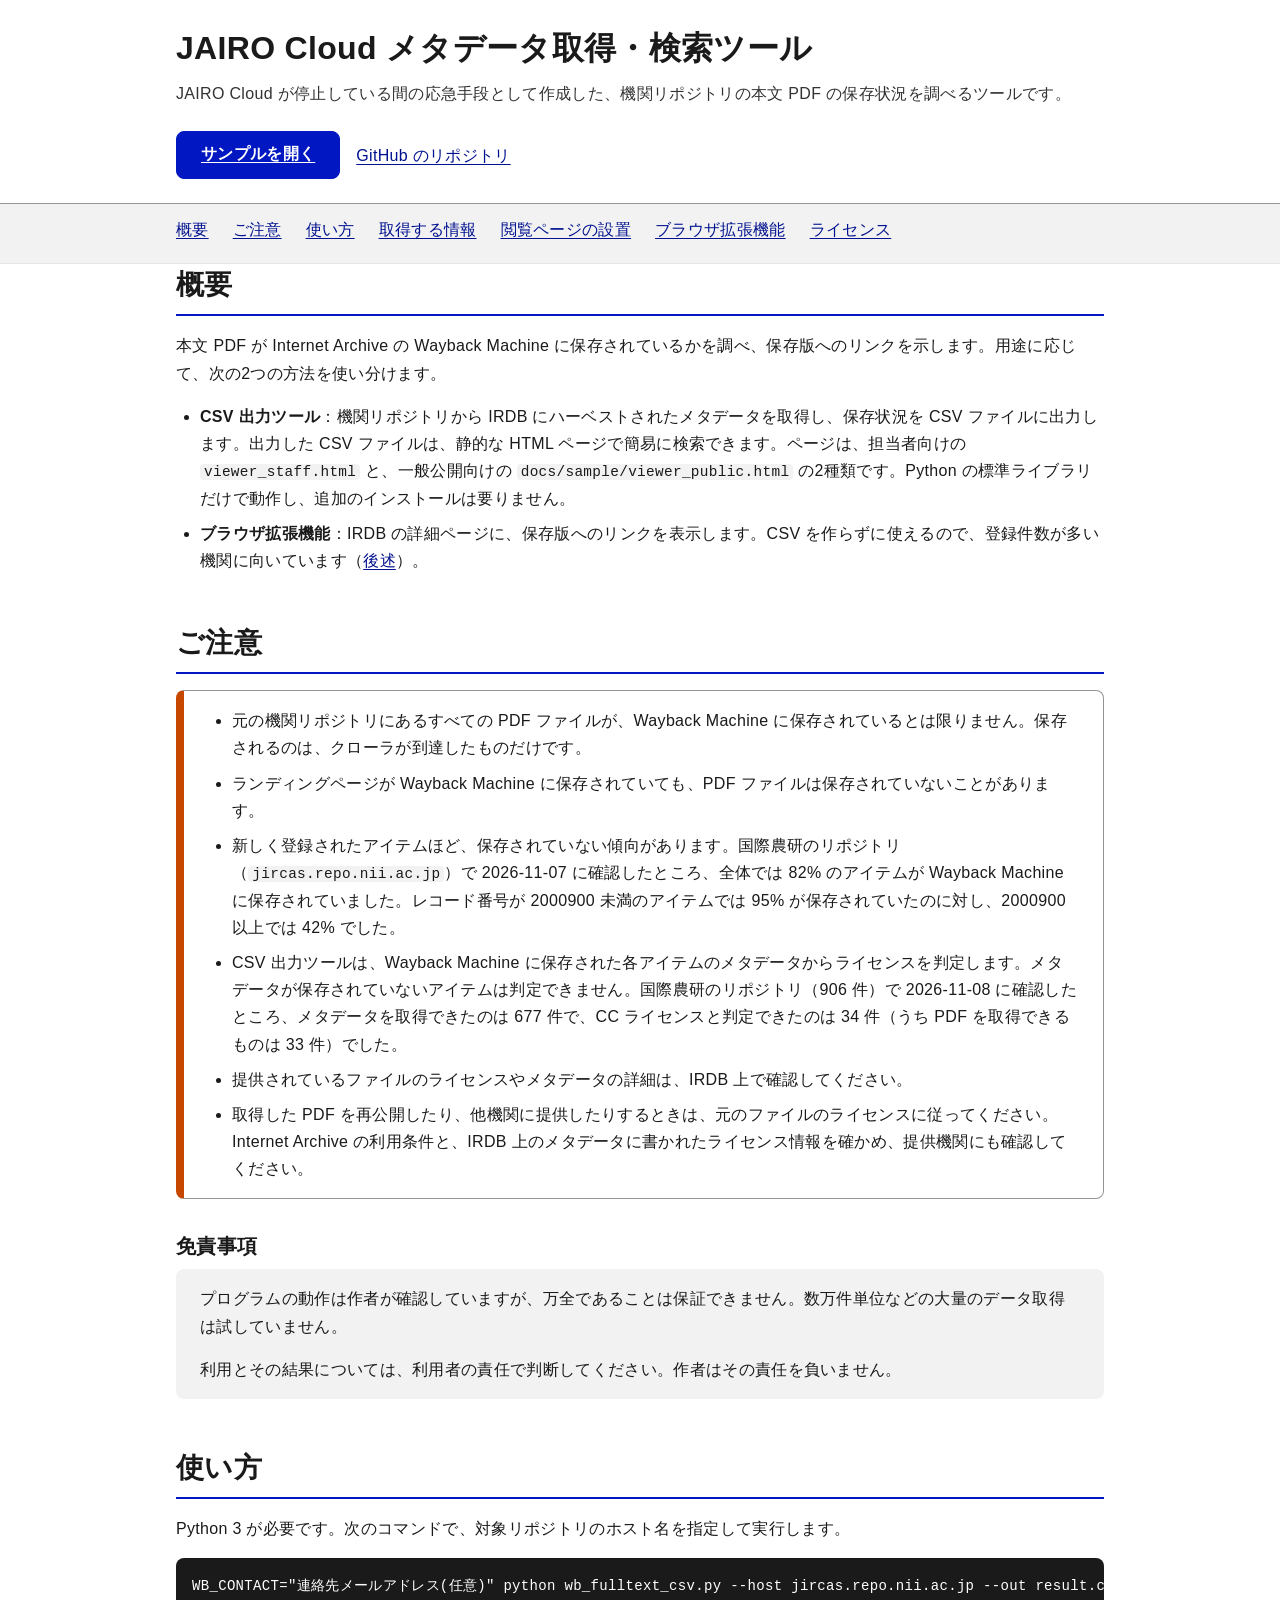
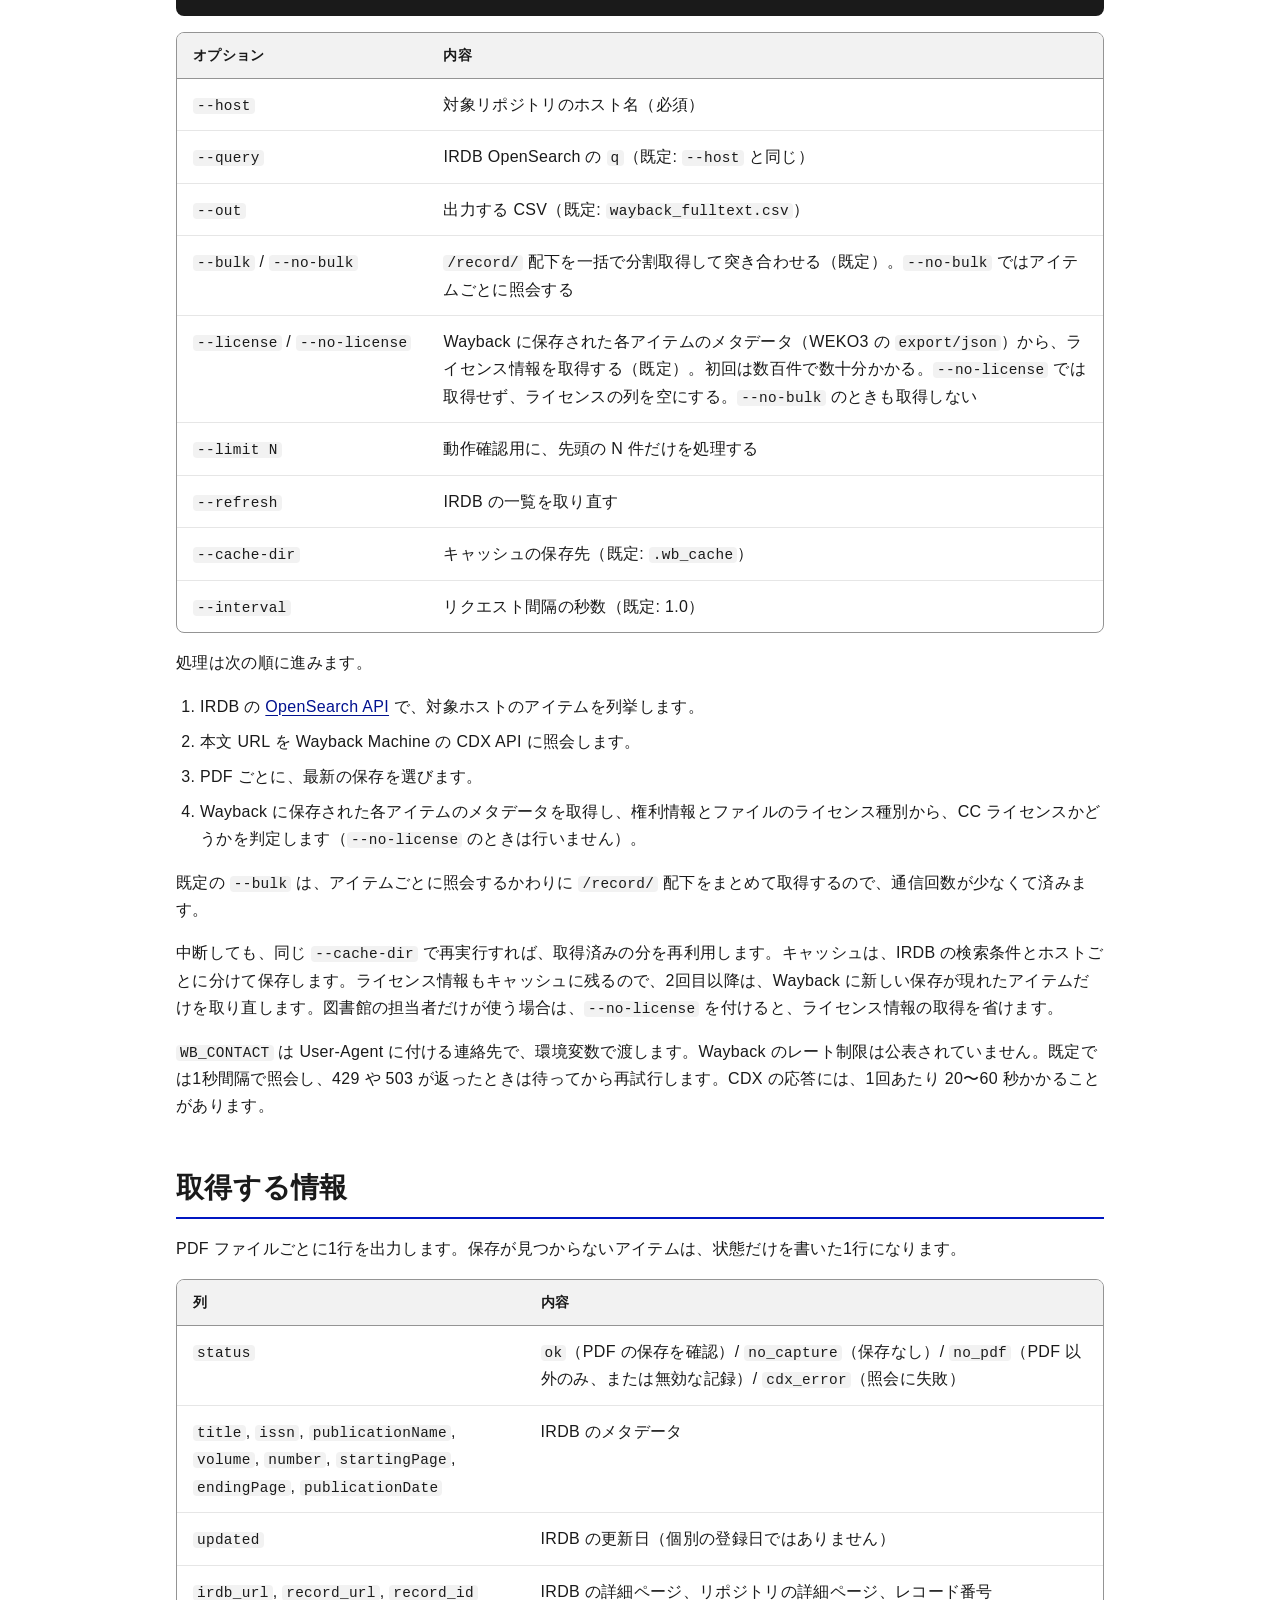
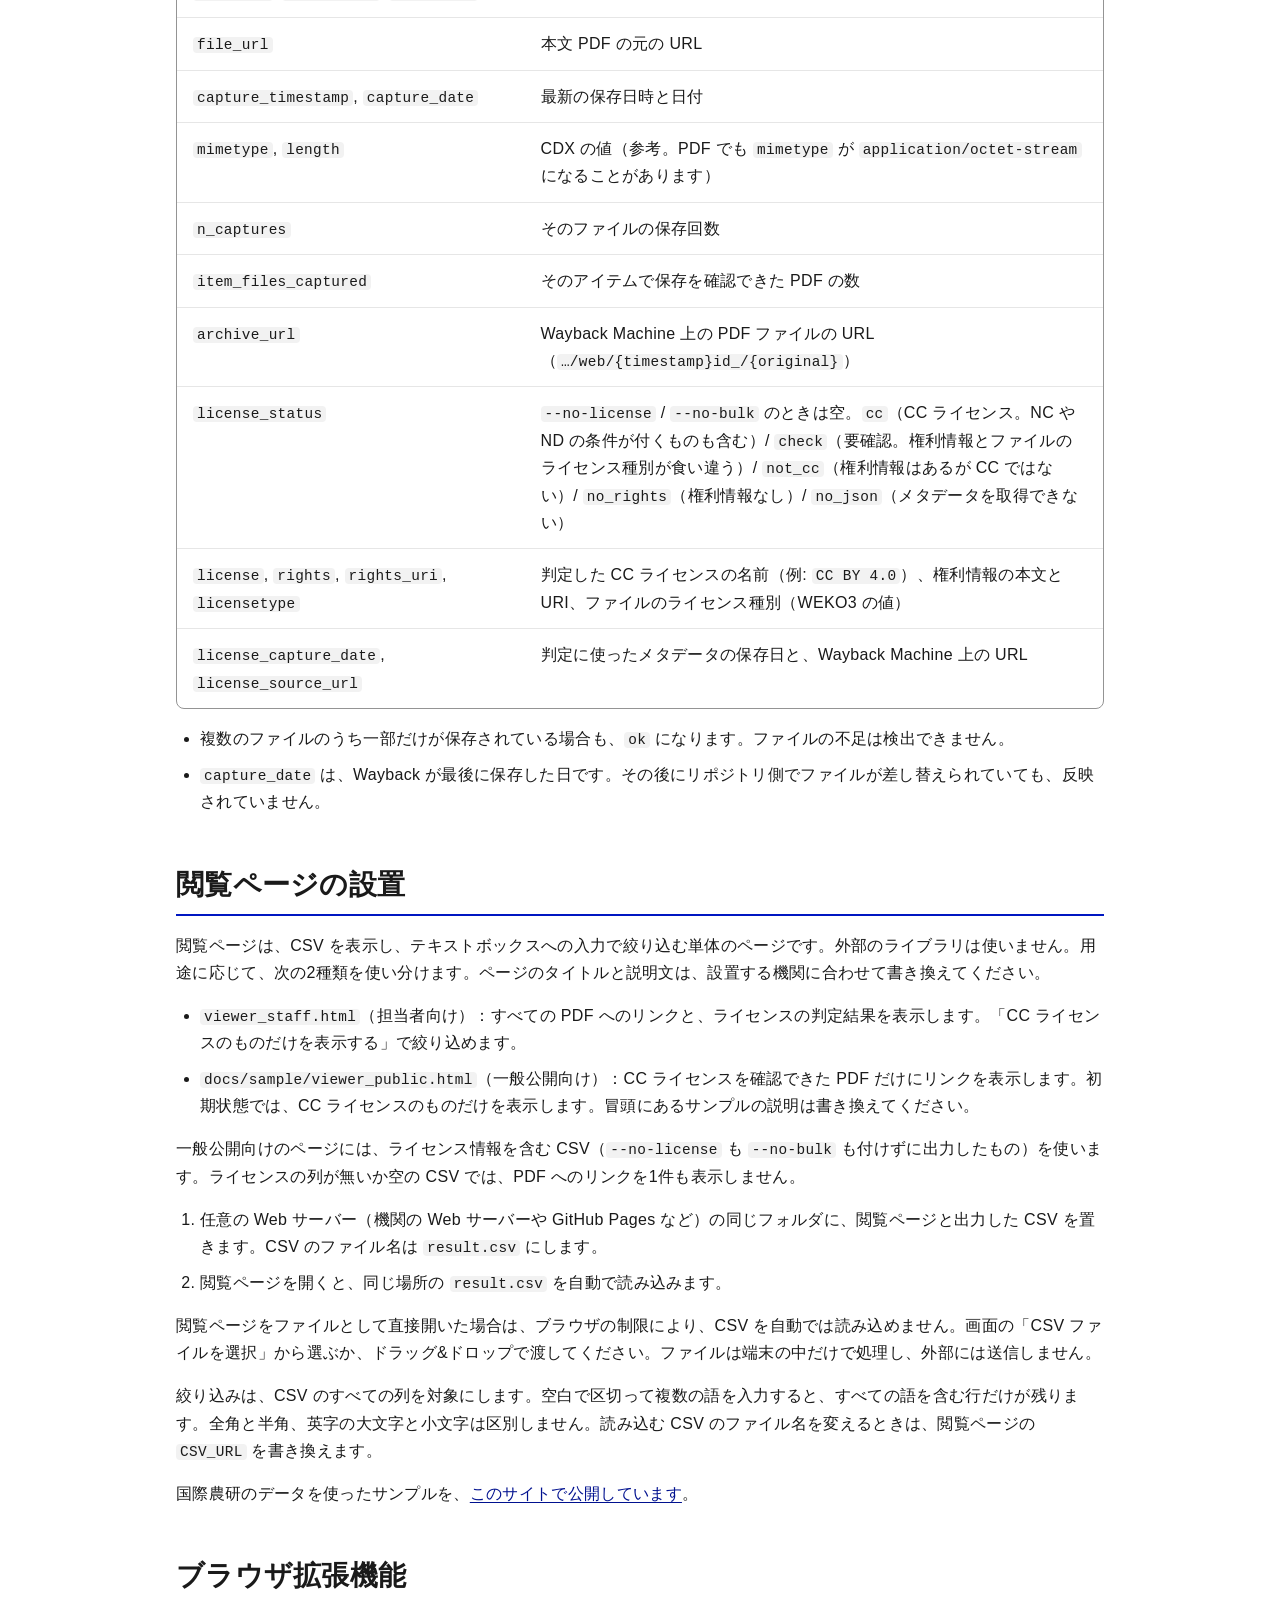
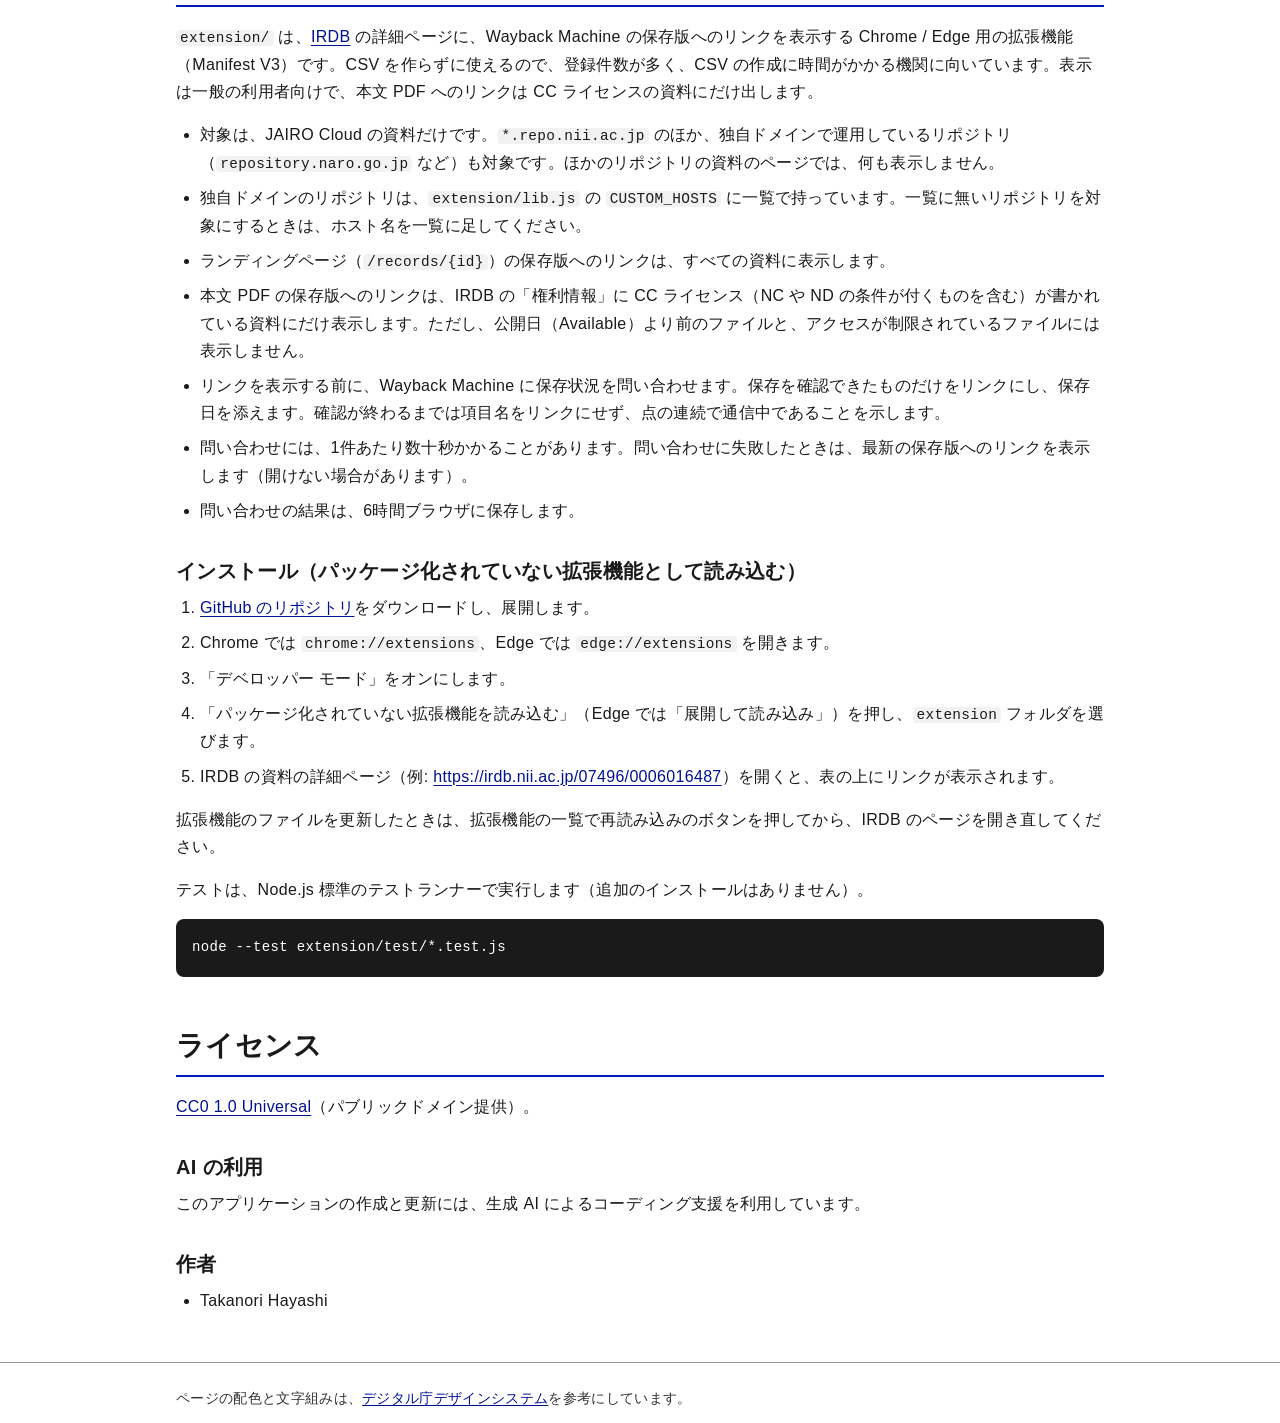
==== docs/index.html @ 0708ee99 "IRDB の詳細ページに Wayback Machine の保存版へのリンクを表示する拡張機能を追加 - Chrome / Edge 向けの拡張機能（MV3）を extension/ に追加（App " ====
<!DOCTYPE html>
<html lang="ja">
<head>
<meta charset="utf-8">
<meta name="viewport" content="width=device-width, initial-scale=1">
<title>JAIRO Cloud メタデータ取得・検索ツール</title>
<meta name="description" content="機関リポジトリの本文 PDF が Wayback Machine に保存されているかを調べ、CSV に出力するツールと、その CSV を検索する静的ページ、IRDB の詳細ページに保存版へのリンクを表示するブラウザ拡張機能です。">
<style>
/* デザイントークンは @digital-go-jp/design-tokens 2.1.0 の値 */
:root {
  --blue-50: #e8f1fe;
  --blue-900: #0017c1;
  --blue-1000: #00118f;
  --purple-900: #5109ad;
  --gray-50: #f2f2f2;
  --gray-100: #e6e6e6;
  --gray-420: #949494;
  --gray-536: #767676;
  --gray-800: #333333;
  --gray-900: #1a1a1a;
  --orange-800: #c74700;
  --yellow-300: #ffd43d;
  --white: #fff;
  --black: #000;
}

* { box-sizing: border-box; }

html { scroll-behavior: smooth; scroll-padding-top: 16px; }

body {
  margin: 0;
  background: var(--white);
  color: var(--gray-900);
  font-family: "Noto Sans JP", "Hiragino Sans", "Yu Gothic UI", "Meiryo", sans-serif;
  font-size: 16px;
  line-height: 1.7;
  letter-spacing: 0.02em;
}

a { color: var(--blue-1000); text-underline-offset: 0.17em; text-decoration-thickness: 1px; }
a:visited { color: var(--purple-900); }
a:hover { color: var(--blue-900); text-decoration-thickness: 3px; }

/* フォーカスは黄色と黒の二重表示（DADS の方針） */
:focus-visible {
  outline: 4px solid var(--yellow-300);
  outline-offset: 2px;
  box-shadow: 0 0 0 2px var(--black);
  border-radius: 4px;
}

.container { max-width: 960px; margin: 0 auto; padding: 0 16px; }

.skip-link {
  position: absolute;
  left: 16px;
  top: -80px;
  padding: 8px 16px;
  background: var(--white);
  z-index: 10;
}
.skip-link:focus { top: 8px; }

header.site { border-bottom: 1px solid var(--gray-420); padding: 24px 0; }
header.site h1 {
  margin: 0;
  font-size: 32px;
  line-height: 1.5;
  letter-spacing: 0.01em;
}
header.site p { margin: 8px 0 0; color: var(--gray-800); }

nav.toc { background: var(--gray-50); border-bottom: 1px solid var(--gray-100); }
nav.toc ul {
  display: flex;
  flex-wrap: wrap;
  gap: 4px 24px;
  margin: 0;
  padding: 8px 0;
  list-style: none;
}
nav.toc a { display: inline-block; padding: 4px 0; }

main { padding: 32px 0 48px; }

section { margin-bottom: 48px; }
h2 {
  margin: 0 0 16px;
  padding-bottom: 8px;
  font-size: 28px;
  line-height: 1.5;
  letter-spacing: 0.01em;
  border-bottom: 2px solid var(--blue-900);
}
h3 { margin: 32px 0 8px; font-size: 20px; line-height: 1.5; }
p { margin: 0 0 16px; }
ul, ol { margin: 0 0 16px; padding-left: 1.5em; }
li { margin-bottom: 8px; }

/* 主な導線（サンプルを開くボタン） */
.button {
  display: inline-block;
  min-height: 48px;
  padding: 8px 24px;
  font-weight: 700;
  line-height: 1.7;
  color: var(--white);
  background: var(--blue-900);
  border: 1px solid var(--blue-900);
  border-radius: 8px;
  text-decoration: underline;
  text-underline-offset: 0.17em;
}
.button:visited { color: var(--white); }
.button:hover { color: var(--white); background: var(--blue-1000); border-color: var(--blue-1000); text-decoration-thickness: 3px; }
.actions { display: flex; flex-wrap: wrap; gap: 16px; align-items: center; margin-top: 24px; }

/* 注意事項 */
.notice {
  margin: 0 0 16px;
  padding: 16px 24px;
  border: 1px solid var(--gray-420);
  border-left: 8px solid var(--orange-800);
  border-radius: 8px;
  background: var(--white);
}
.notice ul { margin: 0; }
.notice li:last-child { margin-bottom: 0; }

.disclaimer { padding: 16px 24px; background: var(--gray-50); border-radius: 8px; }
.disclaimer p:last-child { margin-bottom: 0; }

code {
  padding: 0 4px;
  font-family: "Noto Sans Mono", ui-monospace, "Cascadia Mono", Consolas, monospace;
  font-size: 0.9em;
  background: var(--gray-50);
  border-radius: 4px;
  word-break: break-word;
}
pre {
  margin: 0 0 16px;
  padding: 16px;
  overflow-x: auto;
  background: var(--gray-900);
  color: var(--white);
  border-radius: 8px;
  line-height: 1.6;
}
pre code { padding: 0; background: none; color: inherit; font-size: 14px; word-break: normal; }
pre:focus-visible { outline-offset: 2px; }

.table-wrap { overflow-x: auto; margin-bottom: 16px; border: 1px solid var(--gray-420); border-radius: 8px; }
table { width: 100%; min-width: 560px; border-collapse: collapse; }
th, td { padding: 12px 16px; text-align: left; vertical-align: top; border-bottom: 1px solid var(--gray-100); }
thead th { background: var(--gray-50); border-bottom: 1px solid var(--gray-420); font-size: 14px; line-height: 1.5; white-space: nowrap; }
tbody tr:last-child td { border-bottom: 0; }
td:first-child { white-space: nowrap; }
td.wrap-first:first-child { white-space: normal; }

footer { border-top: 1px solid var(--gray-420); padding: 24px 0; font-size: 14px; color: var(--gray-800); }
footer p { margin: 0 0 4px; }

@media (max-width: 640px) {
  header.site h1 { font-size: 24px; }
  h2 { font-size: 24px; }
}
</style>
</head>
<body>

<a class="skip-link" href="#main">本文へ移動</a>

<header class="site">
  <div class="container">
    <h1>JAIRO Cloud メタデータ取得・検索ツール</h1>
    <p>JAIRO Cloud が停止している間の応急手段として作成した、機関リポジトリの本文 PDF の保存状況を調べるツールです。</p>
    <div class="actions">
      <a class="button" href="sample/viewer_public.html">サンプルを開く</a>
      <a href="https://github.com/tzhaya/jc-fallback">GitHub のリポジトリ</a>
    </div>
  </div>
</header>

<nav class="toc" aria-label="ページ内の目次">
  <div class="container">
    <ul>
      <li><a href="#about">概要</a></li>
      <li><a href="#notes">ご注意</a></li>
      <li><a href="#usage">使い方</a></li>
      <li><a href="#columns">取得する情報</a></li>
      <li><a href="#viewer">閲覧ページの設置</a></li>
      <li><a href="#extension">ブラウザ拡張機能</a></li>
      <li><a href="#license">ライセンス</a></li>
    </ul>
  </div>
</nav>

<main id="main" class="container">

  <section id="about">
    <h2>概要</h2>
    <p>本文 PDF が Internet Archive の Wayback Machine に保存されているかを調べ、保存版へのリンクを示します。用途に応じて、次の2つの方法を使い分けます。</p>
    <ul>
      <li><strong>CSV 出力ツール</strong>：機関リポジトリから IRDB にハーベストされたメタデータを取得し、保存状況を CSV ファイルに出力します。出力した CSV ファイルは、静的な HTML ページで簡易に検索できます。ページは、担当者向けの <code>viewer_staff.html</code> と、一般公開向けの <code>docs/sample/viewer_public.html</code> の2種類です。Python の標準ライブラリだけで動作し、追加のインストールは要りません。</li>
      <li><strong>ブラウザ拡張機能</strong>：IRDB の詳細ページに、保存版へのリンクを表示します。CSV を作らずに使えるので、登録件数が多い機関に向いています（<a href="#extension">後述</a>）。</li>
    </ul>
  </section>

  <section id="notes">
    <h2>ご注意</h2>
    <div class="notice">
      <ul>
        <li>元の機関リポジトリにあるすべての PDF ファイルが、Wayback Machine に保存されているとは限りません。保存されるのは、クローラが到達したものだけです。</li>
        <li>ランディングページが Wayback Machine に保存されていても、PDF ファイルは保存されていないことがあります。</li>
        <li>新しく登録されたアイテムほど、保存されていない傾向があります。国際農研のリポジトリ（<code>jircas.repo.nii.ac.jp</code>）で 2026-11-07 に確認したところ、全体では 82% のアイテムが Wayback Machine に保存されていました。レコード番号が 2000900 未満のアイテムでは 95% が保存されていたのに対し、2000900 以上では 42% でした。</li>
        <li>CSV 出力ツールは、Wayback Machine に保存された各アイテムのメタデータからライセンスを判定します。メタデータが保存されていないアイテムは判定できません。国際農研のリポジトリ（906 件）で 2026-11-08 に確認したところ、メタデータを取得できたのは 677 件で、CC ライセンスと判定できたのは 34 件（うち PDF を取得できるものは 33 件）でした。</li>
        <li>提供されているファイルのライセンスやメタデータの詳細は、IRDB 上で確認してください。</li>
        <li>取得した PDF を再公開したり、他機関に提供したりするときは、元のファイルのライセンスに従ってください。Internet Archive の利用条件と、IRDB 上のメタデータに書かれたライセンス情報を確かめ、提供機関にも確認してください。</li>
      </ul>
    </div>

    <h3>免責事項</h3>
    <div class="disclaimer">
      <p>プログラムの動作は作者が確認していますが、万全であることは保証できません。数万件単位などの大量のデータ取得は試していません。</p>
      <p>利用とその結果については、利用者の責任で判断してください。作者はその責任を負いません。</p>
    </div>
  </section>

  <section id="usage">
    <h2>使い方</h2>
    <p>Python 3 が必要です。次のコマンドで、対象リポジトリのホスト名を指定して実行します。</p>
    <pre tabindex="0"><code>WB_CONTACT="連絡先メールアドレス(任意)" python wb_fulltext_csv.py --host jircas.repo.nii.ac.jp --out result.csv</code></pre>

    <div class="table-wrap">
      <table>
        <thead><tr><th scope="col">オプション</th><th scope="col">内容</th></tr></thead>
        <tbody>
          <tr><td><code>--host</code></td><td>対象リポジトリのホスト名（必須）</td></tr>
          <tr><td><code>--query</code></td><td>IRDB OpenSearch の <code>q</code>（既定: <code>--host</code> と同じ）</td></tr>
          <tr><td><code>--out</code></td><td>出力する CSV（既定: <code>wayback_fulltext.csv</code>）</td></tr>
          <tr><td><code>--bulk</code> / <code>--no-bulk</code></td><td><code>/record/</code> 配下を一括で分割取得して突き合わせる（既定）。<code>--no-bulk</code> ではアイテムごとに照会する</td></tr>
          <tr><td><code>--license</code> / <code>--no-license</code></td><td>Wayback に保存された各アイテムのメタデータ（WEKO3 の <code>export/json</code>）から、ライセンス情報を取得する（既定）。初回は数百件で数十分かかる。<code>--no-license</code> では取得せず、ライセンスの列を空にする。<code>--no-bulk</code> のときも取得しない</td></tr>
          <tr><td><code>--limit N</code></td><td>動作確認用に、先頭の N 件だけを処理する</td></tr>
          <tr><td><code>--refresh</code></td><td>IRDB の一覧を取り直す</td></tr>
          <tr><td><code>--cache-dir</code></td><td>キャッシュの保存先（既定: <code>.wb_cache</code>）</td></tr>
          <tr><td><code>--interval</code></td><td>リクエスト間隔の秒数（既定: 1.0）</td></tr>
        </tbody>
      </table>
    </div>

    <p>処理は次の順に進みます。</p>
    <ol>
      <li>IRDB の <a href="https://support.irdb.nii.ac.jp/ja/about/manual/opensearch">OpenSearch API</a> で、対象ホストのアイテムを列挙します。</li>
      <li>本文 URL を Wayback Machine の CDX API に照会します。</li>
      <li>PDF ごとに、最新の保存を選びます。</li>
      <li>Wayback に保存された各アイテムのメタデータを取得し、権利情報とファイルのライセンス種別から、CC ライセンスかどうかを判定します（<code>--no-license</code> のときは行いません）。</li>
    </ol>
    <p>既定の <code>--bulk</code> は、アイテムごとに照会するかわりに <code>/record/</code> 配下をまとめて取得するので、通信回数が少なくて済みます。</p>
    <p>中断しても、同じ <code>--cache-dir</code> で再実行すれば、取得済みの分を再利用します。キャッシュは、IRDB の検索条件とホストごとに分けて保存します。ライセンス情報もキャッシュに残るので、2回目以降は、Wayback に新しい保存が現れたアイテムだけを取り直します。図書館の担当者だけが使う場合は、<code>--no-license</code> を付けると、ライセンス情報の取得を省けます。</p>
    <p><code>WB_CONTACT</code> は User-Agent に付ける連絡先で、環境変数で渡します。Wayback のレート制限は公表されていません。既定では1秒間隔で照会し、429 や 503 が返ったときは待ってから再試行します。CDX の応答には、1回あたり 20〜60 秒かかることがあります。</p>
  </section>

  <section id="columns">
    <h2>取得する情報</h2>
    <p>PDF ファイルごとに1行を出力します。保存が見つからないアイテムは、状態だけを書いた1行になります。</p>
    <div class="table-wrap">
      <table>
        <thead><tr><th scope="col">列</th><th scope="col">内容</th></tr></thead>
        <tbody>
          <tr><td class="wrap-first"><code>status</code></td><td><code>ok</code>（PDF の保存を確認）/ <code>no_capture</code>（保存なし）/ <code>no_pdf</code>（PDF 以外のみ、または無効な記録）/ <code>cdx_error</code>（照会に失敗）</td></tr>
          <tr><td class="wrap-first"><code>title</code>, <code>issn</code>, <code>publicationName</code>, <code>volume</code>, <code>number</code>, <code>startingPage</code>, <code>endingPage</code>, <code>publicationDate</code></td><td>IRDB のメタデータ</td></tr>
          <tr><td><code>updated</code></td><td>IRDB の更新日（個別の登録日ではありません）</td></tr>
          <tr><td class="wrap-first"><code>irdb_url</code>, <code>record_url</code>, <code>record_id</code></td><td>IRDB の詳細ページ、リポジトリの詳細ページ、レコード番号</td></tr>
          <tr><td><code>file_url</code></td><td>本文 PDF の元の URL</td></tr>
          <tr><td class="wrap-first"><code>capture_timestamp</code>, <code>capture_date</code></td><td>最新の保存日時と日付</td></tr>
          <tr><td class="wrap-first"><code>mimetype</code>, <code>length</code></td><td>CDX の値（参考。PDF でも <code>mimetype</code> が <code>application/octet-stream</code> になることがあります）</td></tr>
          <tr><td><code>n_captures</code></td><td>そのファイルの保存回数</td></tr>
          <tr><td><code>item_files_captured</code></td><td>そのアイテムで保存を確認できた PDF の数</td></tr>
          <tr><td><code>archive_url</code></td><td>Wayback Machine 上の PDF ファイルの URL（<code>…/web/{timestamp}id_/{original}</code>）</td></tr>
          <tr><td><code>license_status</code></td><td><code>--no-license</code> / <code>--no-bulk</code> のときは空。<code>cc</code>（CC ライセンス。NC や ND の条件が付くものも含む）/ <code>check</code>（要確認。権利情報とファイルのライセンス種別が食い違う）/ <code>not_cc</code>（権利情報はあるが CC ではない）/ <code>no_rights</code>（権利情報なし）/ <code>no_json</code>（メタデータを取得できない）</td></tr>
          <tr><td class="wrap-first"><code>license</code>, <code>rights</code>, <code>rights_uri</code>, <code>licensetype</code></td><td>判定した CC ライセンスの名前（例: <code>CC BY 4.0</code>）、権利情報の本文と URI、ファイルのライセンス種別（WEKO3 の値）</td></tr>
          <tr><td class="wrap-first"><code>license_capture_date</code>, <code>license_source_url</code></td><td>判定に使ったメタデータの保存日と、Wayback Machine 上の URL</td></tr>
        </tbody>
      </table>
    </div>
    <ul>
      <li>複数のファイルのうち一部だけが保存されている場合も、<code>ok</code> になります。ファイルの不足は検出できません。</li>
      <li><code>capture_date</code> は、Wayback が最後に保存した日です。その後にリポジトリ側でファイルが差し替えられていても、反映されていません。</li>
    </ul>
  </section>

  <section id="viewer">
    <h2>閲覧ページの設置</h2>
    <p>閲覧ページは、CSV を表示し、テキストボックスへの入力で絞り込む単体のページです。外部のライブラリは使いません。用途に応じて、次の2種類を使い分けます。ページのタイトルと説明文は、設置する機関に合わせて書き換えてください。</p>
    <ul>
      <li><code>viewer_staff.html</code>（担当者向け）：すべての PDF へのリンクと、ライセンスの判定結果を表示します。「CC ライセンスのものだけを表示する」で絞り込めます。</li>
      <li><code>docs/sample/viewer_public.html</code>（一般公開向け）：CC ライセンスを確認できた PDF だけにリンクを表示します。初期状態では、CC ライセンスのものだけを表示します。冒頭にあるサンプルの説明は書き換えてください。</li>
    </ul>
    <p>一般公開向けのページには、ライセンス情報を含む CSV（<code>--no-license</code> も <code>--no-bulk</code> も付けずに出力したもの）を使います。ライセンスの列が無いか空の CSV では、PDF へのリンクを1件も表示しません。</p>
    <ol>
      <li>任意の Web サーバー（機関の Web サーバーや GitHub Pages など）の同じフォルダに、閲覧ページと出力した CSV を置きます。CSV のファイル名は <code>result.csv</code> にします。</li>
      <li>閲覧ページを開くと、同じ場所の <code>result.csv</code> を自動で読み込みます。</li>
    </ol>
    <p>閲覧ページをファイルとして直接開いた場合は、ブラウザの制限により、CSV を自動では読み込めません。画面の「CSV ファイルを選択」から選ぶか、ドラッグ&amp;ドロップで渡してください。ファイルは端末の中だけで処理し、外部には送信しません。</p>
    <p>絞り込みは、CSV のすべての列を対象にします。空白で区切って複数の語を入力すると、すべての語を含む行だけが残ります。全角と半角、英字の大文字と小文字は区別しません。読み込む CSV のファイル名を変えるときは、閲覧ページの <code>CSV_URL</code> を書き換えます。</p>
    <p>国際農研のデータを使ったサンプルを、<a href="sample/viewer_public.html">このサイトで公開しています</a>。</p>
  </section>

  <section id="extension">
    <h2>ブラウザ拡張機能</h2>
    <p><code>extension/</code> は、<a href="https://irdb.nii.ac.jp/">IRDB</a> の詳細ページに、Wayback Machine の保存版へのリンクを表示する Chrome / Edge 用の拡張機能（Manifest V3）です。CSV を作らずに使えるので、登録件数が多く、CSV の作成に時間がかかる機関に向いています。表示は一般の利用者向けで、本文 PDF へのリンクは CC ライセンスの資料にだけ出します。</p>
    <ul>
      <li>対象は、JAIRO Cloud の資料だけです。<code>*.repo.nii.ac.jp</code> のほか、独自ドメインで運用しているリポジトリ（<code>repository.naro.go.jp</code> など）も対象です。ほかのリポジトリの資料のページでは、何も表示しません。</li>
      <li>独自ドメインのリポジトリは、<code>extension/lib.js</code> の <code>CUSTOM_HOSTS</code> に一覧で持っています。一覧に無いリポジトリを対象にするときは、ホスト名を一覧に足してください。</li>
      <li>ランディングページ（<code>/records/{id}</code>）の保存版へのリンクは、すべての資料に表示します。</li>
      <li>本文 PDF の保存版へのリンクは、IRDB の「権利情報」に CC ライセンス（NC や ND の条件が付くものを含む）が書かれている資料にだけ表示します。ただし、公開日（Available）より前のファイルと、アクセスが制限されているファイルには表示しません。</li>
      <li>リンクを表示する前に、Wayback Machine に保存状況を問い合わせます。保存を確認できたものだけをリンクにし、保存日を添えます。確認が終わるまでは項目名をリンクにせず、点の連続で通信中であることを示します。</li>
      <li>問い合わせには、1件あたり数十秒かかることがあります。問い合わせに失敗したときは、最新の保存版へのリンクを表示します（開けない場合があります）。</li>
      <li>問い合わせの結果は、6時間ブラウザに保存します。</li>
    </ul>

    <h3>インストール（パッケージ化されていない拡張機能として読み込む）</h3>
    <ol>
      <li><a href="https://github.com/tzhaya/jc-fallback">GitHub のリポジトリ</a>をダウンロードし、展開します。</li>
      <li>Chrome では <code>chrome://extensions</code>、Edge では <code>edge://extensions</code> を開きます。</li>
      <li>「デベロッパー モード」をオンにします。</li>
      <li>「パッケージ化されていない拡張機能を読み込む」（Edge では「展開して読み込み」）を押し、<code>extension</code> フォルダを選びます。</li>
      <li>IRDB の資料の詳細ページ（例: <a href="https://irdb.nii.ac.jp/07496/0006016487">https://irdb.nii.ac.jp/07496/0006016487</a>）を開くと、表の上にリンクが表示されます。</li>
    </ol>
    <p>拡張機能のファイルを更新したときは、拡張機能の一覧で再読み込みのボタンを押してから、IRDB のページを開き直してください。</p>
    <p>テストは、Node.js 標準のテストランナーで実行します（追加のインストールはありません）。</p>
    <pre tabindex="0"><code>node --test extension/test/*.test.js</code></pre>
  </section>

  <section id="license">
    <h2>ライセンス</h2>
    <p><a href="https://creativecommons.org/publicdomain/zero/1.0/deed.ja">CC0 1.0 Universal</a>（パブリックドメイン提供）。</p>

    <h3>AI の利用</h3>
    <p>このアプリケーションの作成と更新には、生成 AI によるコーディング支援を利用しています。</p>

    <h3>作者</h3>
    <ul>
      <li>Takanori Hayashi</li>
    </ul>
  </section>

</main>

<footer>
  <div class="container">
    <p>ページの配色と文字組みは、<a href="https://design.digital.go.jp/dads/">デジタル庁デザインシステム</a>を参考にしています。</p>
  </div>
</footer>

</body>
</html>
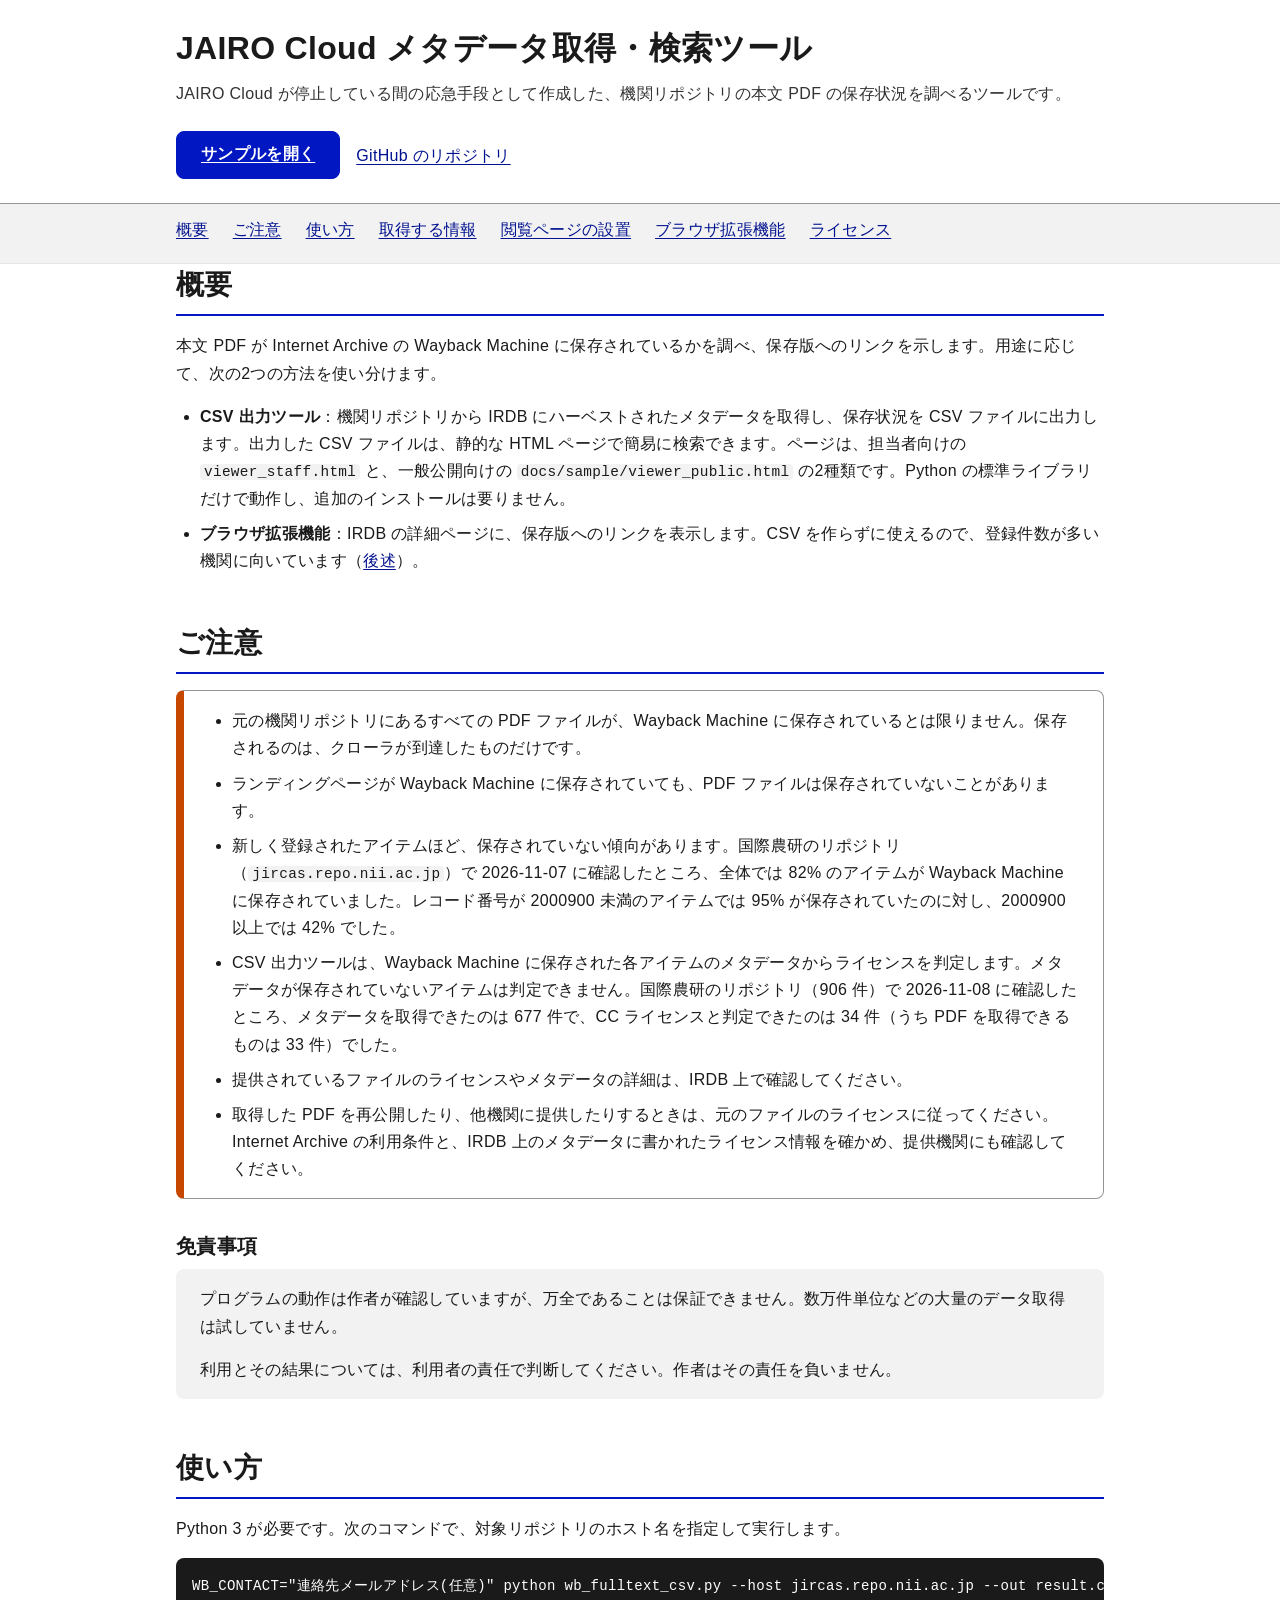
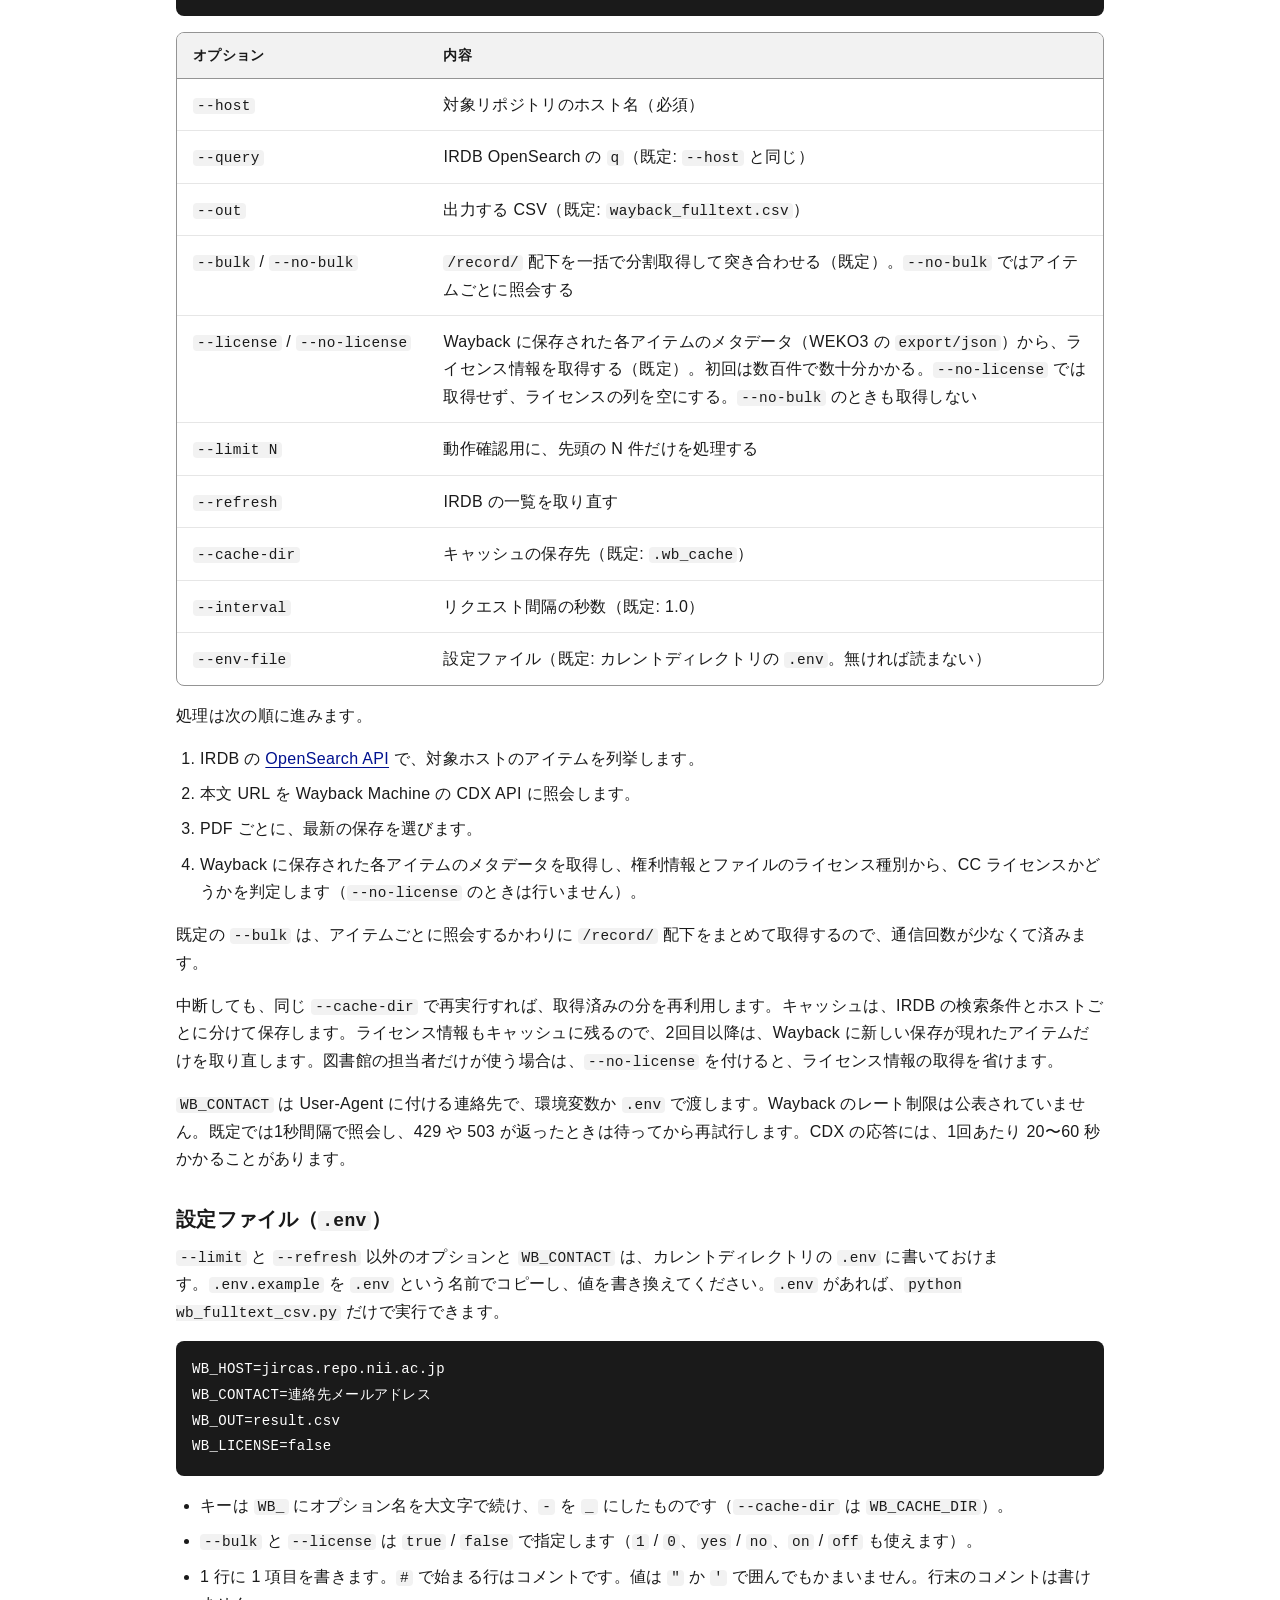
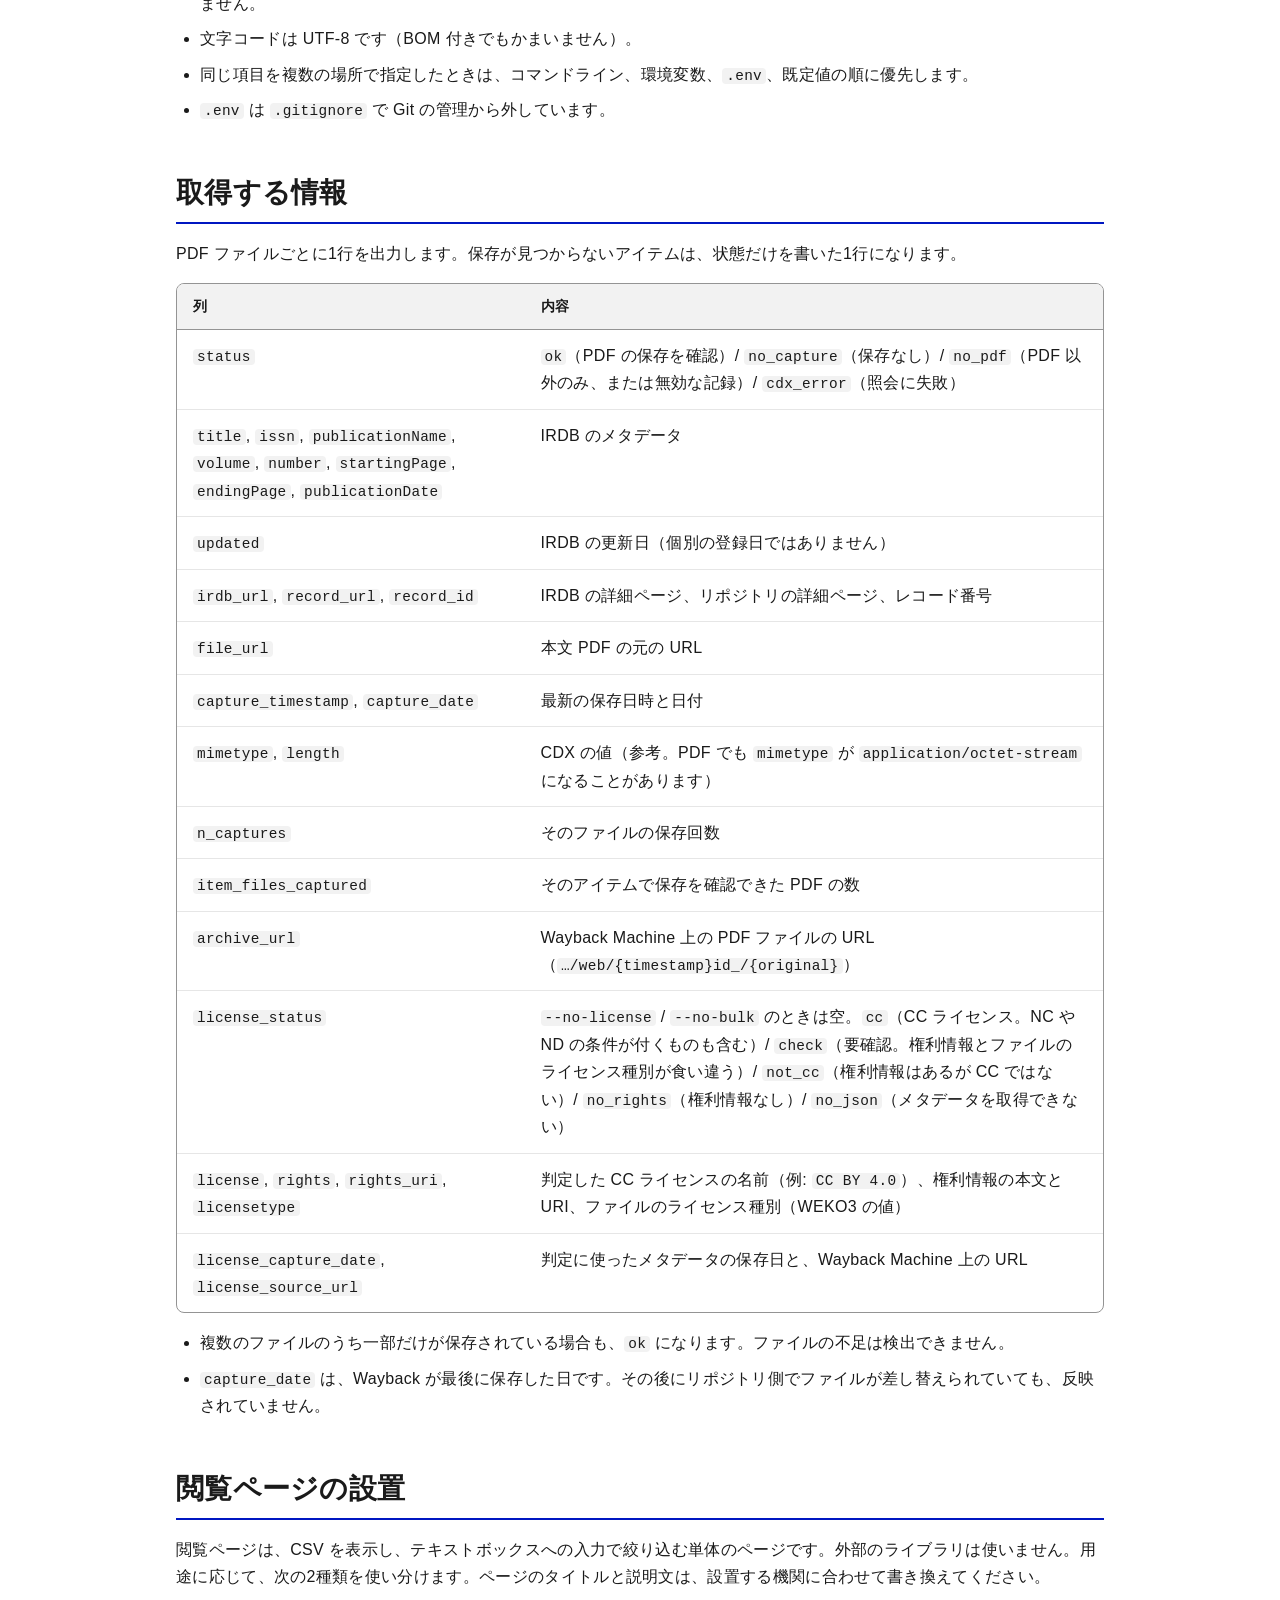
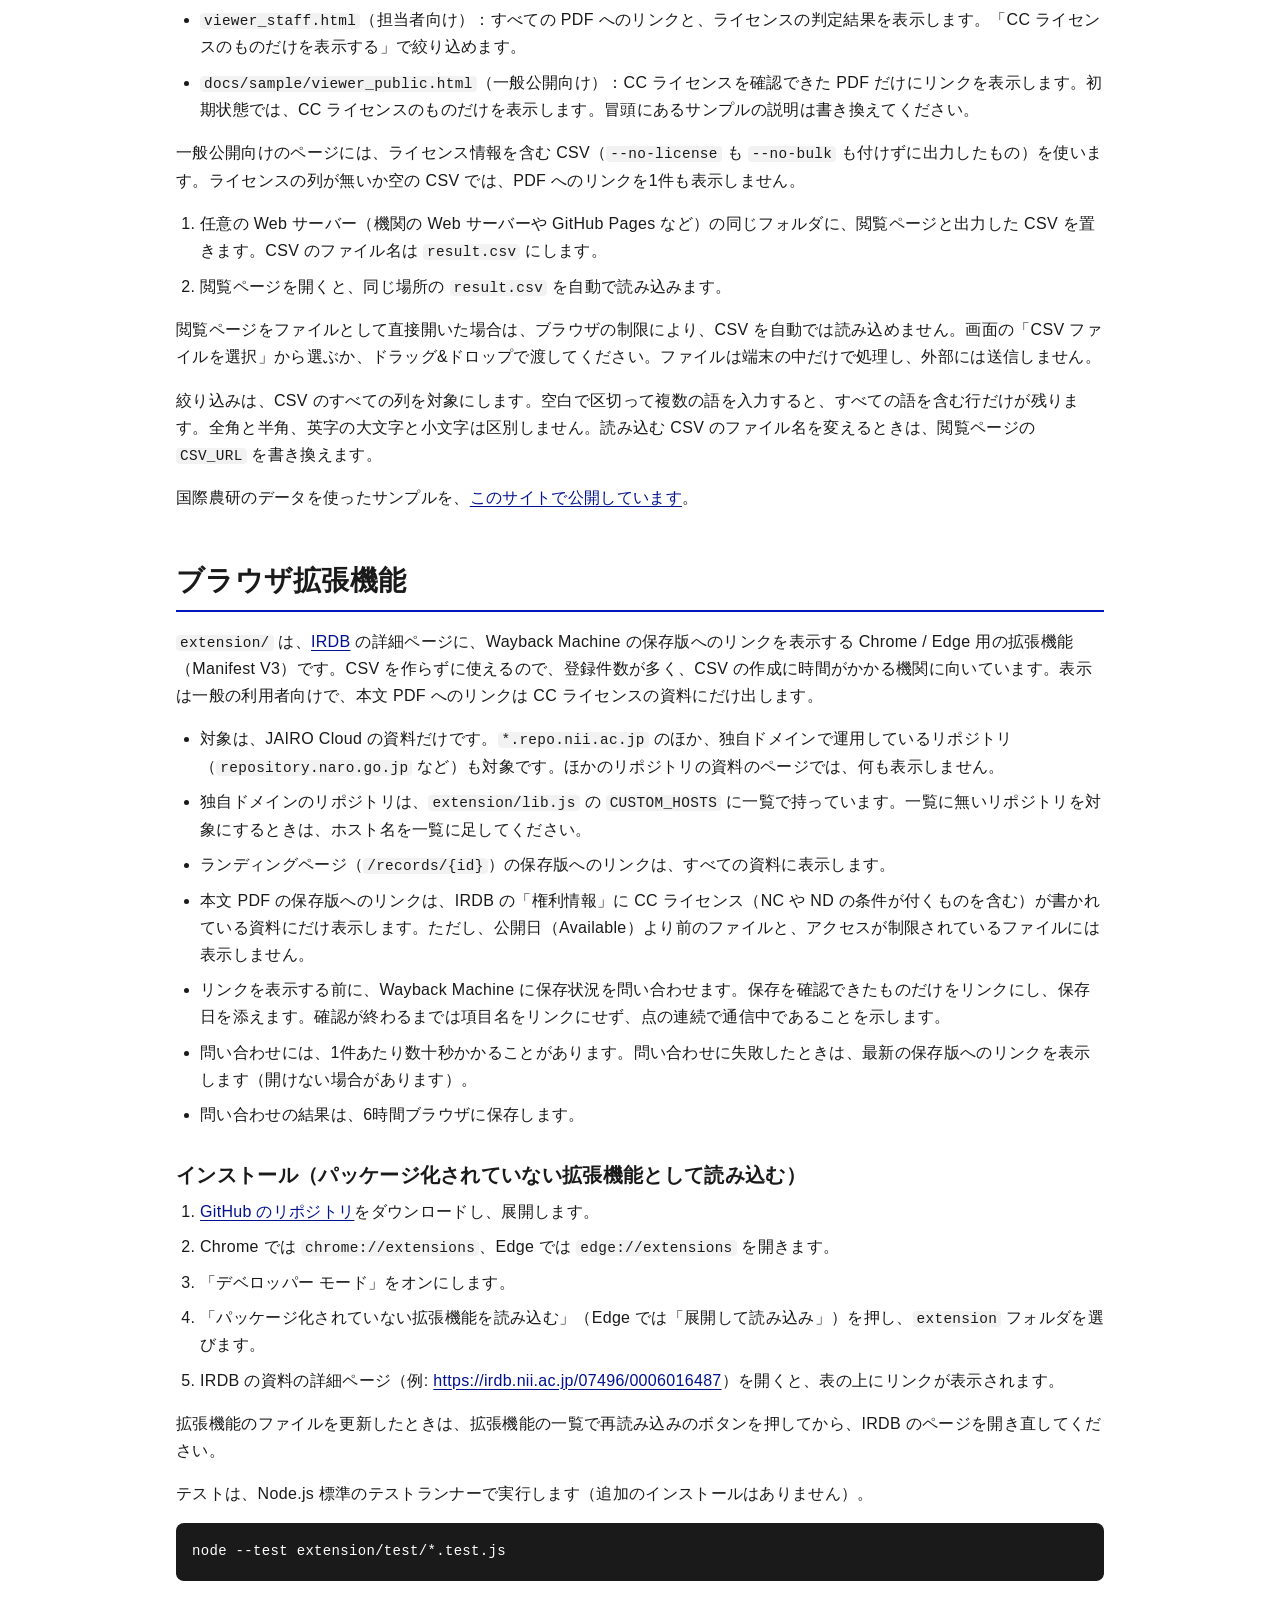
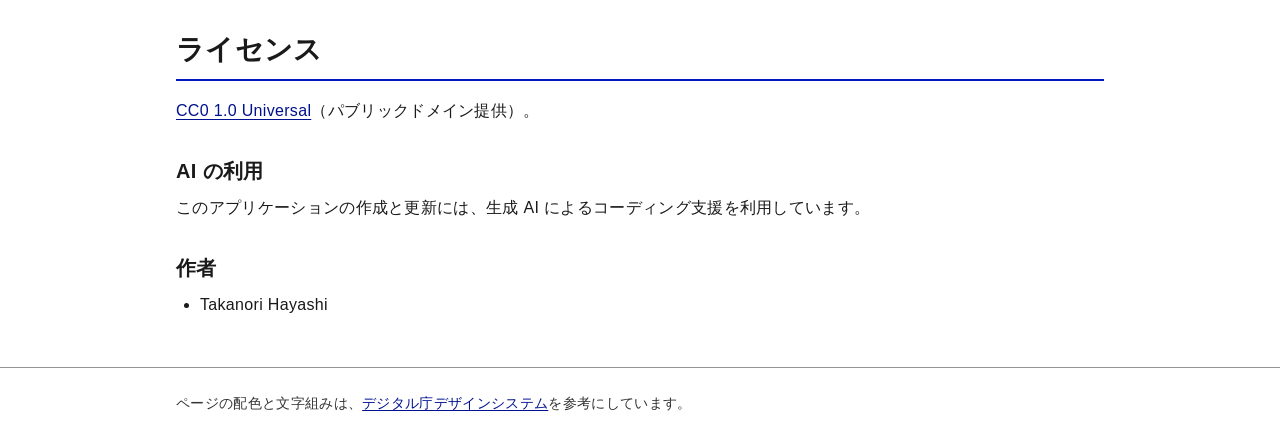
==== commit 02fe8597: "オプションを .env に書いて実行できるようにする (#3) - カレントディレクトリの .env（--env-file で変更）から WB_HOST などを読む - 優先順はコマンドライン > 環" ====
--- a/docs/index.html
+++ b/docs/index.html
@@ -246,6 +246,7 @@
           <tr><td><code>--refresh</code></td><td>IRDB の一覧を取り直す</td></tr>
           <tr><td><code>--cache-dir</code></td><td>キャッシュの保存先（既定: <code>.wb_cache</code>）</td></tr>
           <tr><td><code>--interval</code></td><td>リクエスト間隔の秒数（既定: 1.0）</td></tr>
+          <tr><td><code>--env-file</code></td><td>設定ファイル（既定: カレントディレクトリの <code>.env</code>。無ければ読まない）</td></tr>
         </tbody>
       </table>
     </div>
@@ -259,7 +260,21 @@
     </ol>
     <p>既定の <code>--bulk</code> は、アイテムごとに照会するかわりに <code>/record/</code> 配下をまとめて取得するので、通信回数が少なくて済みます。</p>
     <p>中断しても、同じ <code>--cache-dir</code> で再実行すれば、取得済みの分を再利用します。キャッシュは、IRDB の検索条件とホストごとに分けて保存します。ライセンス情報もキャッシュに残るので、2回目以降は、Wayback に新しい保存が現れたアイテムだけを取り直します。図書館の担当者だけが使う場合は、<code>--no-license</code> を付けると、ライセンス情報の取得を省けます。</p>
-    <p><code>WB_CONTACT</code> は User-Agent に付ける連絡先で、環境変数で渡します。Wayback のレート制限は公表されていません。既定では1秒間隔で照会し、429 や 503 が返ったときは待ってから再試行します。CDX の応答には、1回あたり 20〜60 秒かかることがあります。</p>
+    <p><code>WB_CONTACT</code> は User-Agent に付ける連絡先で、環境変数か <code>.env</code> で渡します。Wayback のレート制限は公表されていません。既定では1秒間隔で照会し、429 や 503 が返ったときは待ってから再試行します。CDX の応答には、1回あたり 20〜60 秒かかることがあります。</p>
+    <h3>設定ファイル（<code>.env</code>）</h3>
+    <p><code>--limit</code> と <code>--refresh</code> 以外のオプションと <code>WB_CONTACT</code> は、カレントディレクトリの <code>.env</code> に書いておけます。<code>.env.example</code> を <code>.env</code> という名前でコピーし、値を書き換えてください。<code>.env</code> があれば、<code>python wb_fulltext_csv.py</code> だけで実行できます。</p>
+    <pre tabindex="0"><code>WB_HOST=jircas.repo.nii.ac.jp
+WB_CONTACT=連絡先メールアドレス
+WB_OUT=result.csv
+WB_LICENSE=false</code></pre>
+    <ul>
+      <li>キーは <code>WB_</code> にオプション名を大文字で続け、<code>-</code> を <code>_</code> にしたものです（<code>--cache-dir</code> は <code>WB_CACHE_DIR</code>）。</li>
+      <li><code>--bulk</code> と <code>--license</code> は <code>true</code> / <code>false</code> で指定します（<code>1</code> / <code>0</code>、<code>yes</code> / <code>no</code>、<code>on</code> / <code>off</code> も使えます）。</li>
+      <li>1 行に 1 項目を書きます。<code>#</code> で始まる行はコメントです。値は <code>"</code> か <code>'</code> で囲んでもかまいません。行末のコメントは書けません。</li>
+      <li>文字コードは UTF-8 です（BOM 付きでもかまいません）。</li>
+      <li>同じ項目を複数の場所で指定したときは、コマンドライン、環境変数、<code>.env</code>、既定値の順に優先します。</li>
+      <li><code>.env</code> は <code>.gitignore</code> で Git の管理から外しています。</li>
+    </ul>
   </section>
 
   <section id="columns">
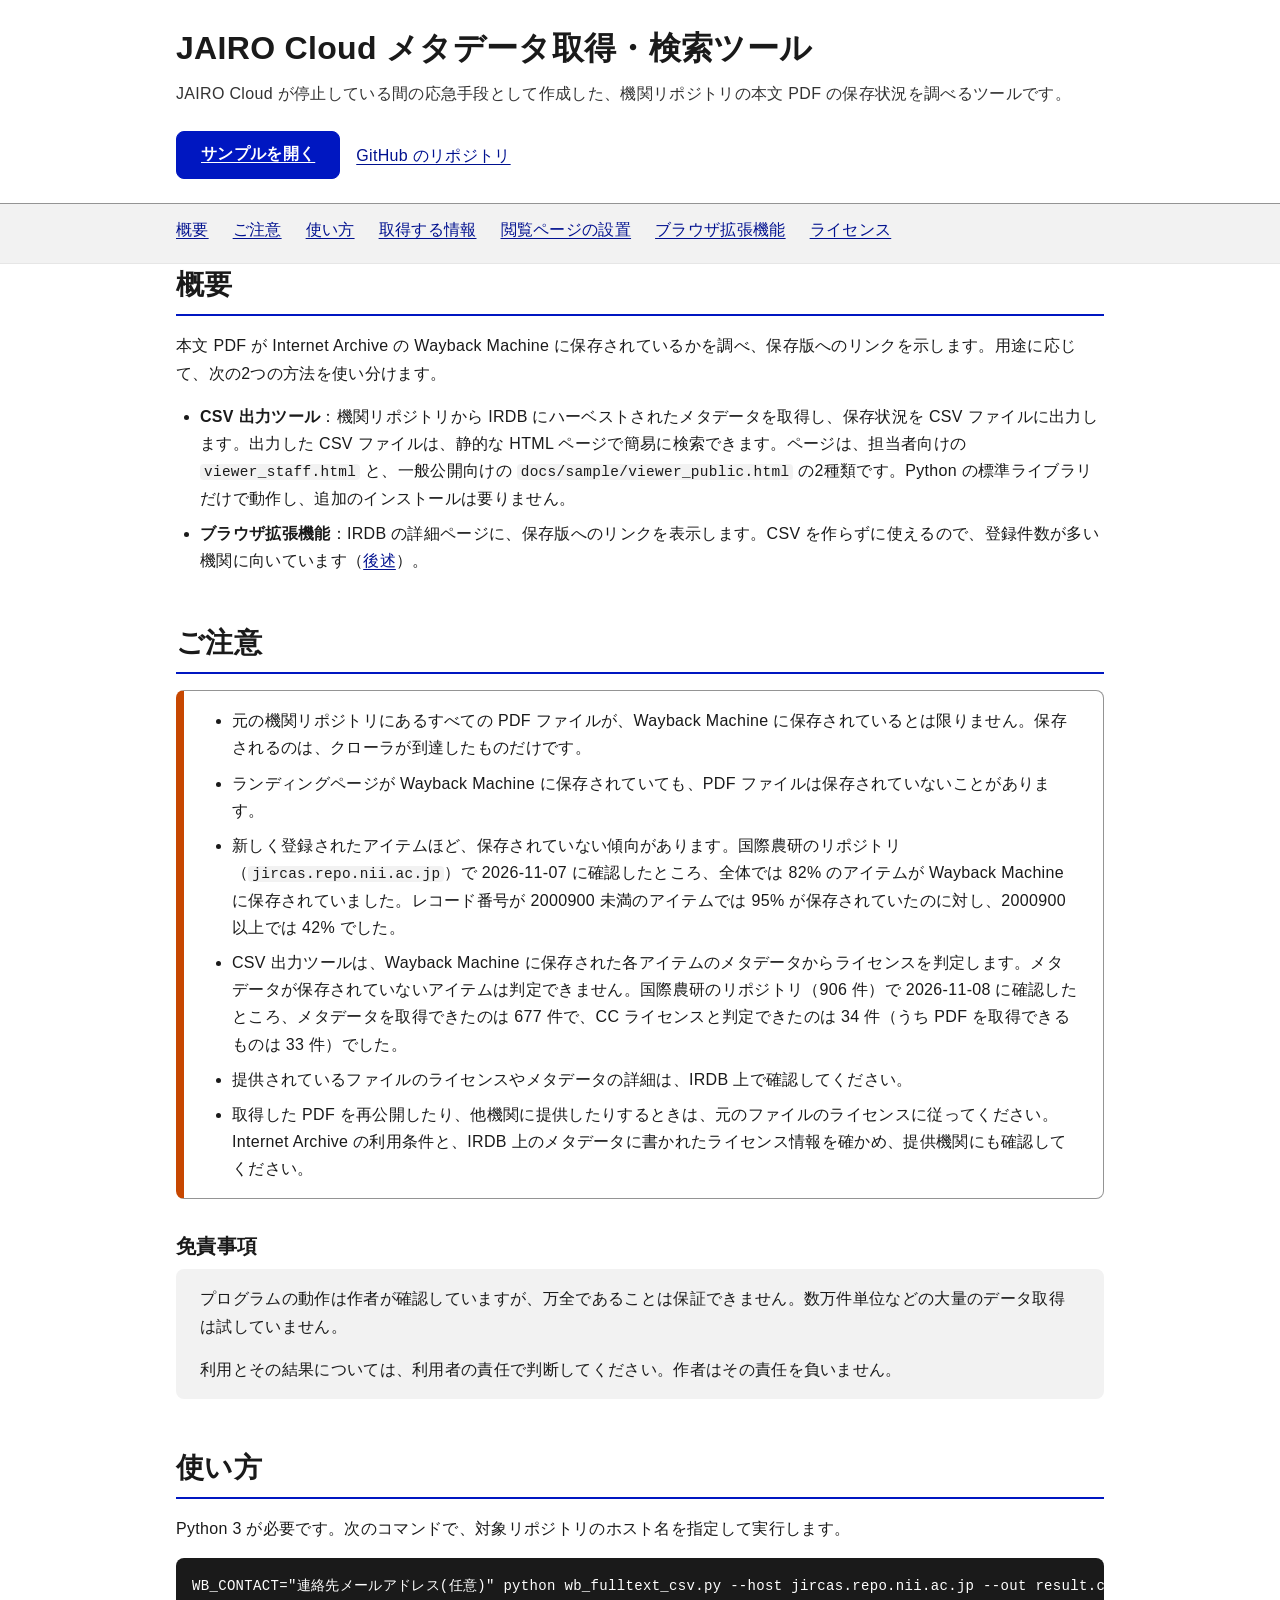
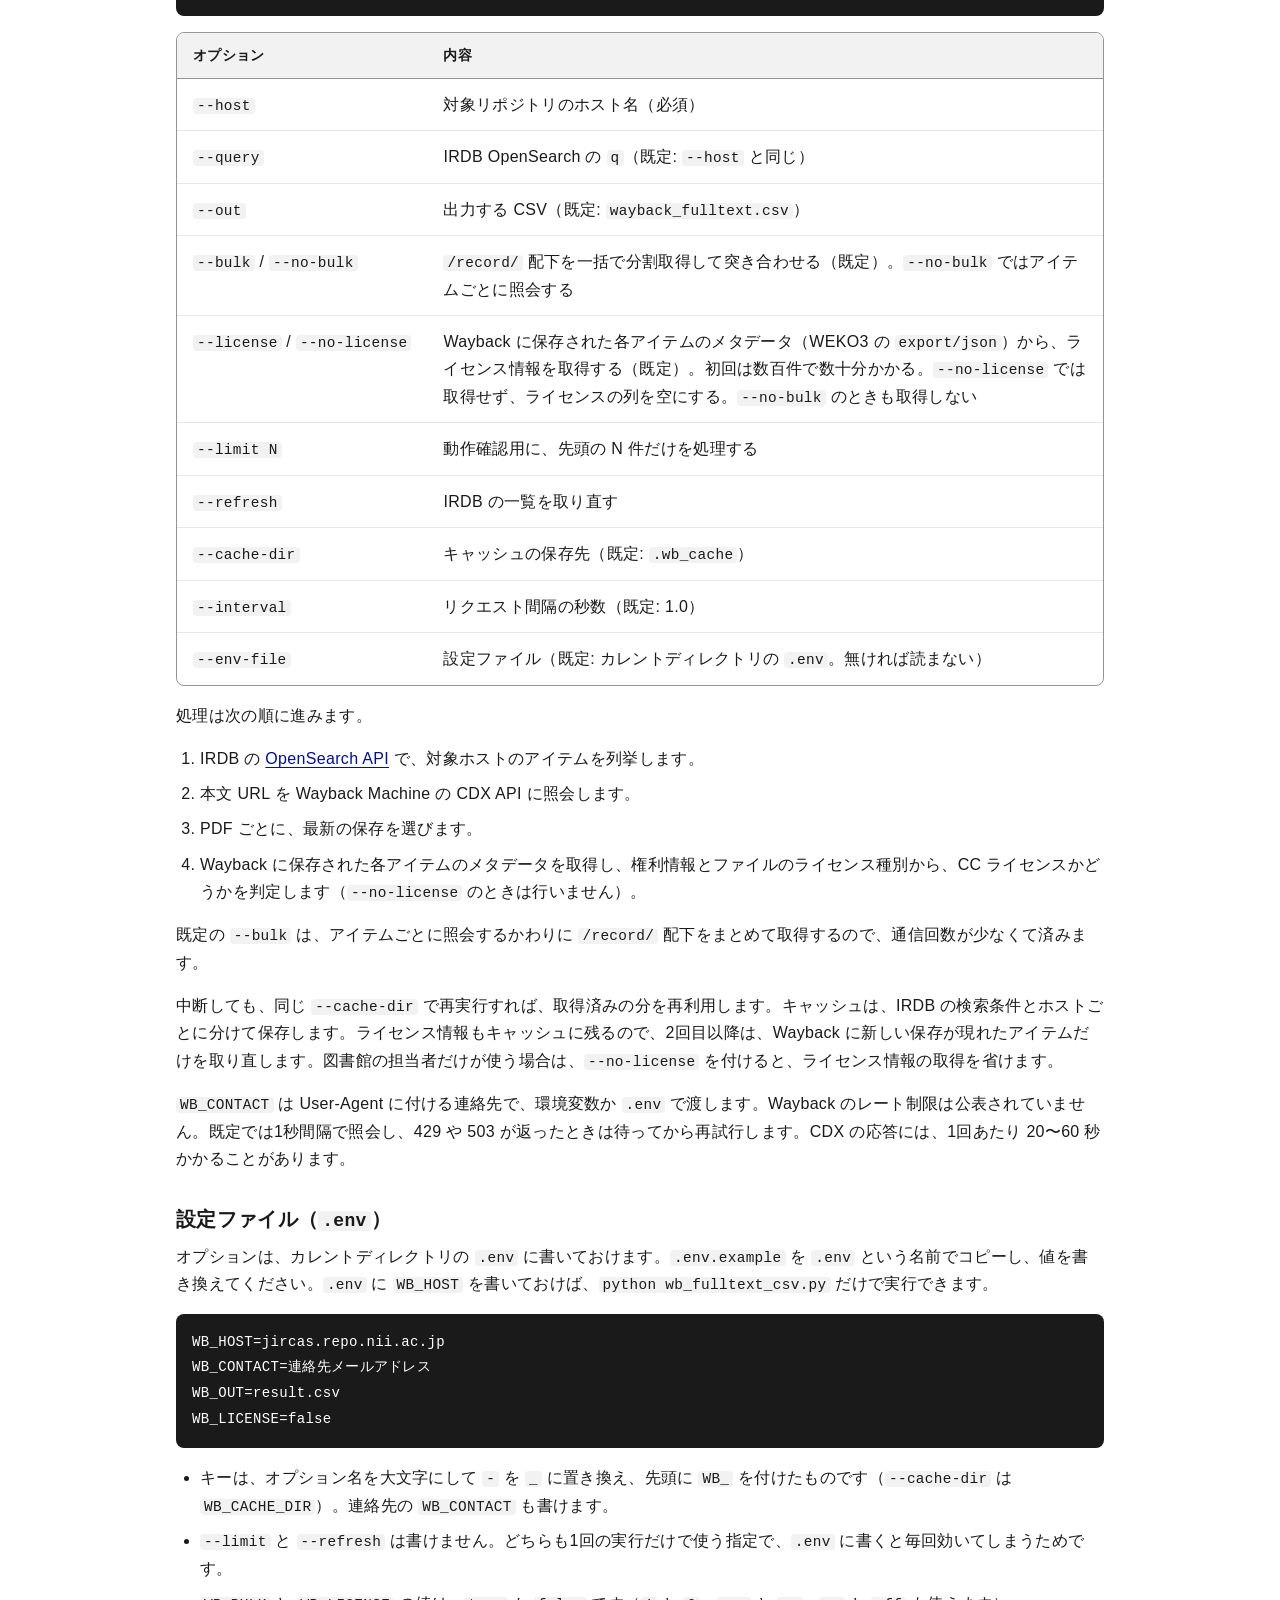
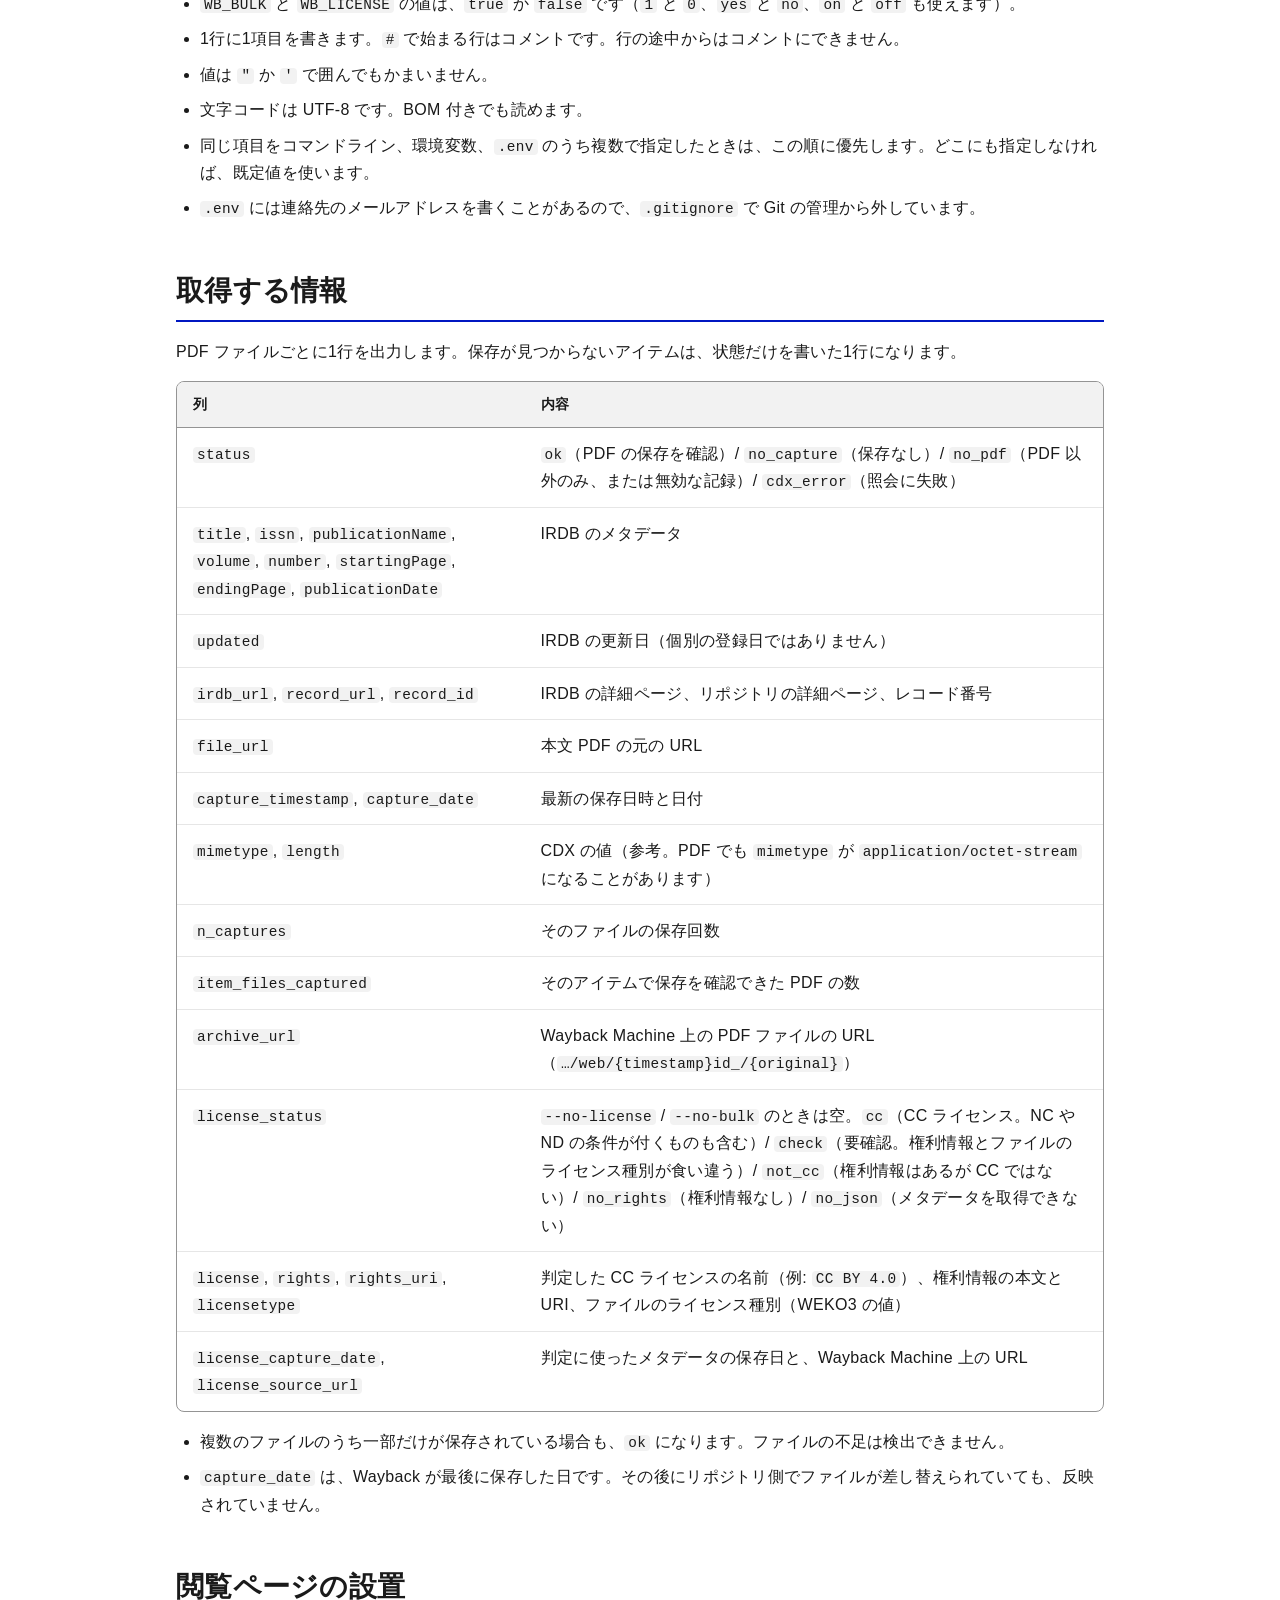
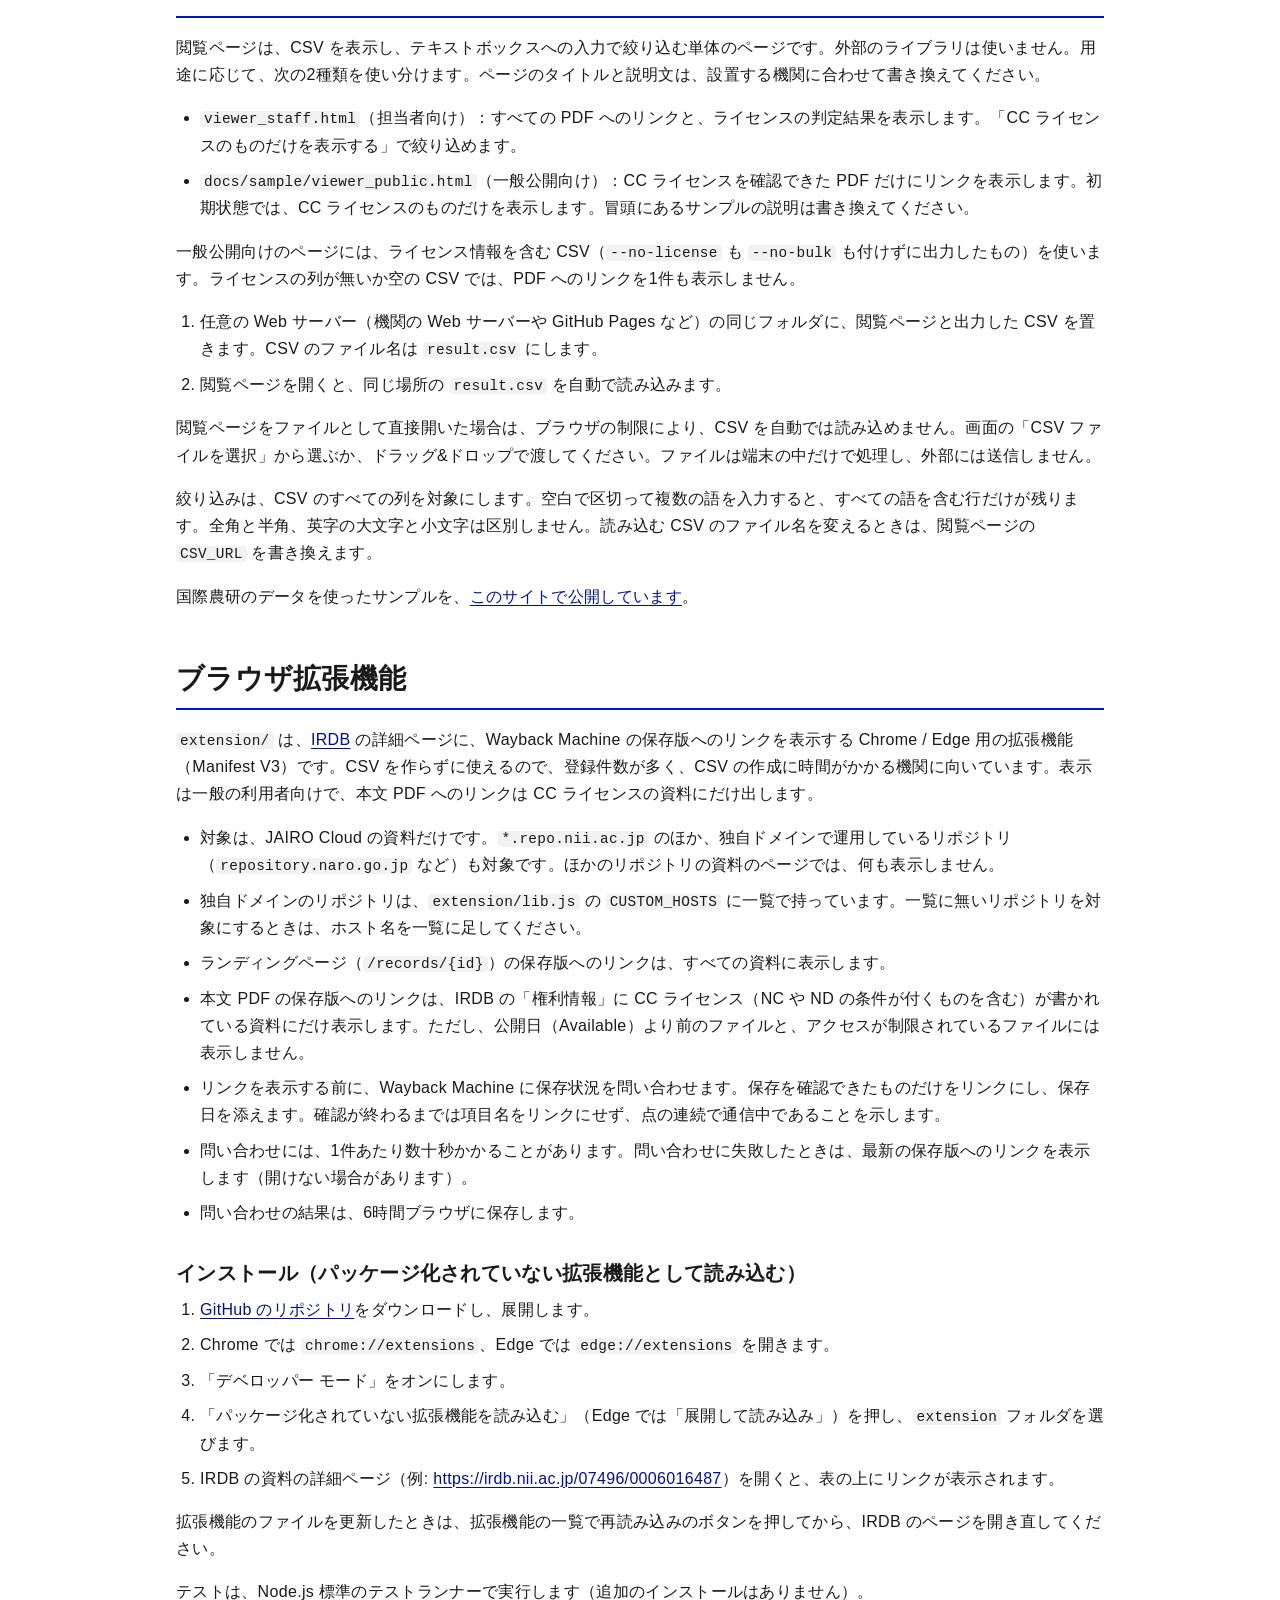
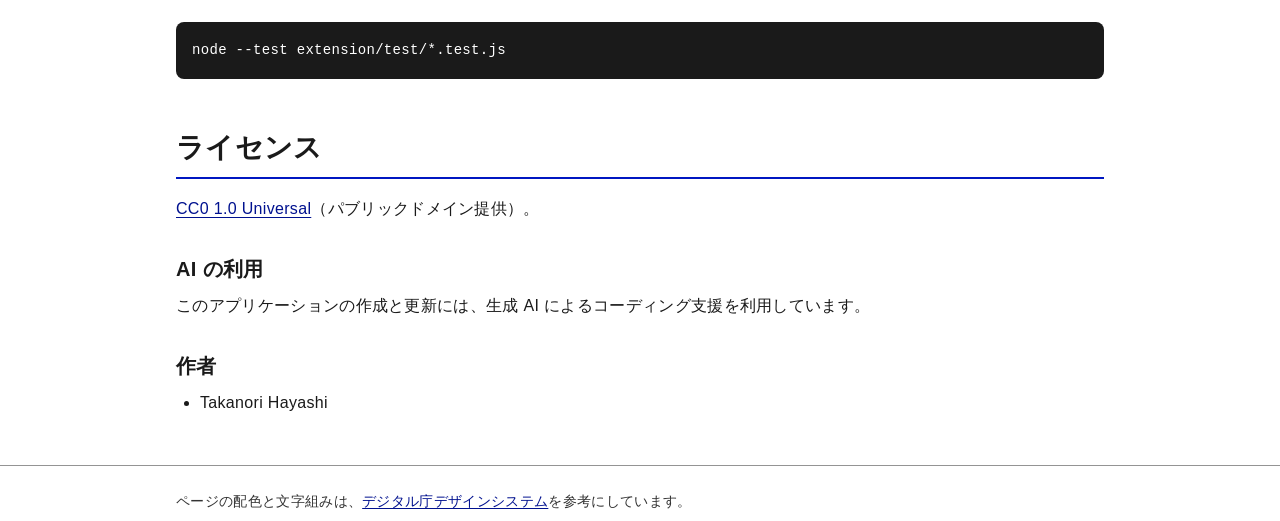
==== commit 41340853: "README.mdの内容を更新し、ツールの説明を明確化しました。" ====
--- a/docs/index.html
+++ b/docs/index.html
@@ -262,18 +262,20 @@
     <p>中断しても、同じ <code>--cache-dir</code> で再実行すれば、取得済みの分を再利用します。キャッシュは、IRDB の検索条件とホストごとに分けて保存します。ライセンス情報もキャッシュに残るので、2回目以降は、Wayback に新しい保存が現れたアイテムだけを取り直します。図書館の担当者だけが使う場合は、<code>--no-license</code> を付けると、ライセンス情報の取得を省けます。</p>
     <p><code>WB_CONTACT</code> は User-Agent に付ける連絡先で、環境変数か <code>.env</code> で渡します。Wayback のレート制限は公表されていません。既定では1秒間隔で照会し、429 や 503 が返ったときは待ってから再試行します。CDX の応答には、1回あたり 20〜60 秒かかることがあります。</p>
     <h3>設定ファイル（<code>.env</code>）</h3>
-    <p><code>--limit</code> と <code>--refresh</code> 以外のオプションと <code>WB_CONTACT</code> は、カレントディレクトリの <code>.env</code> に書いておけます。<code>.env.example</code> を <code>.env</code> という名前でコピーし、値を書き換えてください。<code>.env</code> があれば、<code>python wb_fulltext_csv.py</code> だけで実行できます。</p>
+    <p>オプションは、カレントディレクトリの <code>.env</code> に書いておけます。<code>.env.example</code> を <code>.env</code> という名前でコピーし、値を書き換えてください。<code>.env</code> に <code>WB_HOST</code> を書いておけば、<code>python wb_fulltext_csv.py</code> だけで実行できます。</p>
     <pre tabindex="0"><code>WB_HOST=jircas.repo.nii.ac.jp
 WB_CONTACT=連絡先メールアドレス
 WB_OUT=result.csv
 WB_LICENSE=false</code></pre>
     <ul>
-      <li>キーは <code>WB_</code> にオプション名を大文字で続け、<code>-</code> を <code>_</code> にしたものです（<code>--cache-dir</code> は <code>WB_CACHE_DIR</code>）。</li>
-      <li><code>--bulk</code> と <code>--license</code> は <code>true</code> / <code>false</code> で指定します（<code>1</code> / <code>0</code>、<code>yes</code> / <code>no</code>、<code>on</code> / <code>off</code> も使えます）。</li>
-      <li>1 行に 1 項目を書きます。<code>#</code> で始まる行はコメントです。値は <code>"</code> か <code>'</code> で囲んでもかまいません。行末のコメントは書けません。</li>
-      <li>文字コードは UTF-8 です（BOM 付きでもかまいません）。</li>
-      <li>同じ項目を複数の場所で指定したときは、コマンドライン、環境変数、<code>.env</code>、既定値の順に優先します。</li>
-      <li><code>.env</code> は <code>.gitignore</code> で Git の管理から外しています。</li>
+      <li>キーは、オプション名を大文字にして <code>-</code> を <code>_</code> に置き換え、先頭に <code>WB_</code> を付けたものです（<code>--cache-dir</code> は <code>WB_CACHE_DIR</code>）。連絡先の <code>WB_CONTACT</code> も書けます。</li>
+      <li><code>--limit</code> と <code>--refresh</code> は書けません。どちらも1回の実行だけで使う指定で、<code>.env</code> に書くと毎回効いてしまうためです。</li>
+      <li><code>WB_BULK</code> と <code>WB_LICENSE</code> の値は、<code>true</code> か <code>false</code> です（<code>1</code> と <code>0</code>、<code>yes</code> と <code>no</code>、<code>on</code> と <code>off</code> も使えます）。</li>
+      <li>1行に1項目を書きます。<code>#</code> で始まる行はコメントです。行の途中からはコメントにできません。</li>
+      <li>値は <code>"</code> か <code>'</code> で囲んでもかまいません。</li>
+      <li>文字コードは UTF-8 です。BOM 付きでも読めます。</li>
+      <li>同じ項目をコマンドライン、環境変数、<code>.env</code> のうち複数で指定したときは、この順に優先します。どこにも指定しなければ、既定値を使います。</li>
+      <li><code>.env</code> には連絡先のメールアドレスを書くことがあるので、<code>.gitignore</code> で Git の管理から外しています。</li>
     </ul>
   </section>
 
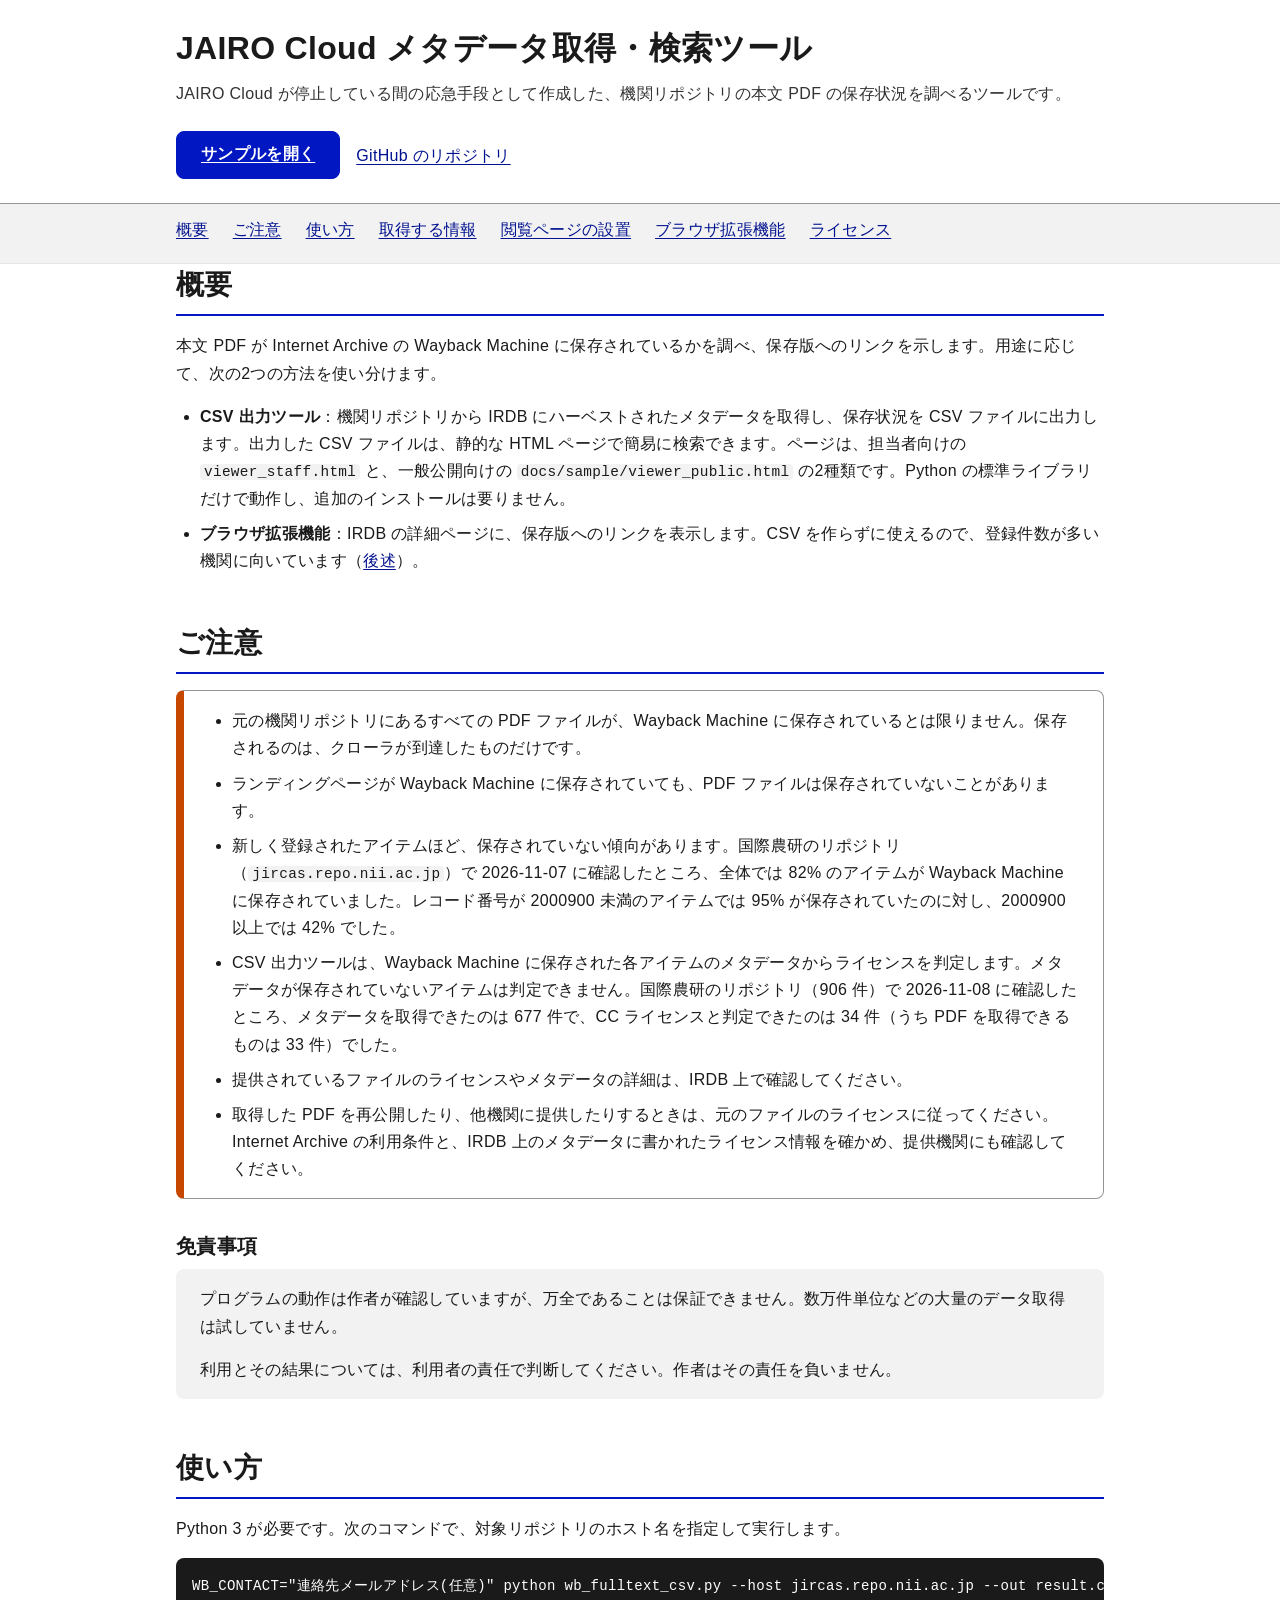
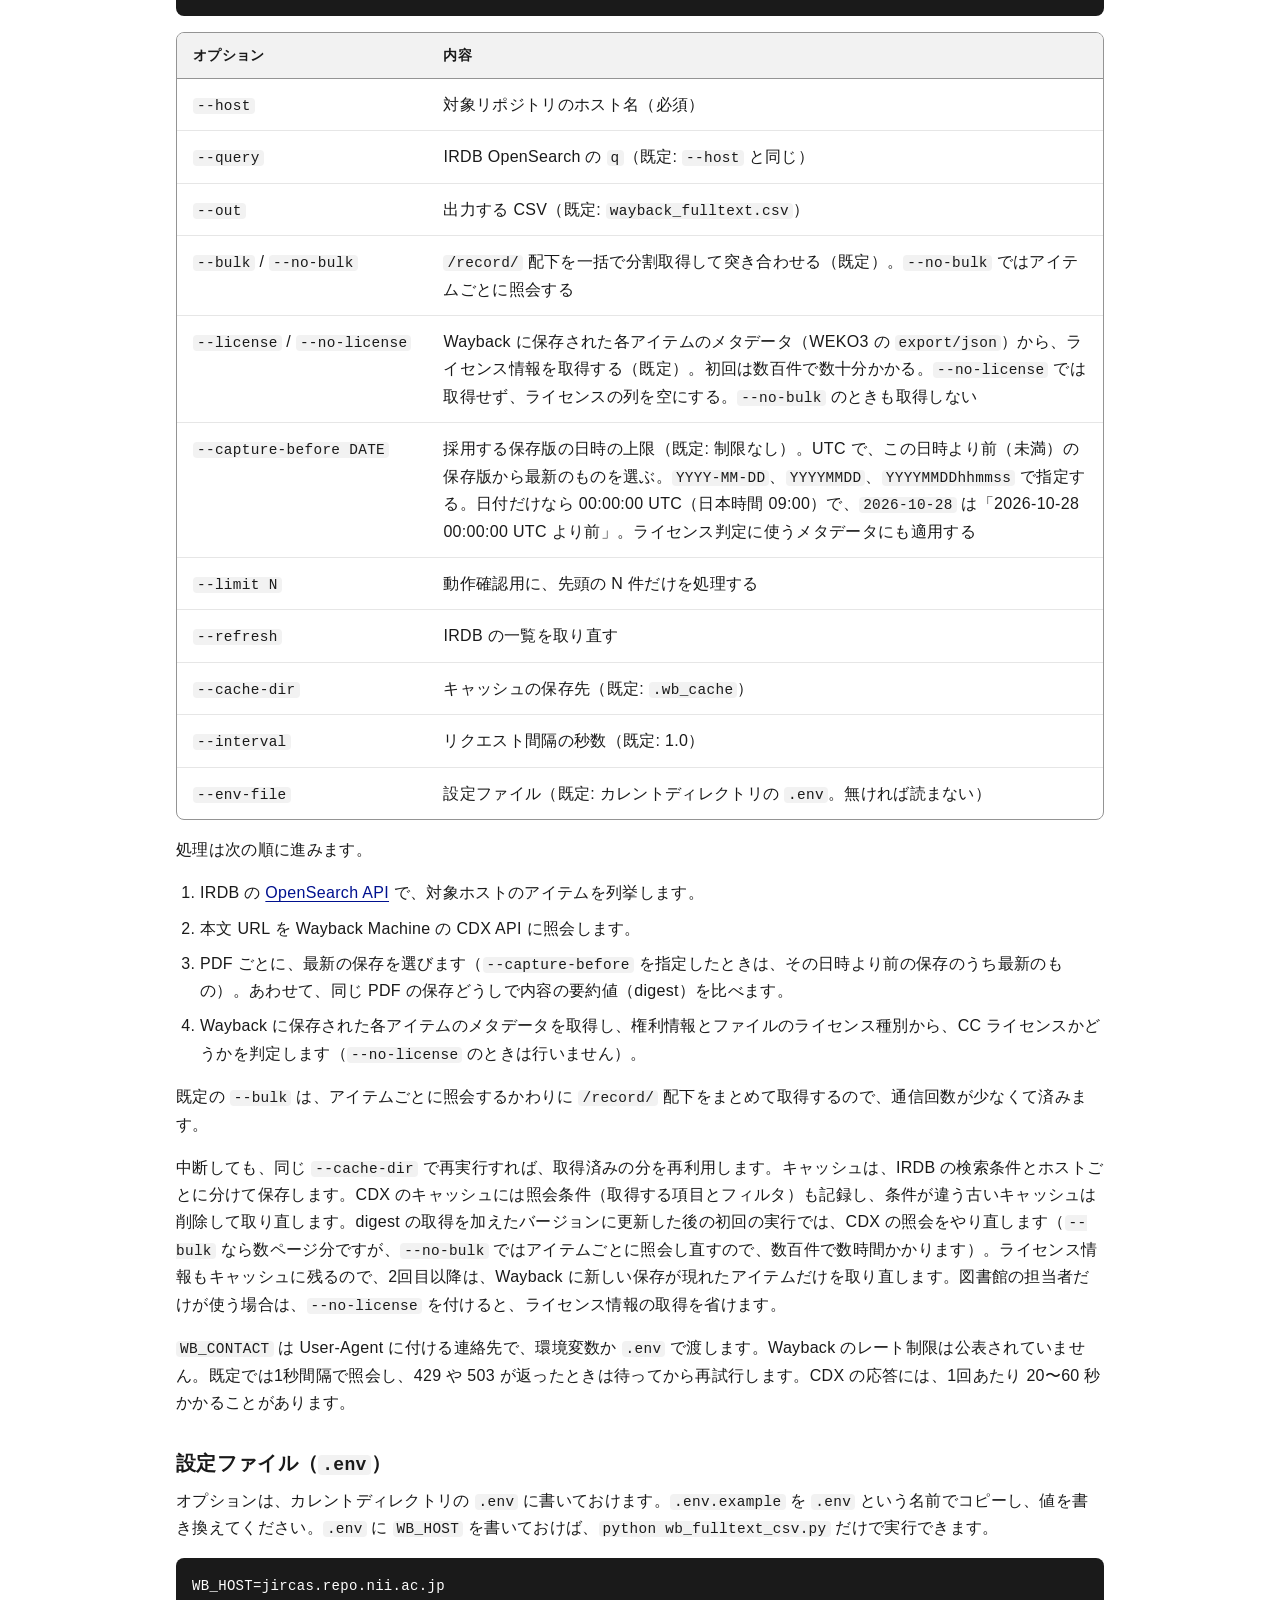
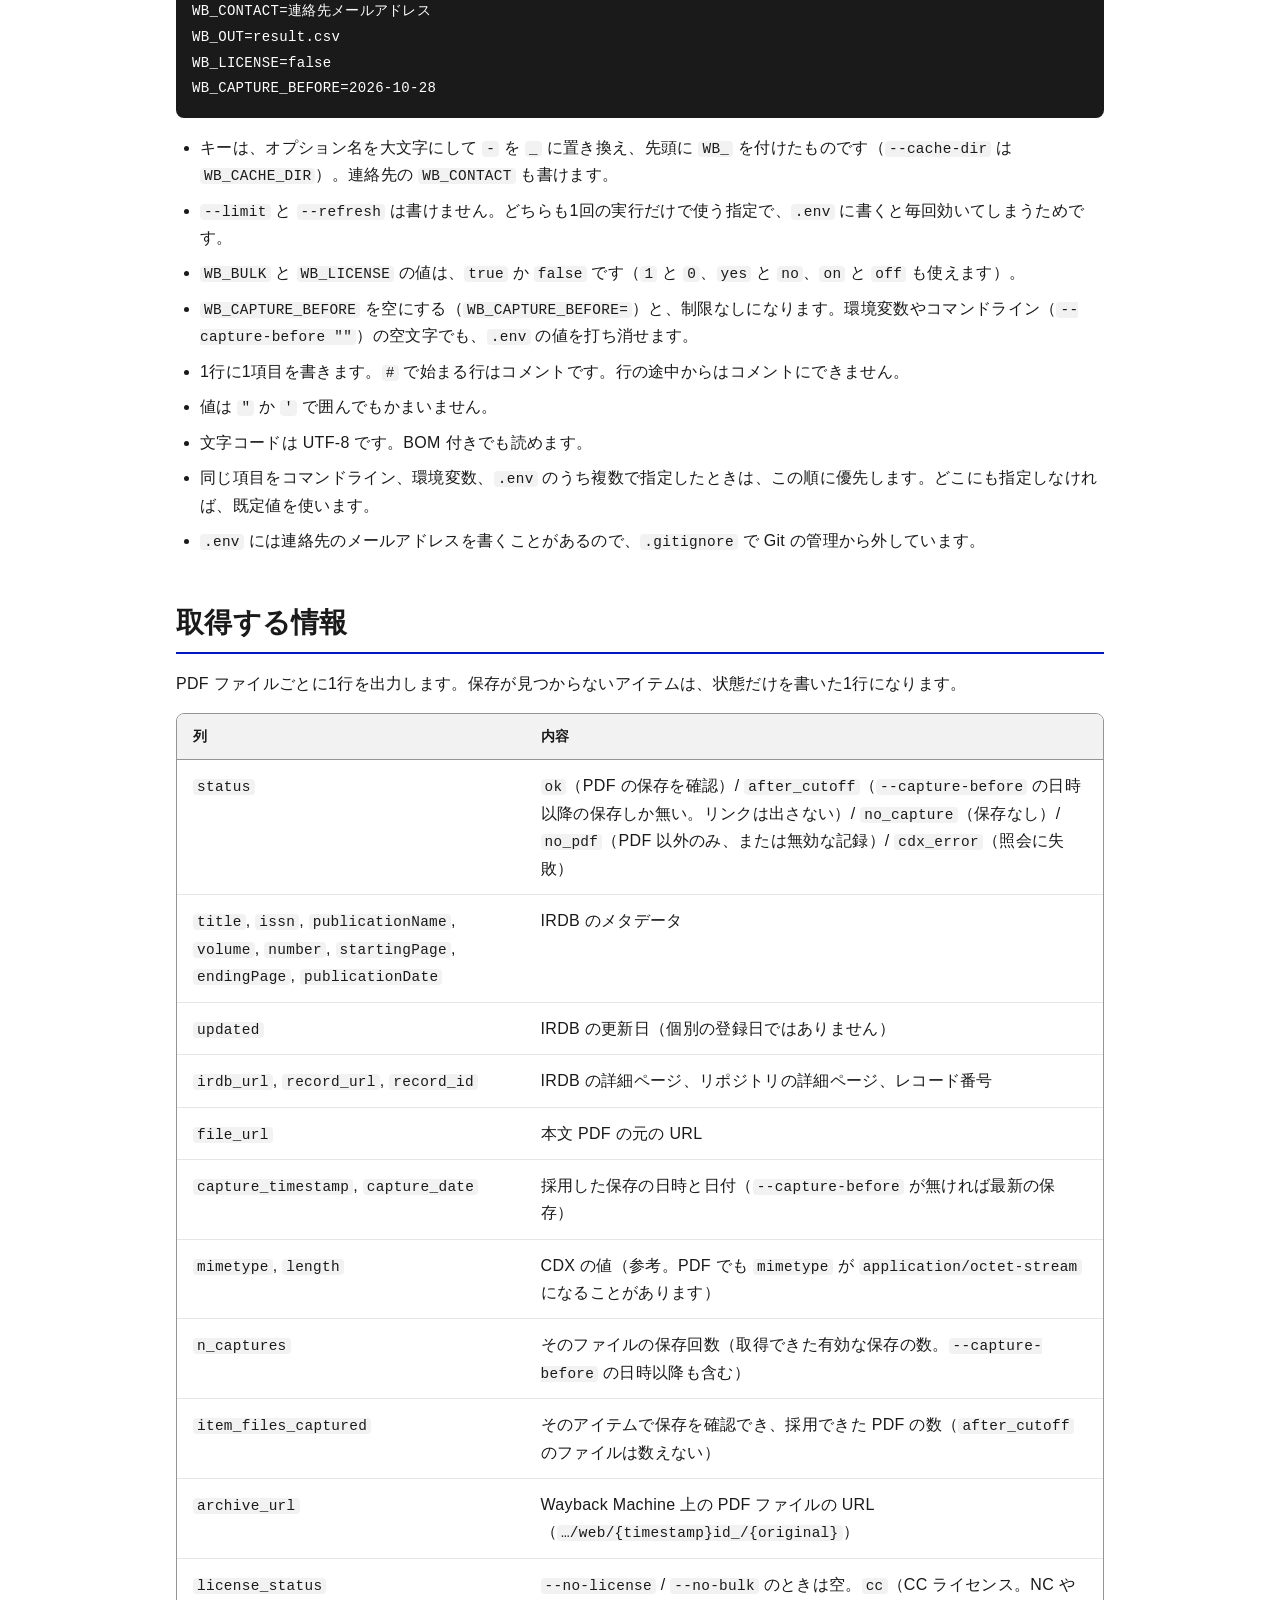
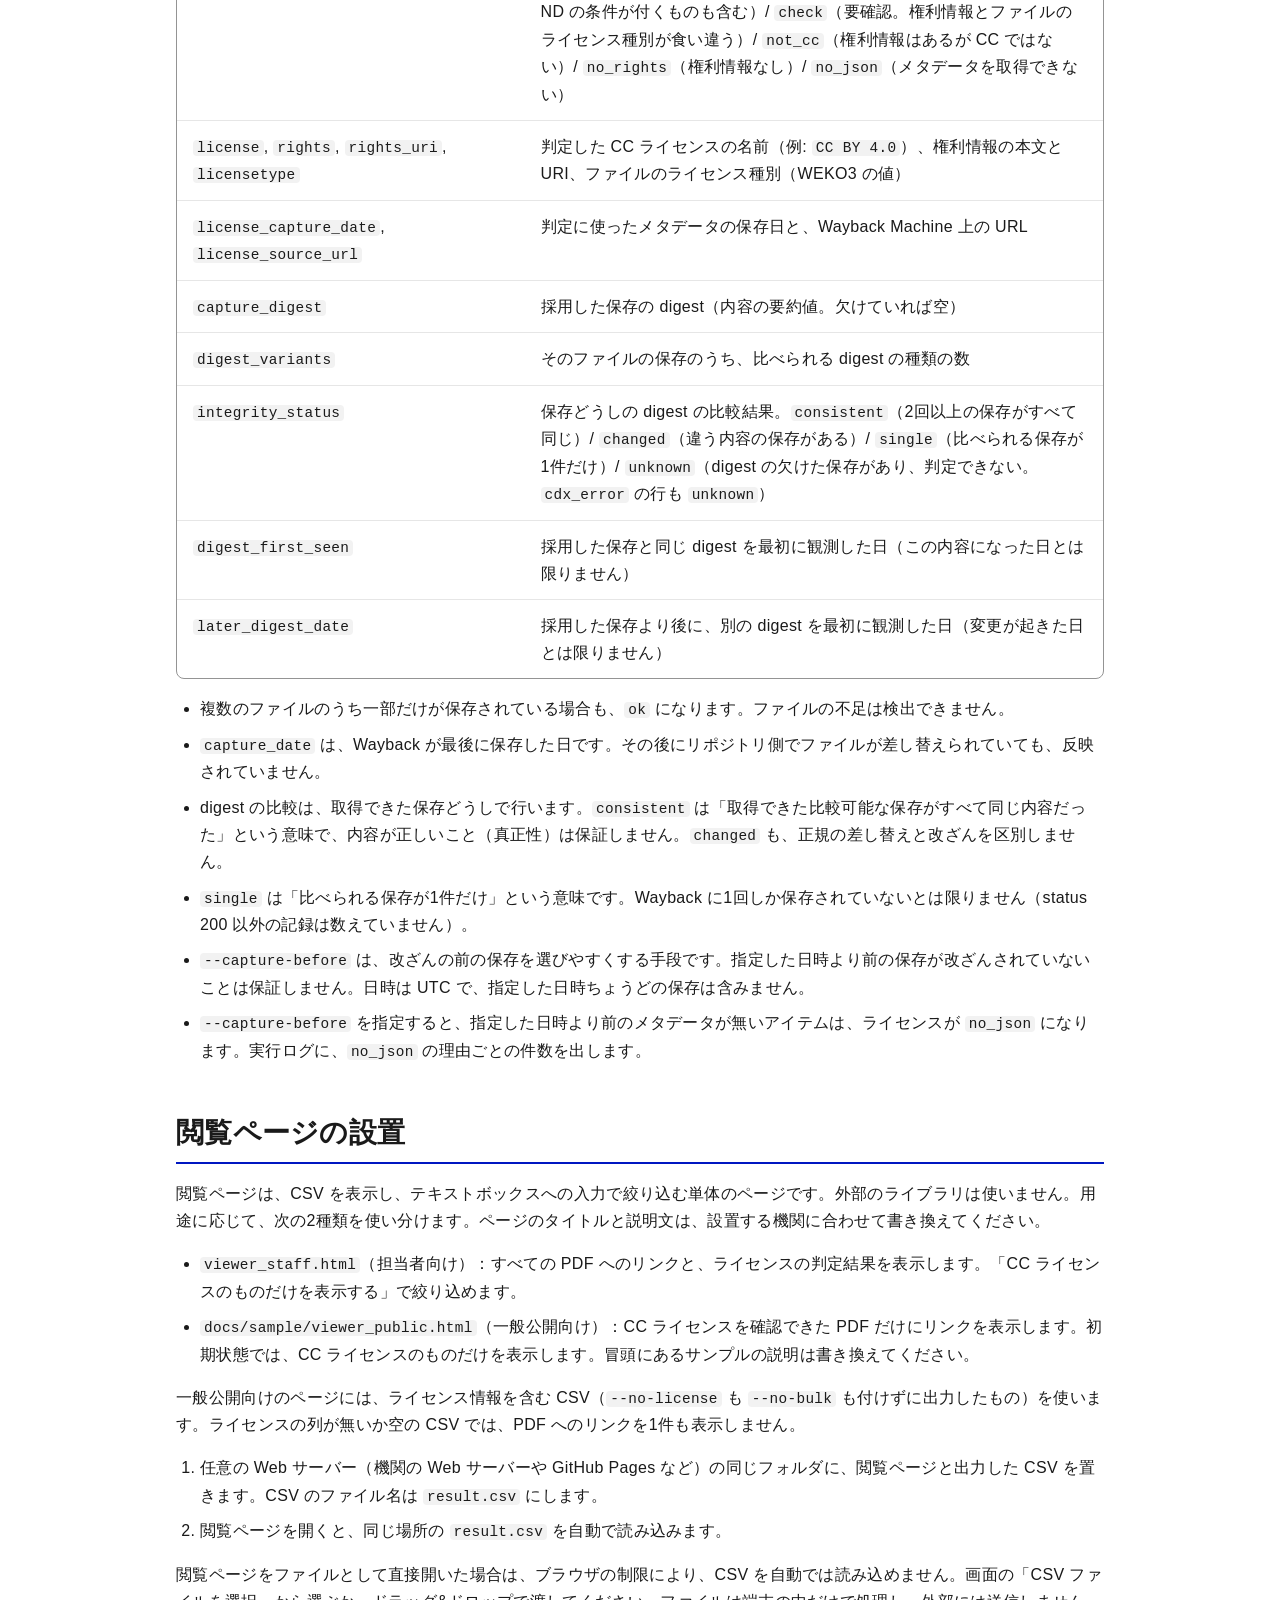
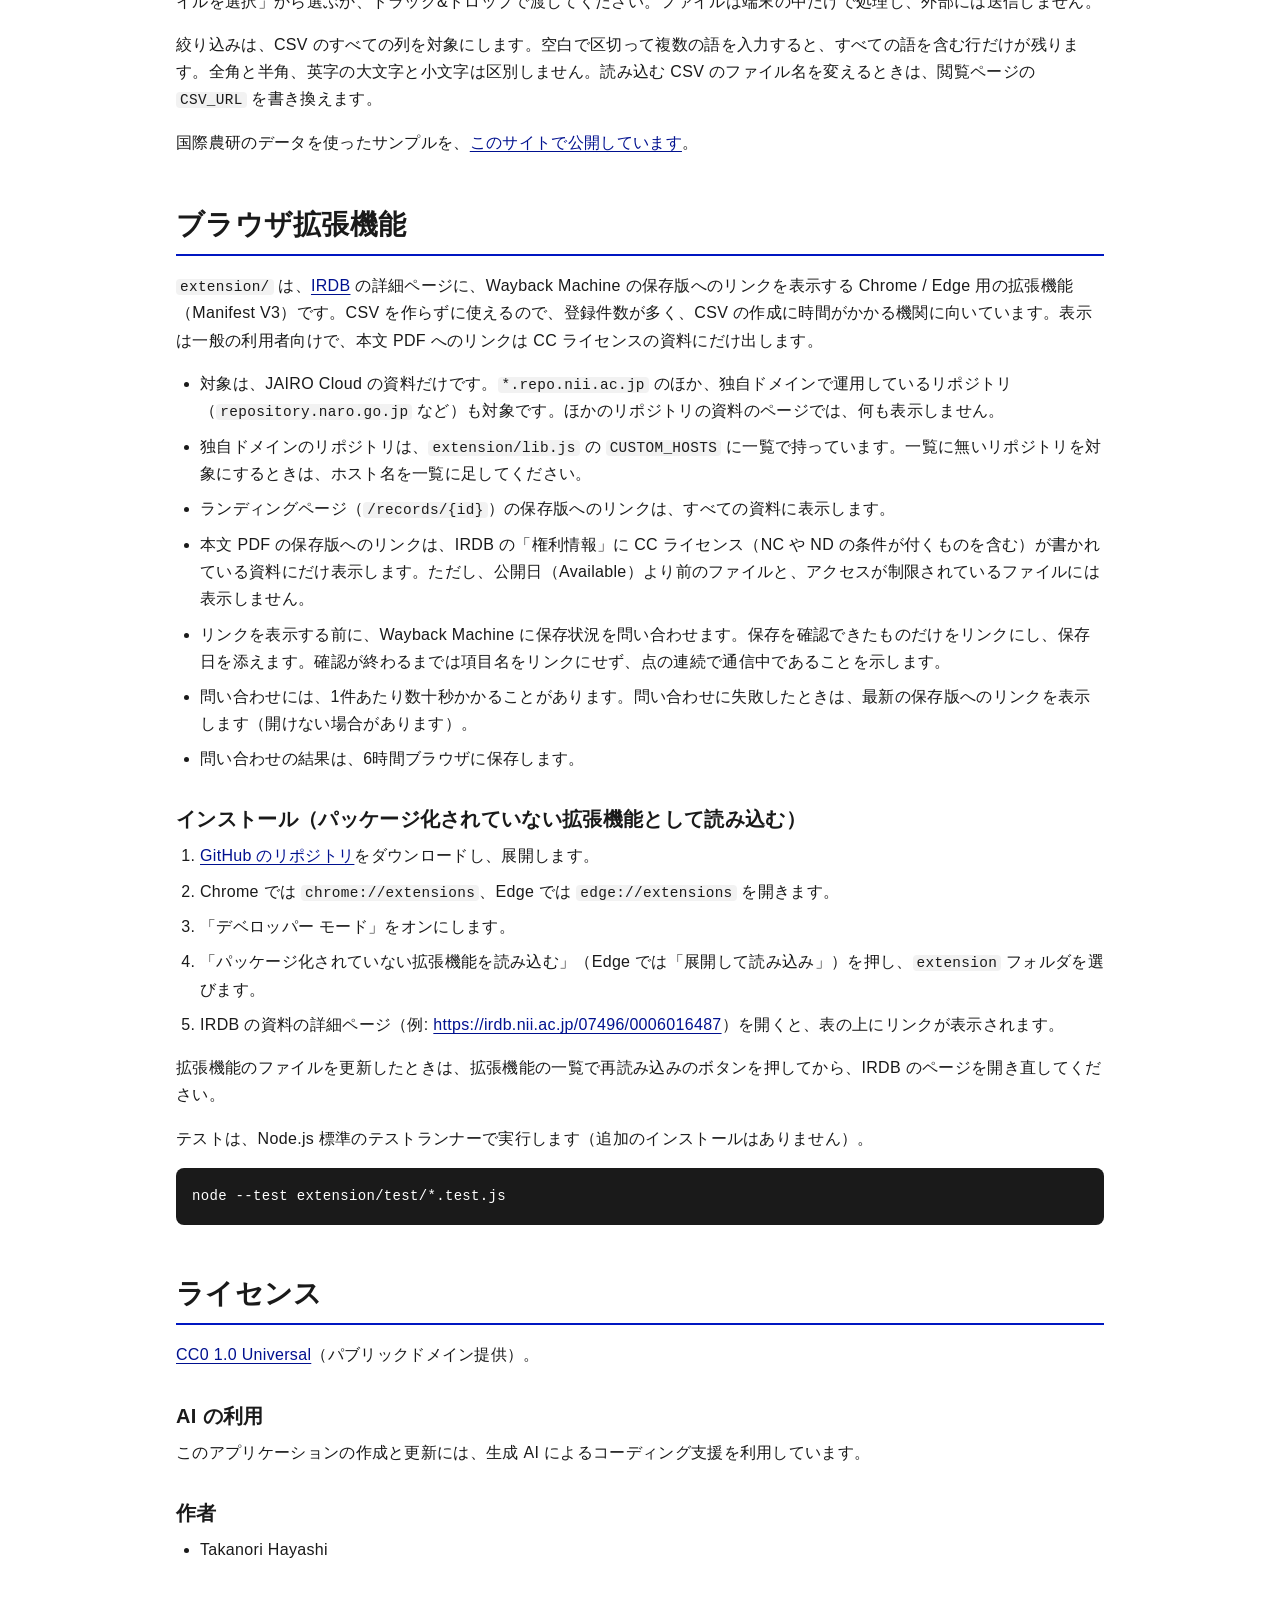
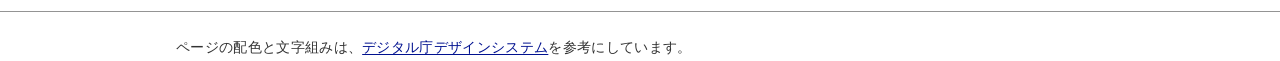
==== commit 901505fc: "保存履歴の digest を比べ、採用する保存版の日時に上限を設ける (#5) - CDX の取得項目に digest を加え、同じ本文 URL の capture どうしで比べた結果を   CSV " ====
--- a/docs/index.html
+++ b/docs/index.html
@@ -242,6 +242,7 @@
           <tr><td><code>--out</code></td><td>出力する CSV（既定: <code>wayback_fulltext.csv</code>）</td></tr>
           <tr><td><code>--bulk</code> / <code>--no-bulk</code></td><td><code>/record/</code> 配下を一括で分割取得して突き合わせる（既定）。<code>--no-bulk</code> ではアイテムごとに照会する</td></tr>
           <tr><td><code>--license</code> / <code>--no-license</code></td><td>Wayback に保存された各アイテムのメタデータ（WEKO3 の <code>export/json</code>）から、ライセンス情報を取得する（既定）。初回は数百件で数十分かかる。<code>--no-license</code> では取得せず、ライセンスの列を空にする。<code>--no-bulk</code> のときも取得しない</td></tr>
+          <tr><td><code>--capture-before DATE</code></td><td>採用する保存版の日時の上限（既定: 制限なし）。UTC で、この日時より前（未満）の保存版から最新のものを選ぶ。<code>YYYY-MM-DD</code>、<code>YYYYMMDD</code>、<code>YYYYMMDDhhmmss</code> で指定する。日付だけなら 00:00:00 UTC（日本時間 09:00）で、<code>2026-10-28</code> は「2026-10-28 00:00:00 UTC より前」。ライセンス判定に使うメタデータにも適用する</td></tr>
           <tr><td><code>--limit N</code></td><td>動作確認用に、先頭の N 件だけを処理する</td></tr>
           <tr><td><code>--refresh</code></td><td>IRDB の一覧を取り直す</td></tr>
           <tr><td><code>--cache-dir</code></td><td>キャッシュの保存先（既定: <code>.wb_cache</code>）</td></tr>
@@ -255,22 +256,24 @@
     <ol>
       <li>IRDB の <a href="https://support.irdb.nii.ac.jp/ja/about/manual/opensearch">OpenSearch API</a> で、対象ホストのアイテムを列挙します。</li>
       <li>本文 URL を Wayback Machine の CDX API に照会します。</li>
-      <li>PDF ごとに、最新の保存を選びます。</li>
+      <li>PDF ごとに、最新の保存を選びます（<code>--capture-before</code> を指定したときは、その日時より前の保存のうち最新のもの）。あわせて、同じ PDF の保存どうしで内容の要約値（digest）を比べます。</li>
       <li>Wayback に保存された各アイテムのメタデータを取得し、権利情報とファイルのライセンス種別から、CC ライセンスかどうかを判定します（<code>--no-license</code> のときは行いません）。</li>
     </ol>
     <p>既定の <code>--bulk</code> は、アイテムごとに照会するかわりに <code>/record/</code> 配下をまとめて取得するので、通信回数が少なくて済みます。</p>
-    <p>中断しても、同じ <code>--cache-dir</code> で再実行すれば、取得済みの分を再利用します。キャッシュは、IRDB の検索条件とホストごとに分けて保存します。ライセンス情報もキャッシュに残るので、2回目以降は、Wayback に新しい保存が現れたアイテムだけを取り直します。図書館の担当者だけが使う場合は、<code>--no-license</code> を付けると、ライセンス情報の取得を省けます。</p>
+    <p>中断しても、同じ <code>--cache-dir</code> で再実行すれば、取得済みの分を再利用します。キャッシュは、IRDB の検索条件とホストごとに分けて保存します。CDX のキャッシュには照会条件（取得する項目とフィルタ）も記録し、条件が違う古いキャッシュは削除して取り直します。digest の取得を加えたバージョンに更新した後の初回の実行では、CDX の照会をやり直します（<code>--bulk</code> なら数ページ分ですが、<code>--no-bulk</code> ではアイテムごとに照会し直すので、数百件で数時間かかります）。ライセンス情報もキャッシュに残るので、2回目以降は、Wayback に新しい保存が現れたアイテムだけを取り直します。図書館の担当者だけが使う場合は、<code>--no-license</code> を付けると、ライセンス情報の取得を省けます。</p>
     <p><code>WB_CONTACT</code> は User-Agent に付ける連絡先で、環境変数か <code>.env</code> で渡します。Wayback のレート制限は公表されていません。既定では1秒間隔で照会し、429 や 503 が返ったときは待ってから再試行します。CDX の応答には、1回あたり 20〜60 秒かかることがあります。</p>
     <h3>設定ファイル（<code>.env</code>）</h3>
     <p>オプションは、カレントディレクトリの <code>.env</code> に書いておけます。<code>.env.example</code> を <code>.env</code> という名前でコピーし、値を書き換えてください。<code>.env</code> に <code>WB_HOST</code> を書いておけば、<code>python wb_fulltext_csv.py</code> だけで実行できます。</p>
     <pre tabindex="0"><code>WB_HOST=jircas.repo.nii.ac.jp
 WB_CONTACT=連絡先メールアドレス
 WB_OUT=result.csv
-WB_LICENSE=false</code></pre>
+WB_LICENSE=false
+WB_CAPTURE_BEFORE=2026-10-28</code></pre>
     <ul>
       <li>キーは、オプション名を大文字にして <code>-</code> を <code>_</code> に置き換え、先頭に <code>WB_</code> を付けたものです（<code>--cache-dir</code> は <code>WB_CACHE_DIR</code>）。連絡先の <code>WB_CONTACT</code> も書けます。</li>
       <li><code>--limit</code> と <code>--refresh</code> は書けません。どちらも1回の実行だけで使う指定で、<code>.env</code> に書くと毎回効いてしまうためです。</li>
       <li><code>WB_BULK</code> と <code>WB_LICENSE</code> の値は、<code>true</code> か <code>false</code> です（<code>1</code> と <code>0</code>、<code>yes</code> と <code>no</code>、<code>on</code> と <code>off</code> も使えます）。</li>
+      <li><code>WB_CAPTURE_BEFORE</code> を空にする（<code>WB_CAPTURE_BEFORE=</code>）と、制限なしになります。環境変数やコマンドライン（<code>--capture-before ""</code>）の空文字でも、<code>.env</code> の値を打ち消せます。</li>
       <li>1行に1項目を書きます。<code>#</code> で始まる行はコメントです。行の途中からはコメントにできません。</li>
       <li>値は <code>"</code> か <code>'</code> で囲んでもかまいません。</li>
       <li>文字コードは UTF-8 です。BOM 付きでも読めます。</li>
@@ -286,25 +289,34 @@
       <table>
         <thead><tr><th scope="col">列</th><th scope="col">内容</th></tr></thead>
         <tbody>
-          <tr><td class="wrap-first"><code>status</code></td><td><code>ok</code>（PDF の保存を確認）/ <code>no_capture</code>（保存なし）/ <code>no_pdf</code>（PDF 以外のみ、または無効な記録）/ <code>cdx_error</code>（照会に失敗）</td></tr>
+          <tr><td class="wrap-first"><code>status</code></td><td><code>ok</code>（PDF の保存を確認）/ <code>after_cutoff</code>（<code>--capture-before</code> の日時以降の保存しか無い。リンクは出さない）/ <code>no_capture</code>（保存なし）/ <code>no_pdf</code>（PDF 以外のみ、または無効な記録）/ <code>cdx_error</code>（照会に失敗）</td></tr>
           <tr><td class="wrap-first"><code>title</code>, <code>issn</code>, <code>publicationName</code>, <code>volume</code>, <code>number</code>, <code>startingPage</code>, <code>endingPage</code>, <code>publicationDate</code></td><td>IRDB のメタデータ</td></tr>
           <tr><td><code>updated</code></td><td>IRDB の更新日（個別の登録日ではありません）</td></tr>
           <tr><td class="wrap-first"><code>irdb_url</code>, <code>record_url</code>, <code>record_id</code></td><td>IRDB の詳細ページ、リポジトリの詳細ページ、レコード番号</td></tr>
           <tr><td><code>file_url</code></td><td>本文 PDF の元の URL</td></tr>
-          <tr><td class="wrap-first"><code>capture_timestamp</code>, <code>capture_date</code></td><td>最新の保存日時と日付</td></tr>
+          <tr><td class="wrap-first"><code>capture_timestamp</code>, <code>capture_date</code></td><td>採用した保存の日時と日付（<code>--capture-before</code> が無ければ最新の保存）</td></tr>
           <tr><td class="wrap-first"><code>mimetype</code>, <code>length</code></td><td>CDX の値（参考。PDF でも <code>mimetype</code> が <code>application/octet-stream</code> になることがあります）</td></tr>
-          <tr><td><code>n_captures</code></td><td>そのファイルの保存回数</td></tr>
-          <tr><td><code>item_files_captured</code></td><td>そのアイテムで保存を確認できた PDF の数</td></tr>
+          <tr><td><code>n_captures</code></td><td>そのファイルの保存回数（取得できた有効な保存の数。<code>--capture-before</code> の日時以降も含む）</td></tr>
+          <tr><td><code>item_files_captured</code></td><td>そのアイテムで保存を確認でき、採用できた PDF の数（<code>after_cutoff</code> のファイルは数えない）</td></tr>
           <tr><td><code>archive_url</code></td><td>Wayback Machine 上の PDF ファイルの URL（<code>…/web/{timestamp}id_/{original}</code>）</td></tr>
           <tr><td><code>license_status</code></td><td><code>--no-license</code> / <code>--no-bulk</code> のときは空。<code>cc</code>（CC ライセンス。NC や ND の条件が付くものも含む）/ <code>check</code>（要確認。権利情報とファイルのライセンス種別が食い違う）/ <code>not_cc</code>（権利情報はあるが CC ではない）/ <code>no_rights</code>（権利情報なし）/ <code>no_json</code>（メタデータを取得できない）</td></tr>
           <tr><td class="wrap-first"><code>license</code>, <code>rights</code>, <code>rights_uri</code>, <code>licensetype</code></td><td>判定した CC ライセンスの名前（例: <code>CC BY 4.0</code>）、権利情報の本文と URI、ファイルのライセンス種別（WEKO3 の値）</td></tr>
           <tr><td class="wrap-first"><code>license_capture_date</code>, <code>license_source_url</code></td><td>判定に使ったメタデータの保存日と、Wayback Machine 上の URL</td></tr>
+          <tr><td><code>capture_digest</code></td><td>採用した保存の digest（内容の要約値。欠けていれば空）</td></tr>
+          <tr><td><code>digest_variants</code></td><td>そのファイルの保存のうち、比べられる digest の種類の数</td></tr>
+          <tr><td><code>integrity_status</code></td><td>保存どうしの digest の比較結果。<code>consistent</code>（2回以上の保存がすべて同じ）/ <code>changed</code>（違う内容の保存がある）/ <code>single</code>（比べられる保存が1件だけ）/ <code>unknown</code>（digest の欠けた保存があり、判定できない。<code>cdx_error</code> の行も <code>unknown</code>）</td></tr>
+          <tr><td><code>digest_first_seen</code></td><td>採用した保存と同じ digest を最初に観測した日（この内容になった日とは限りません）</td></tr>
+          <tr><td><code>later_digest_date</code></td><td>採用した保存より後に、別の digest を最初に観測した日（変更が起きた日とは限りません）</td></tr>
         </tbody>
       </table>
     </div>
     <ul>
       <li>複数のファイルのうち一部だけが保存されている場合も、<code>ok</code> になります。ファイルの不足は検出できません。</li>
       <li><code>capture_date</code> は、Wayback が最後に保存した日です。その後にリポジトリ側でファイルが差し替えられていても、反映されていません。</li>
+      <li>digest の比較は、取得できた保存どうしで行います。<code>consistent</code> は「取得できた比較可能な保存がすべて同じ内容だった」という意味で、内容が正しいこと（真正性）は保証しません。<code>changed</code> も、正規の差し替えと改ざんを区別しません。</li>
+      <li><code>single</code> は「比べられる保存が1件だけ」という意味です。Wayback に1回しか保存されていないとは限りません（status 200 以外の記録は数えていません）。</li>
+      <li><code>--capture-before</code> は、改ざんの前の保存を選びやすくする手段です。指定した日時より前の保存が改ざんされていないことは保証しません。日時は UTC で、指定した日時ちょうどの保存は含みません。</li>
+      <li><code>--capture-before</code> を指定すると、指定した日時より前のメタデータが無いアイテムは、ライセンスが <code>no_json</code> になります。実行ログに、<code>no_json</code> の理由ごとの件数を出します。</li>
     </ul>
   </section>
 
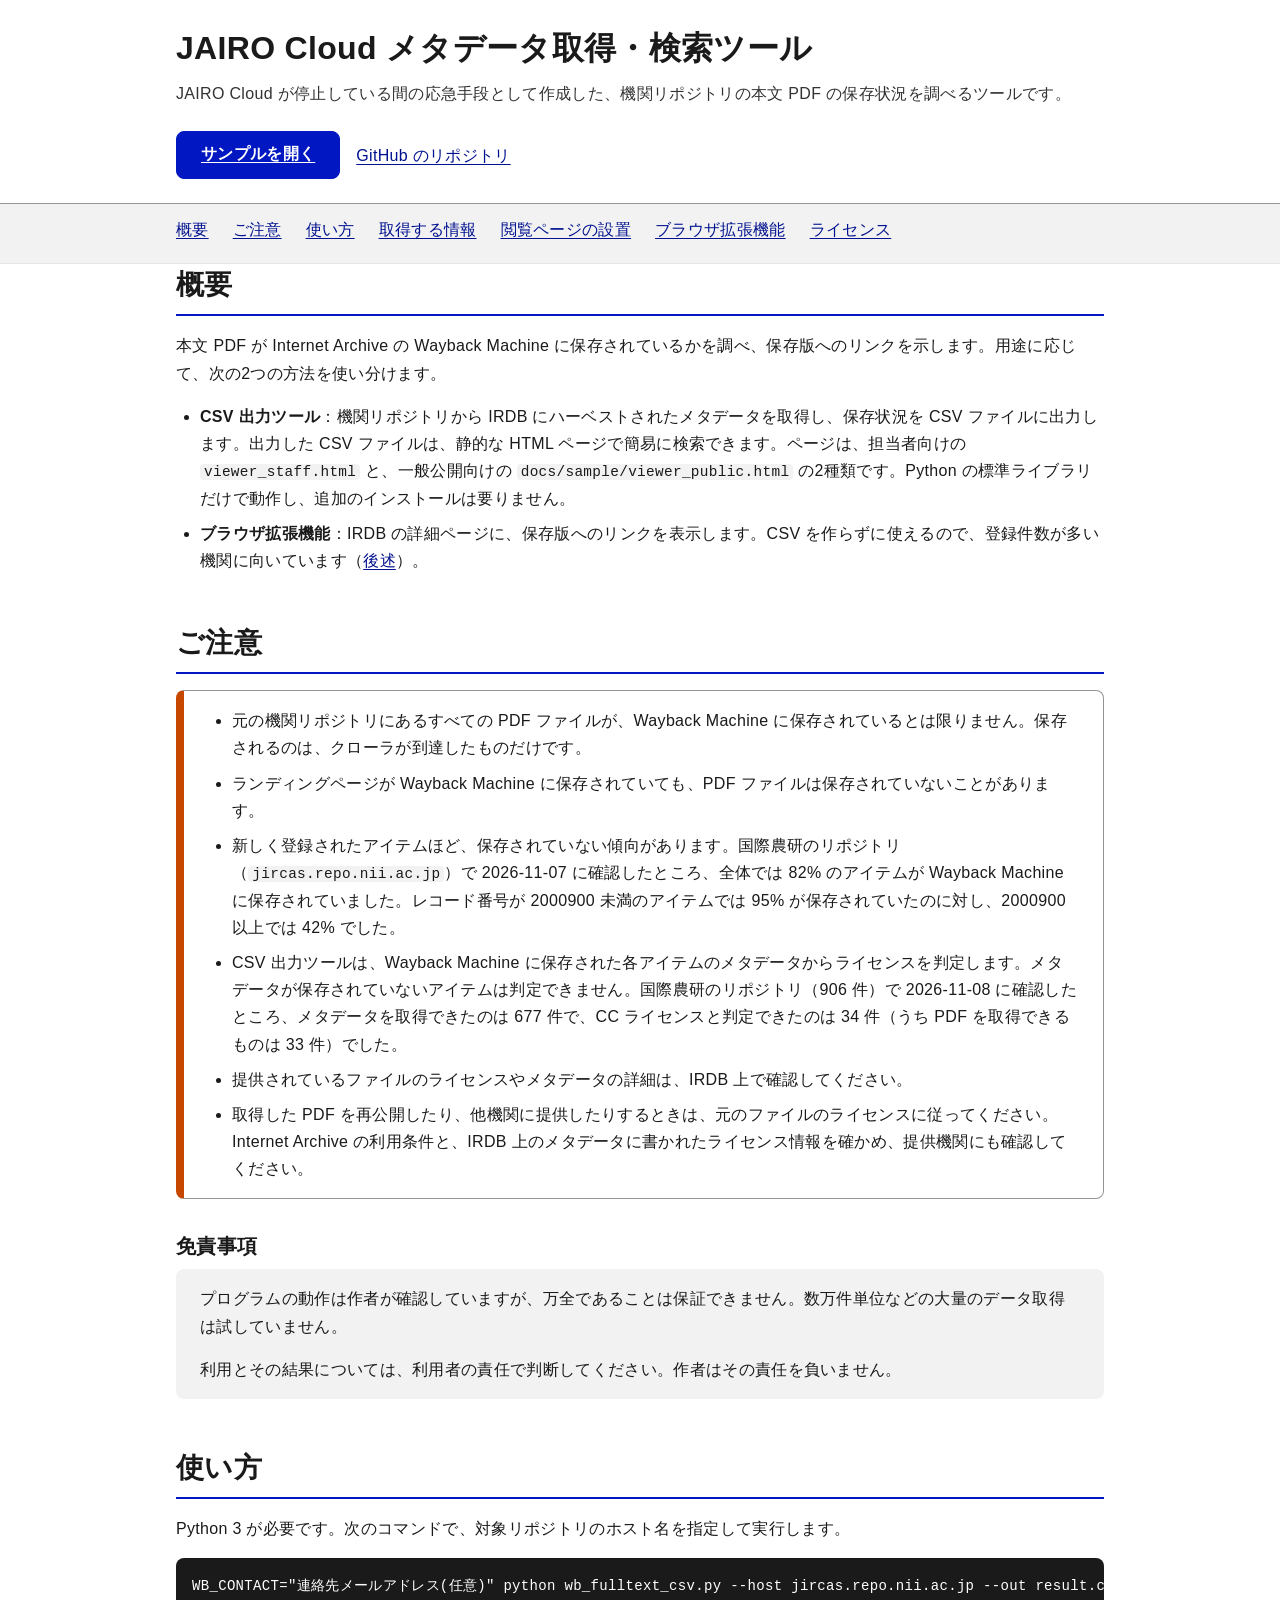
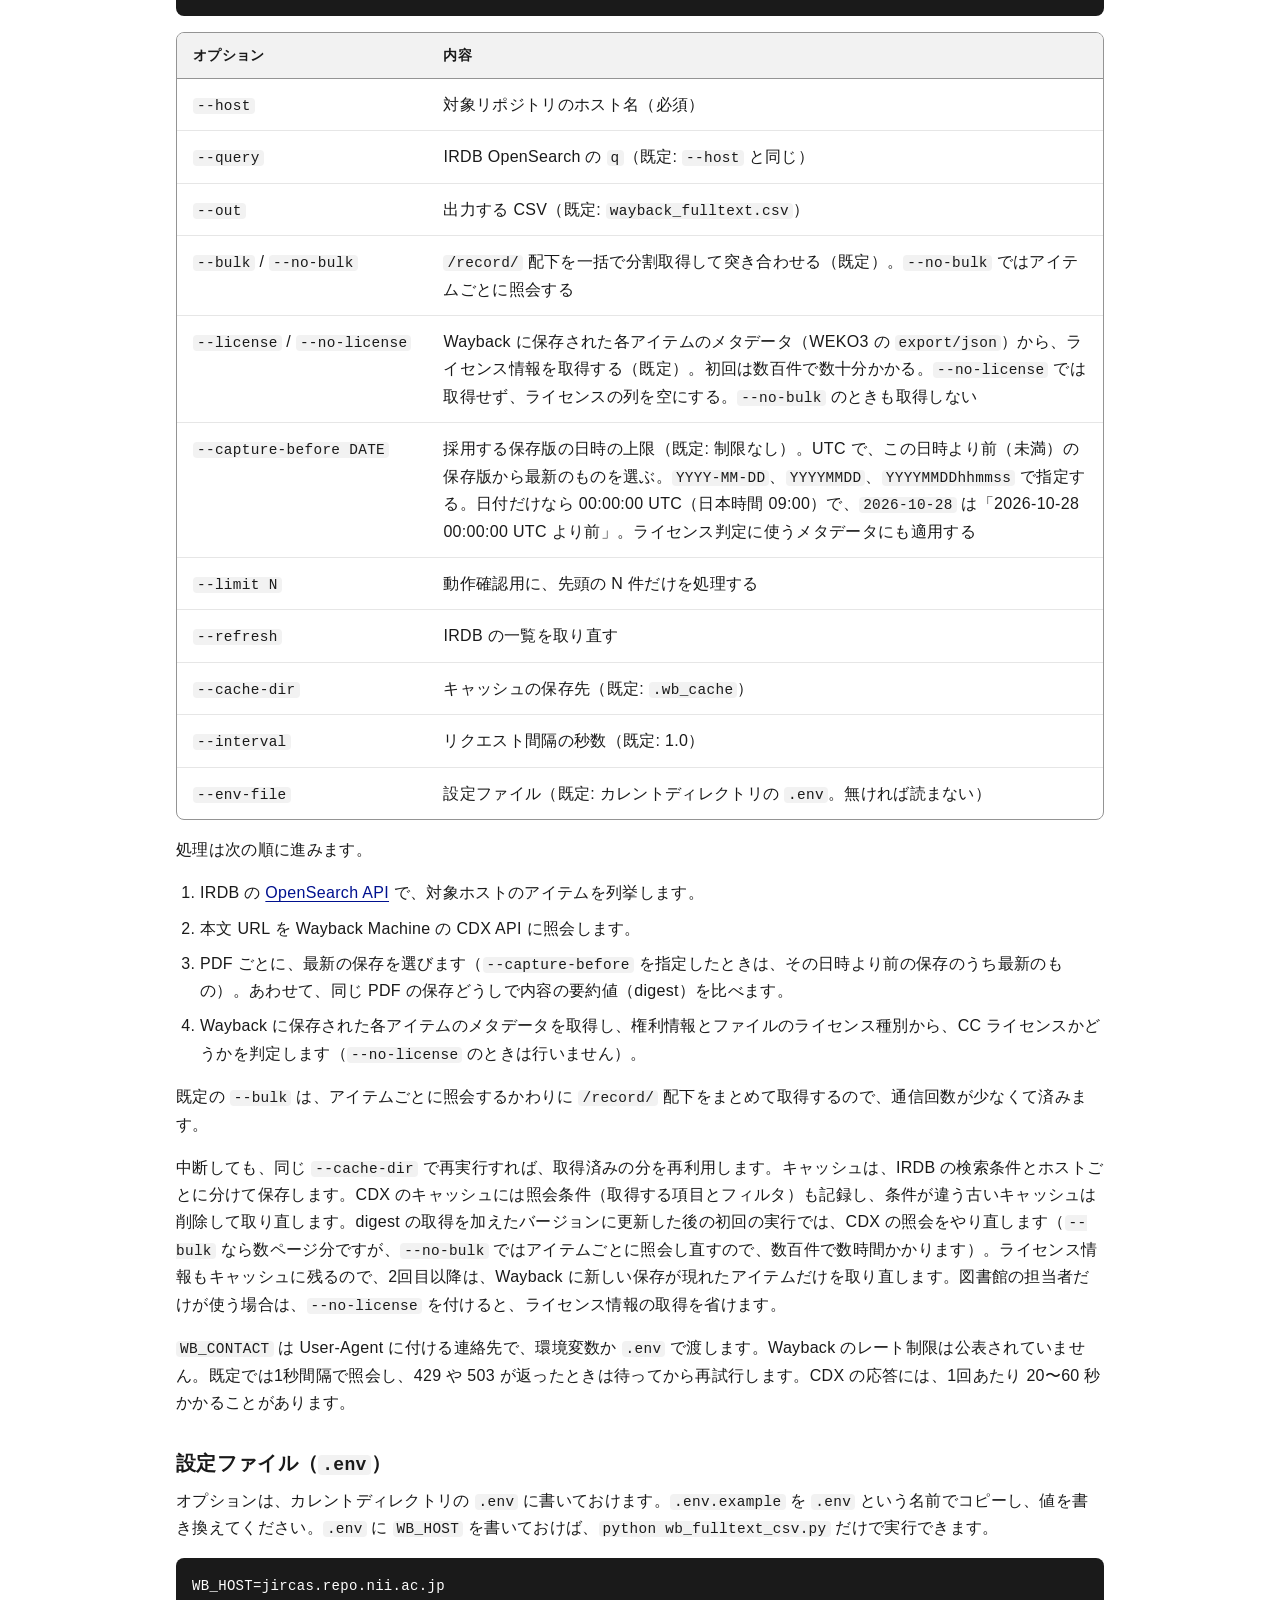
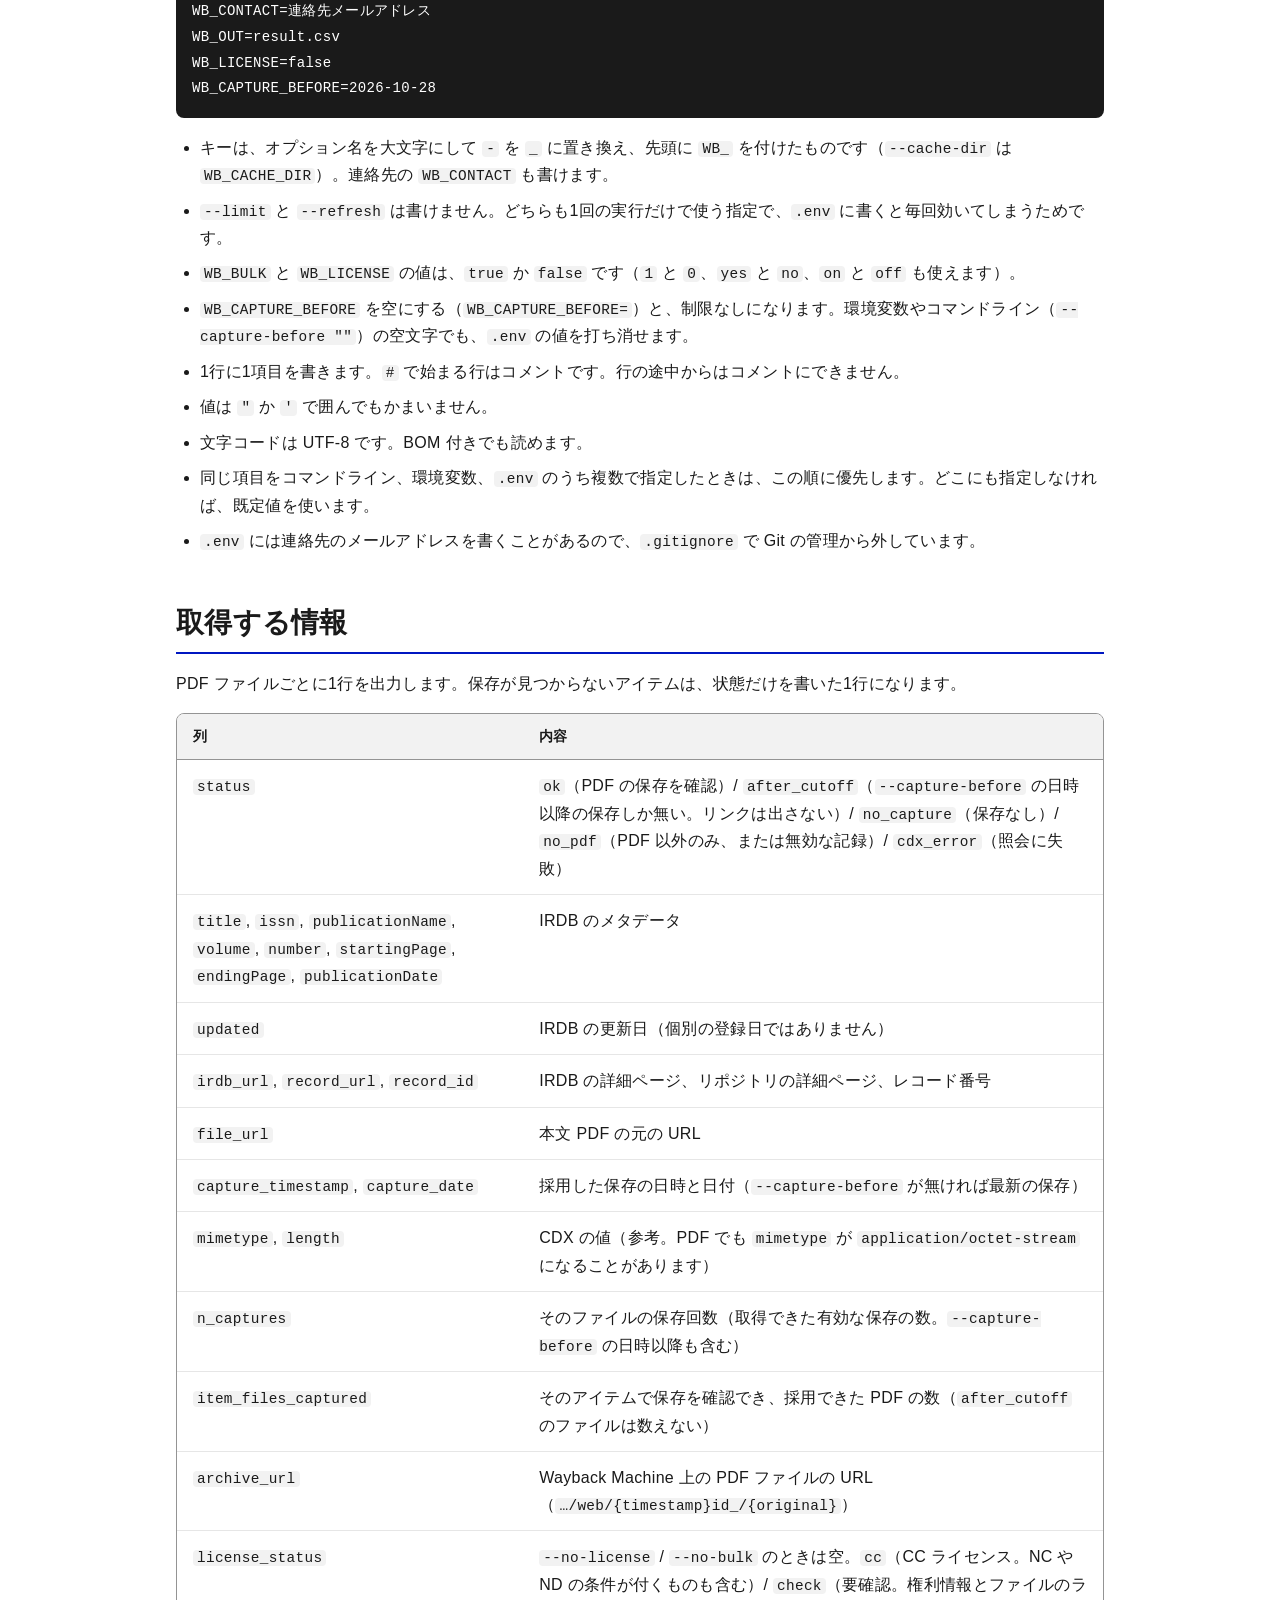
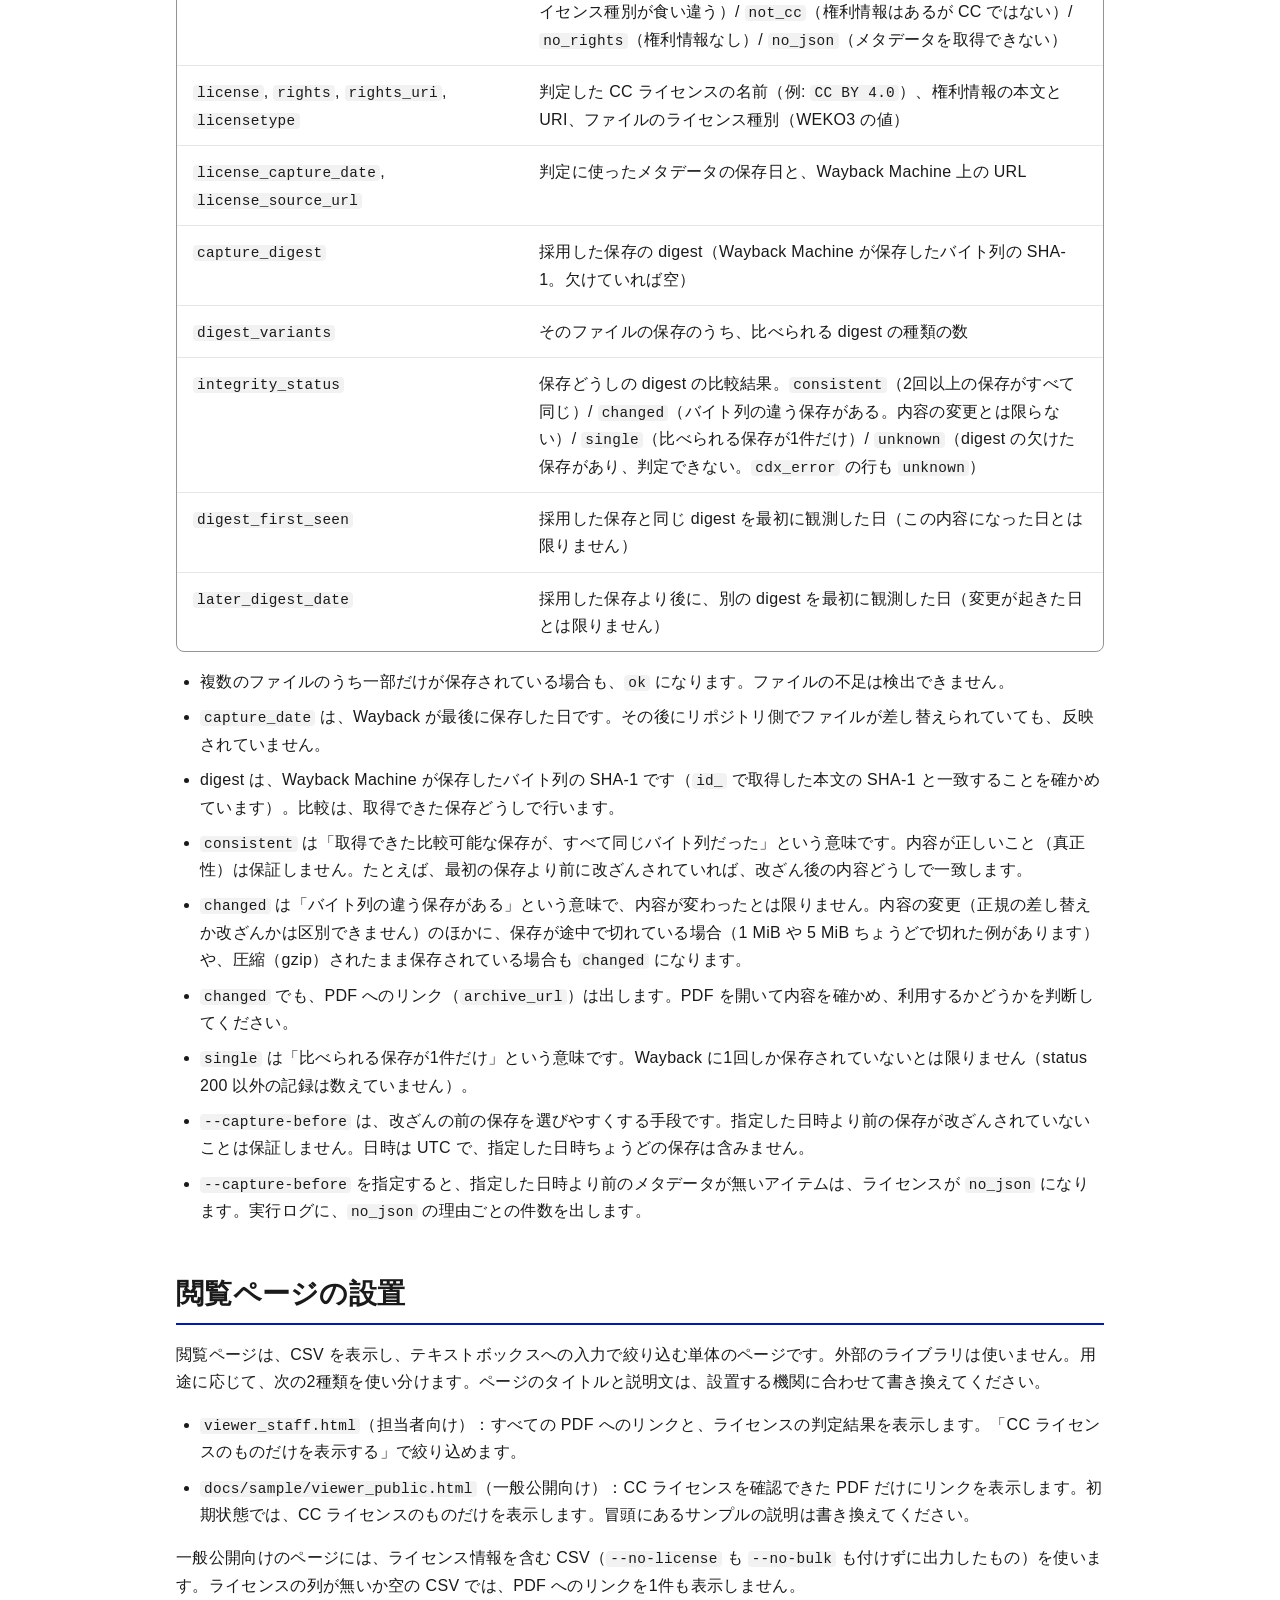
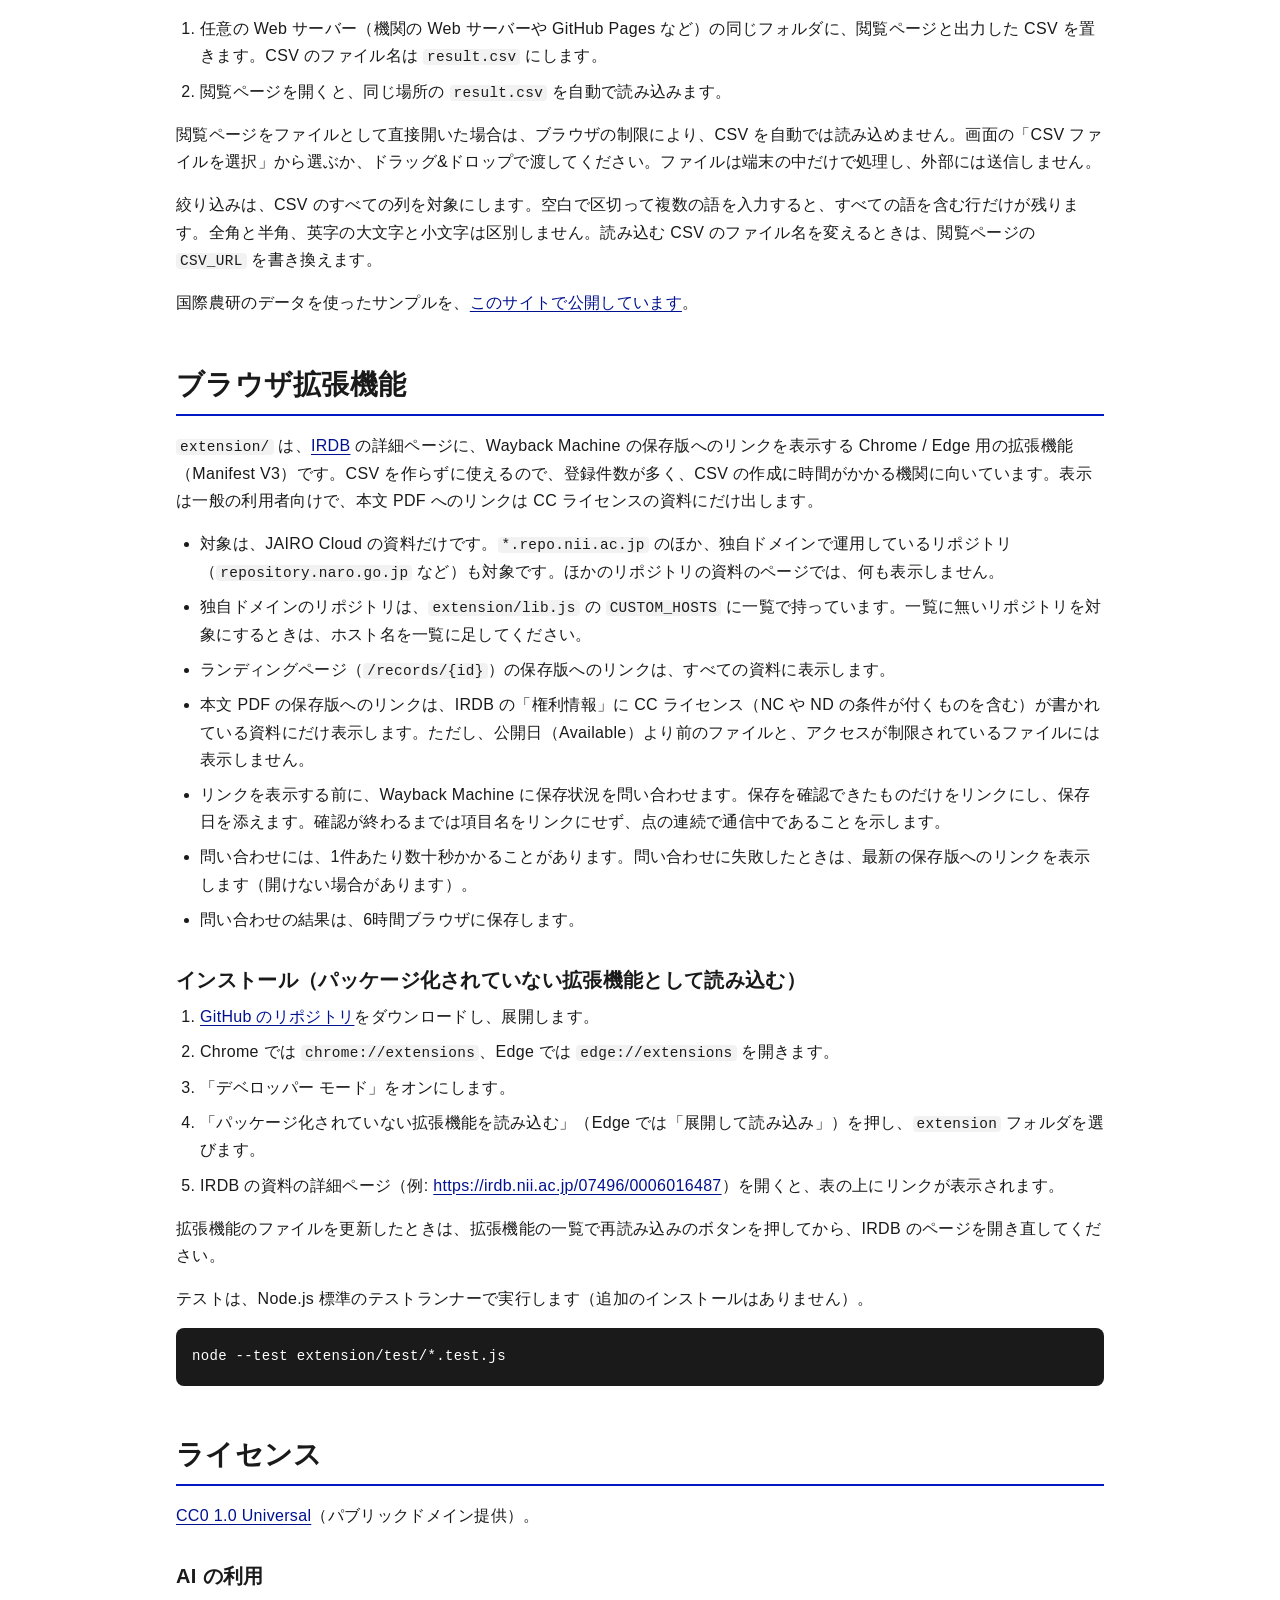
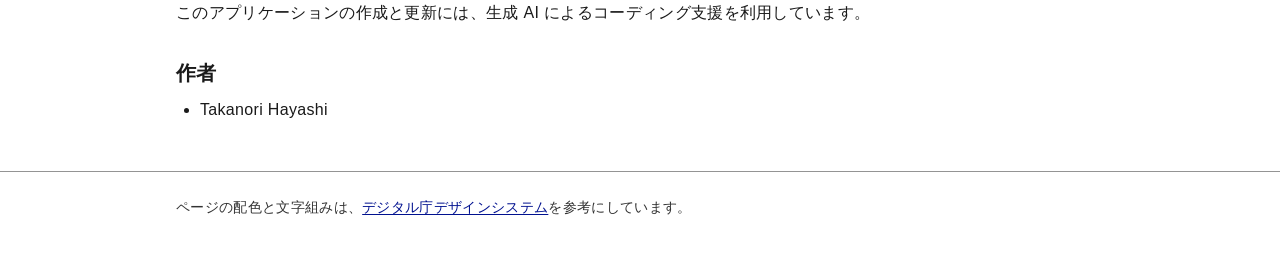
==== commit 207f4398: "changed を「バイト列の差異」と表し、差異があってもリンクを出すことを明記する (#5) - 実測で、changed には途中で切れた保存と gzip のまま保存されたものも含まれると   分か" ====
--- a/docs/index.html
+++ b/docs/index.html
@@ -302,9 +302,9 @@
           <tr><td><code>license_status</code></td><td><code>--no-license</code> / <code>--no-bulk</code> のときは空。<code>cc</code>（CC ライセンス。NC や ND の条件が付くものも含む）/ <code>check</code>（要確認。権利情報とファイルのライセンス種別が食い違う）/ <code>not_cc</code>（権利情報はあるが CC ではない）/ <code>no_rights</code>（権利情報なし）/ <code>no_json</code>（メタデータを取得できない）</td></tr>
           <tr><td class="wrap-first"><code>license</code>, <code>rights</code>, <code>rights_uri</code>, <code>licensetype</code></td><td>判定した CC ライセンスの名前（例: <code>CC BY 4.0</code>）、権利情報の本文と URI、ファイルのライセンス種別（WEKO3 の値）</td></tr>
           <tr><td class="wrap-first"><code>license_capture_date</code>, <code>license_source_url</code></td><td>判定に使ったメタデータの保存日と、Wayback Machine 上の URL</td></tr>
-          <tr><td><code>capture_digest</code></td><td>採用した保存の digest（内容の要約値。欠けていれば空）</td></tr>
+          <tr><td><code>capture_digest</code></td><td>採用した保存の digest（Wayback Machine が保存したバイト列の SHA-1。欠けていれば空）</td></tr>
           <tr><td><code>digest_variants</code></td><td>そのファイルの保存のうち、比べられる digest の種類の数</td></tr>
-          <tr><td><code>integrity_status</code></td><td>保存どうしの digest の比較結果。<code>consistent</code>（2回以上の保存がすべて同じ）/ <code>changed</code>（違う内容の保存がある）/ <code>single</code>（比べられる保存が1件だけ）/ <code>unknown</code>（digest の欠けた保存があり、判定できない。<code>cdx_error</code> の行も <code>unknown</code>）</td></tr>
+          <tr><td><code>integrity_status</code></td><td>保存どうしの digest の比較結果。<code>consistent</code>（2回以上の保存がすべて同じ）/ <code>changed</code>（バイト列の違う保存がある。内容の変更とは限らない）/ <code>single</code>（比べられる保存が1件だけ）/ <code>unknown</code>（digest の欠けた保存があり、判定できない。<code>cdx_error</code> の行も <code>unknown</code>）</td></tr>
           <tr><td><code>digest_first_seen</code></td><td>採用した保存と同じ digest を最初に観測した日（この内容になった日とは限りません）</td></tr>
           <tr><td><code>later_digest_date</code></td><td>採用した保存より後に、別の digest を最初に観測した日（変更が起きた日とは限りません）</td></tr>
         </tbody>
@@ -313,7 +313,10 @@
     <ul>
       <li>複数のファイルのうち一部だけが保存されている場合も、<code>ok</code> になります。ファイルの不足は検出できません。</li>
       <li><code>capture_date</code> は、Wayback が最後に保存した日です。その後にリポジトリ側でファイルが差し替えられていても、反映されていません。</li>
-      <li>digest の比較は、取得できた保存どうしで行います。<code>consistent</code> は「取得できた比較可能な保存がすべて同じ内容だった」という意味で、内容が正しいこと（真正性）は保証しません。<code>changed</code> も、正規の差し替えと改ざんを区別しません。</li>
+      <li>digest は、Wayback Machine が保存したバイト列の SHA-1 です（<code>id_</code> で取得した本文の SHA-1 と一致することを確かめています）。比較は、取得できた保存どうしで行います。</li>
+      <li><code>consistent</code> は「取得できた比較可能な保存が、すべて同じバイト列だった」という意味です。内容が正しいこと（真正性）は保証しません。たとえば、最初の保存より前に改ざんされていれば、改ざん後の内容どうしで一致します。</li>
+      <li><code>changed</code> は「バイト列の違う保存がある」という意味で、内容が変わったとは限りません。内容の変更（正規の差し替えか改ざんかは区別できません）のほかに、保存が途中で切れている場合（1 MiB や 5 MiB ちょうどで切れた例があります）や、圧縮（gzip）されたまま保存されている場合も <code>changed</code> になります。</li>
+      <li><code>changed</code> でも、PDF へのリンク（<code>archive_url</code>）は出します。PDF を開いて内容を確かめ、利用するかどうかを判断してください。</li>
       <li><code>single</code> は「比べられる保存が1件だけ」という意味です。Wayback に1回しか保存されていないとは限りません（status 200 以外の記録は数えていません）。</li>
       <li><code>--capture-before</code> は、改ざんの前の保存を選びやすくする手段です。指定した日時より前の保存が改ざんされていないことは保証しません。日時は UTC で、指定した日時ちょうどの保存は含みません。</li>
       <li><code>--capture-before</code> を指定すると、指定した日時より前のメタデータが無いアイテムは、ライセンスが <code>no_json</code> になります。実行ログに、<code>no_json</code> の理由ごとの件数を出します。</li>
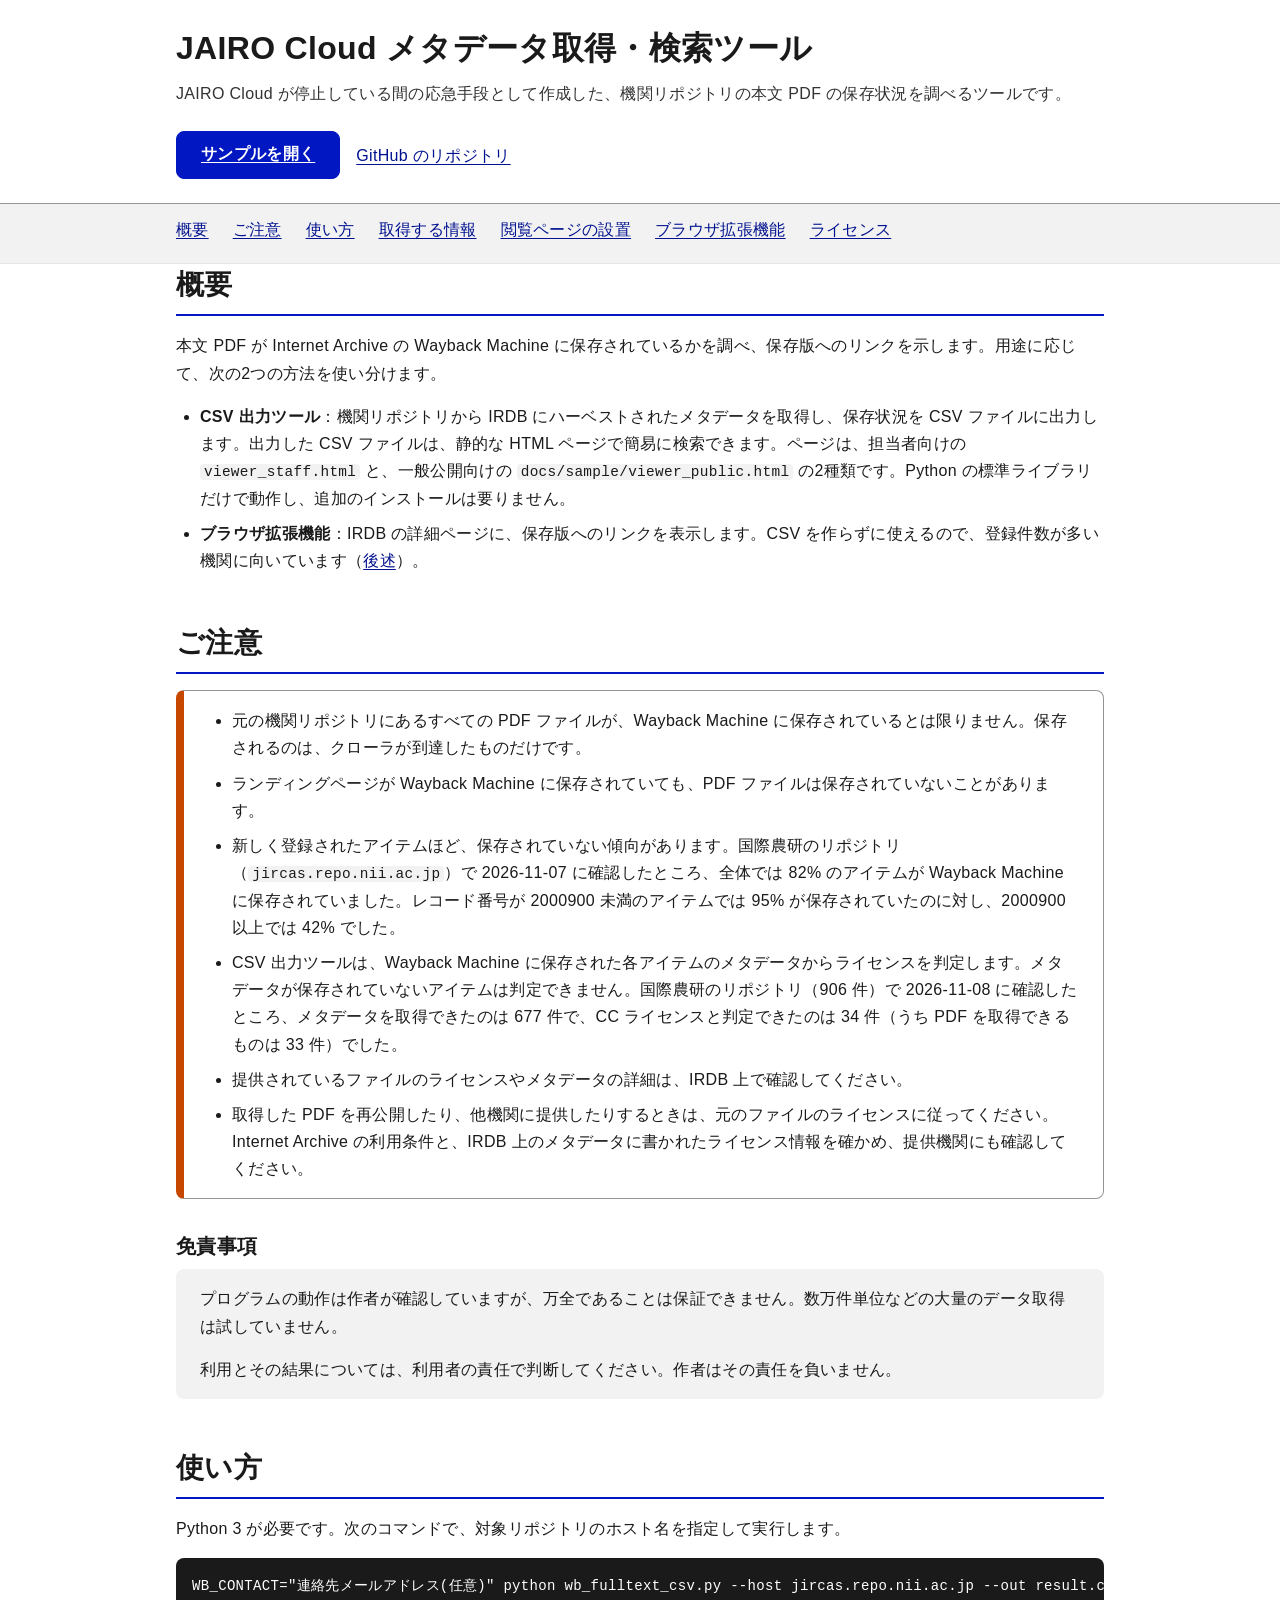
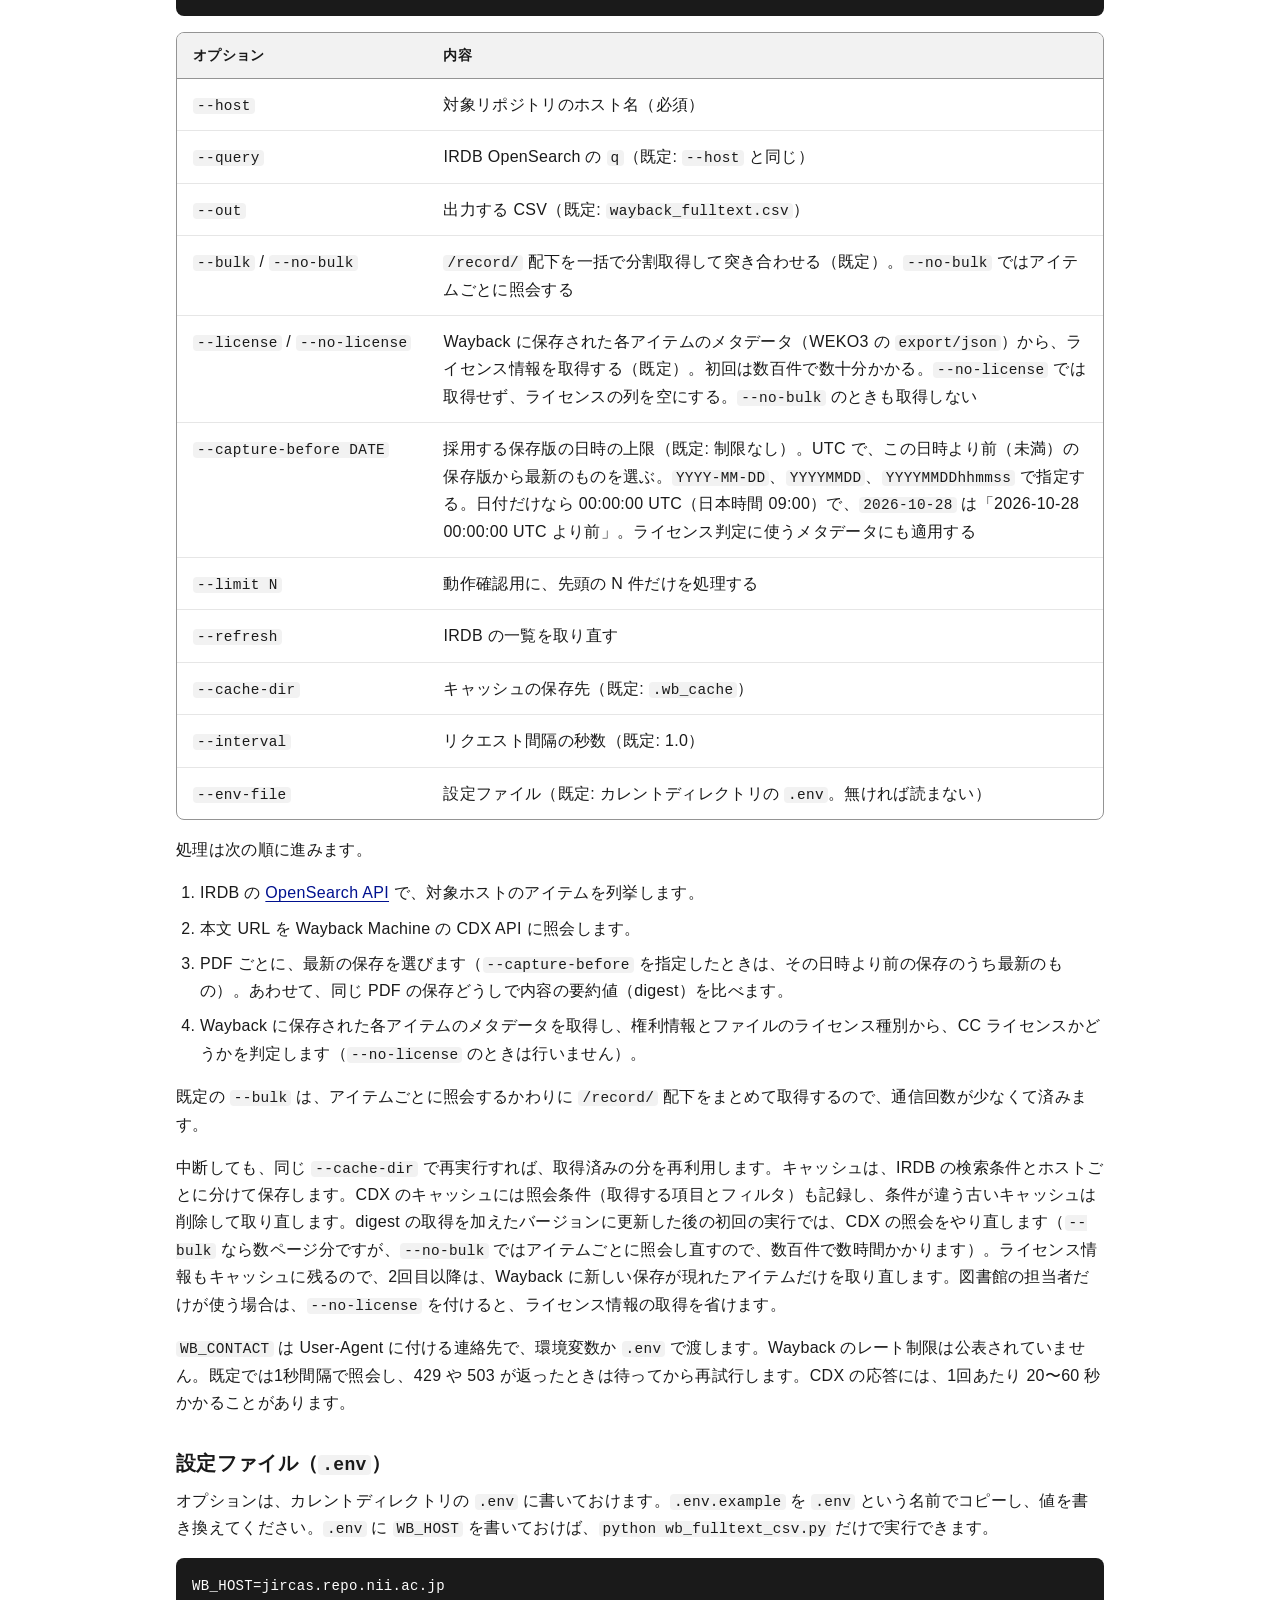
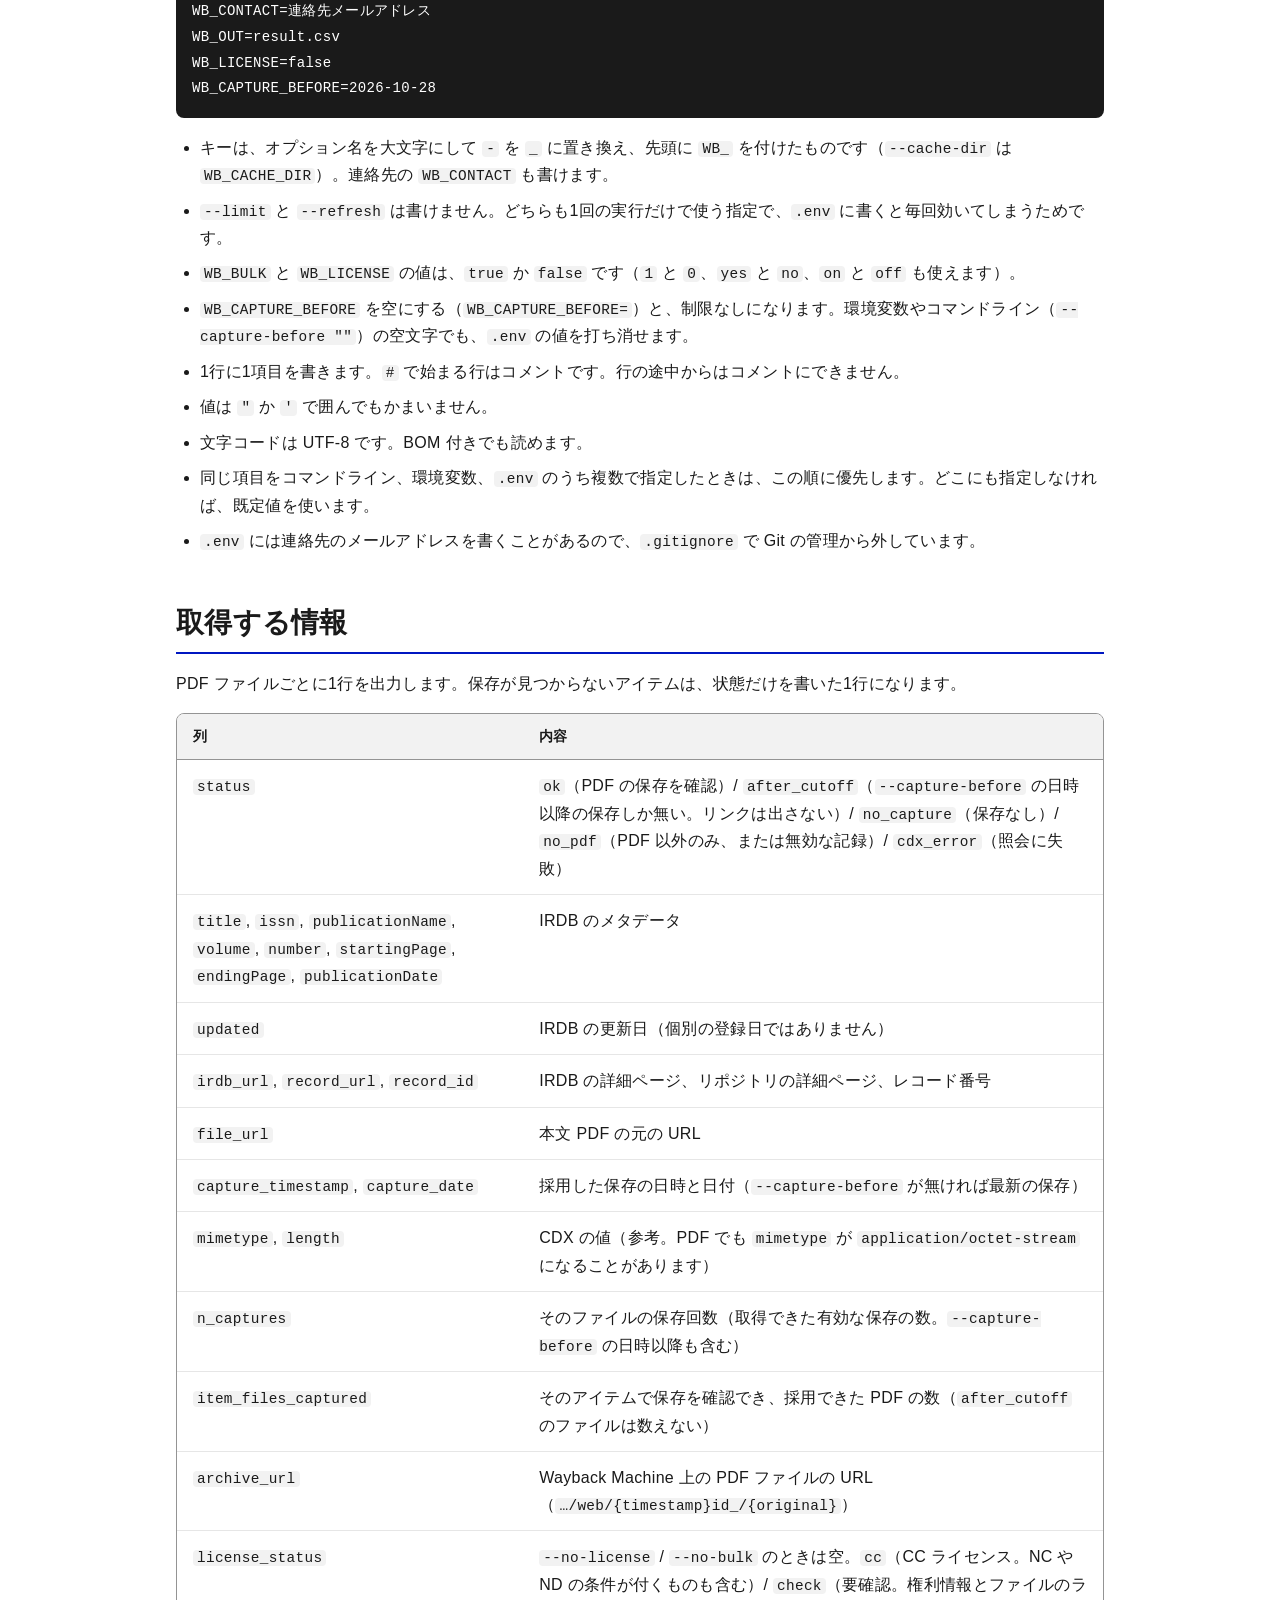
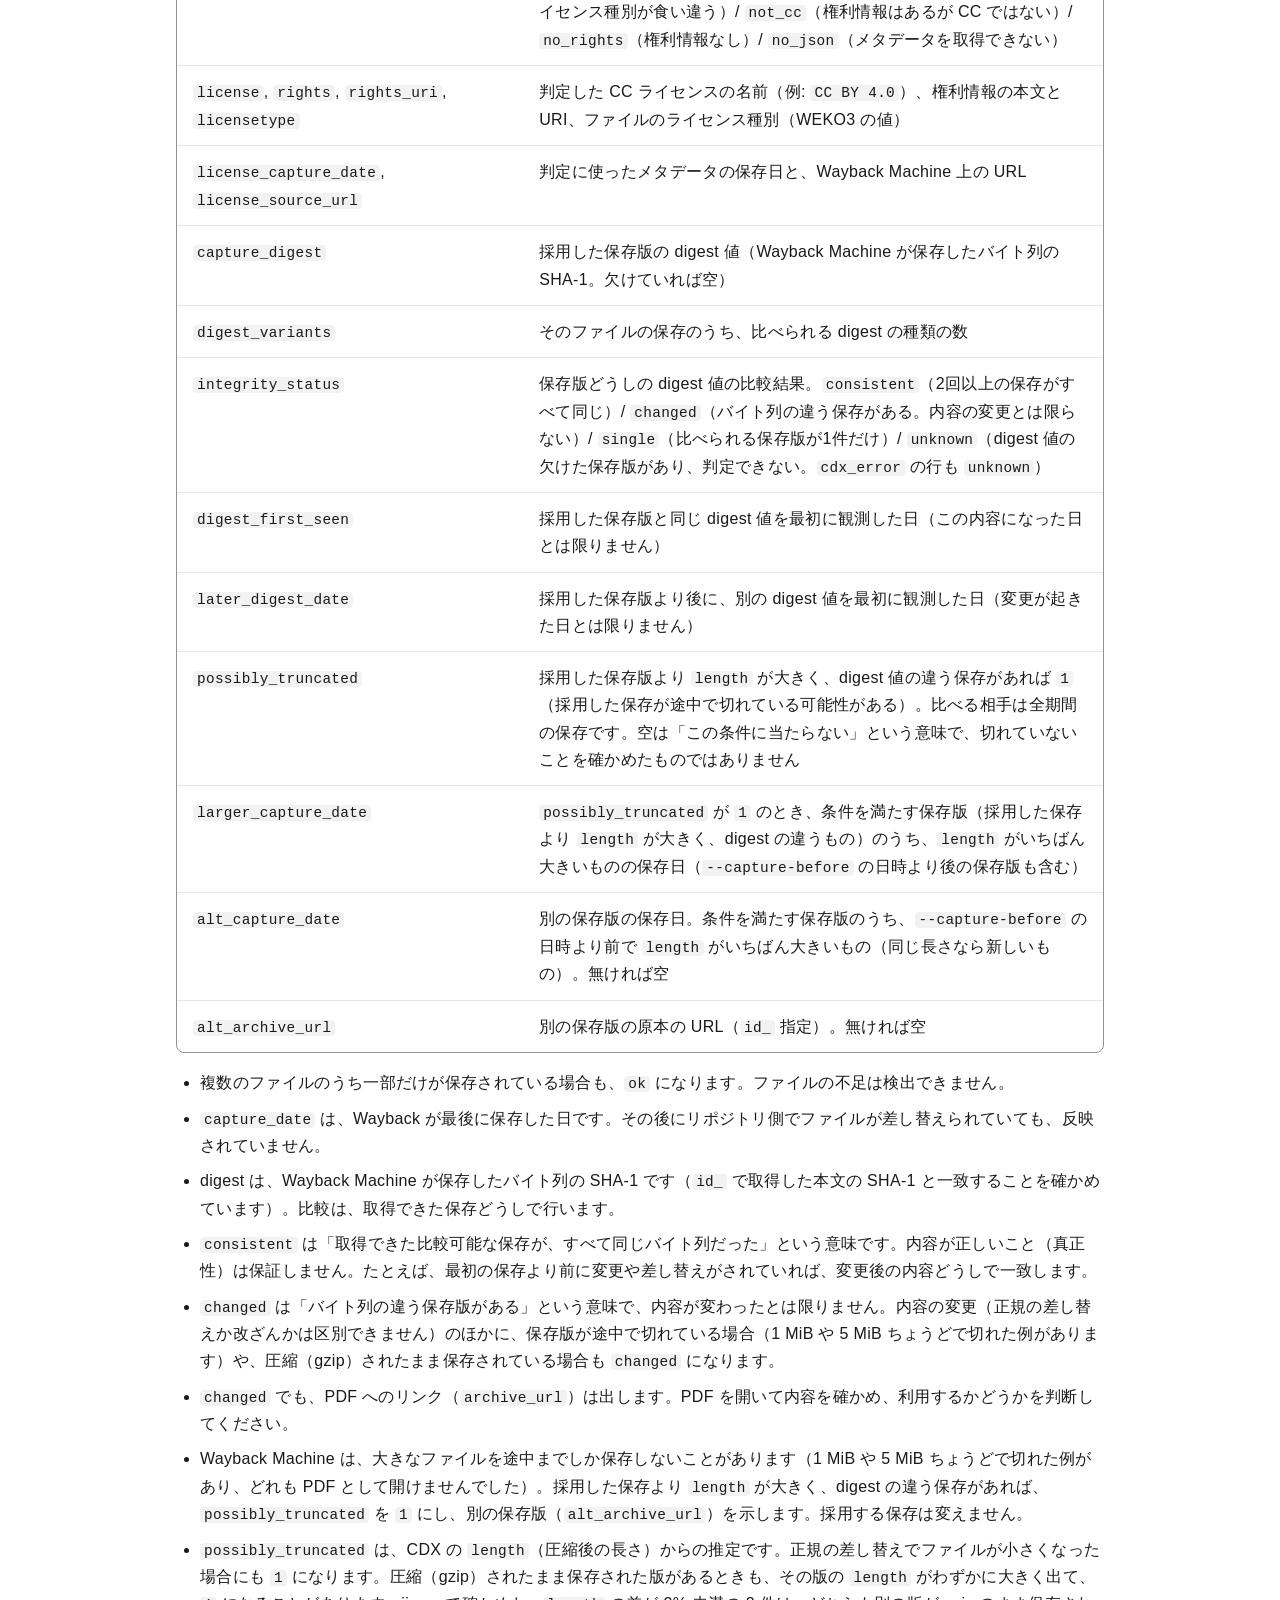
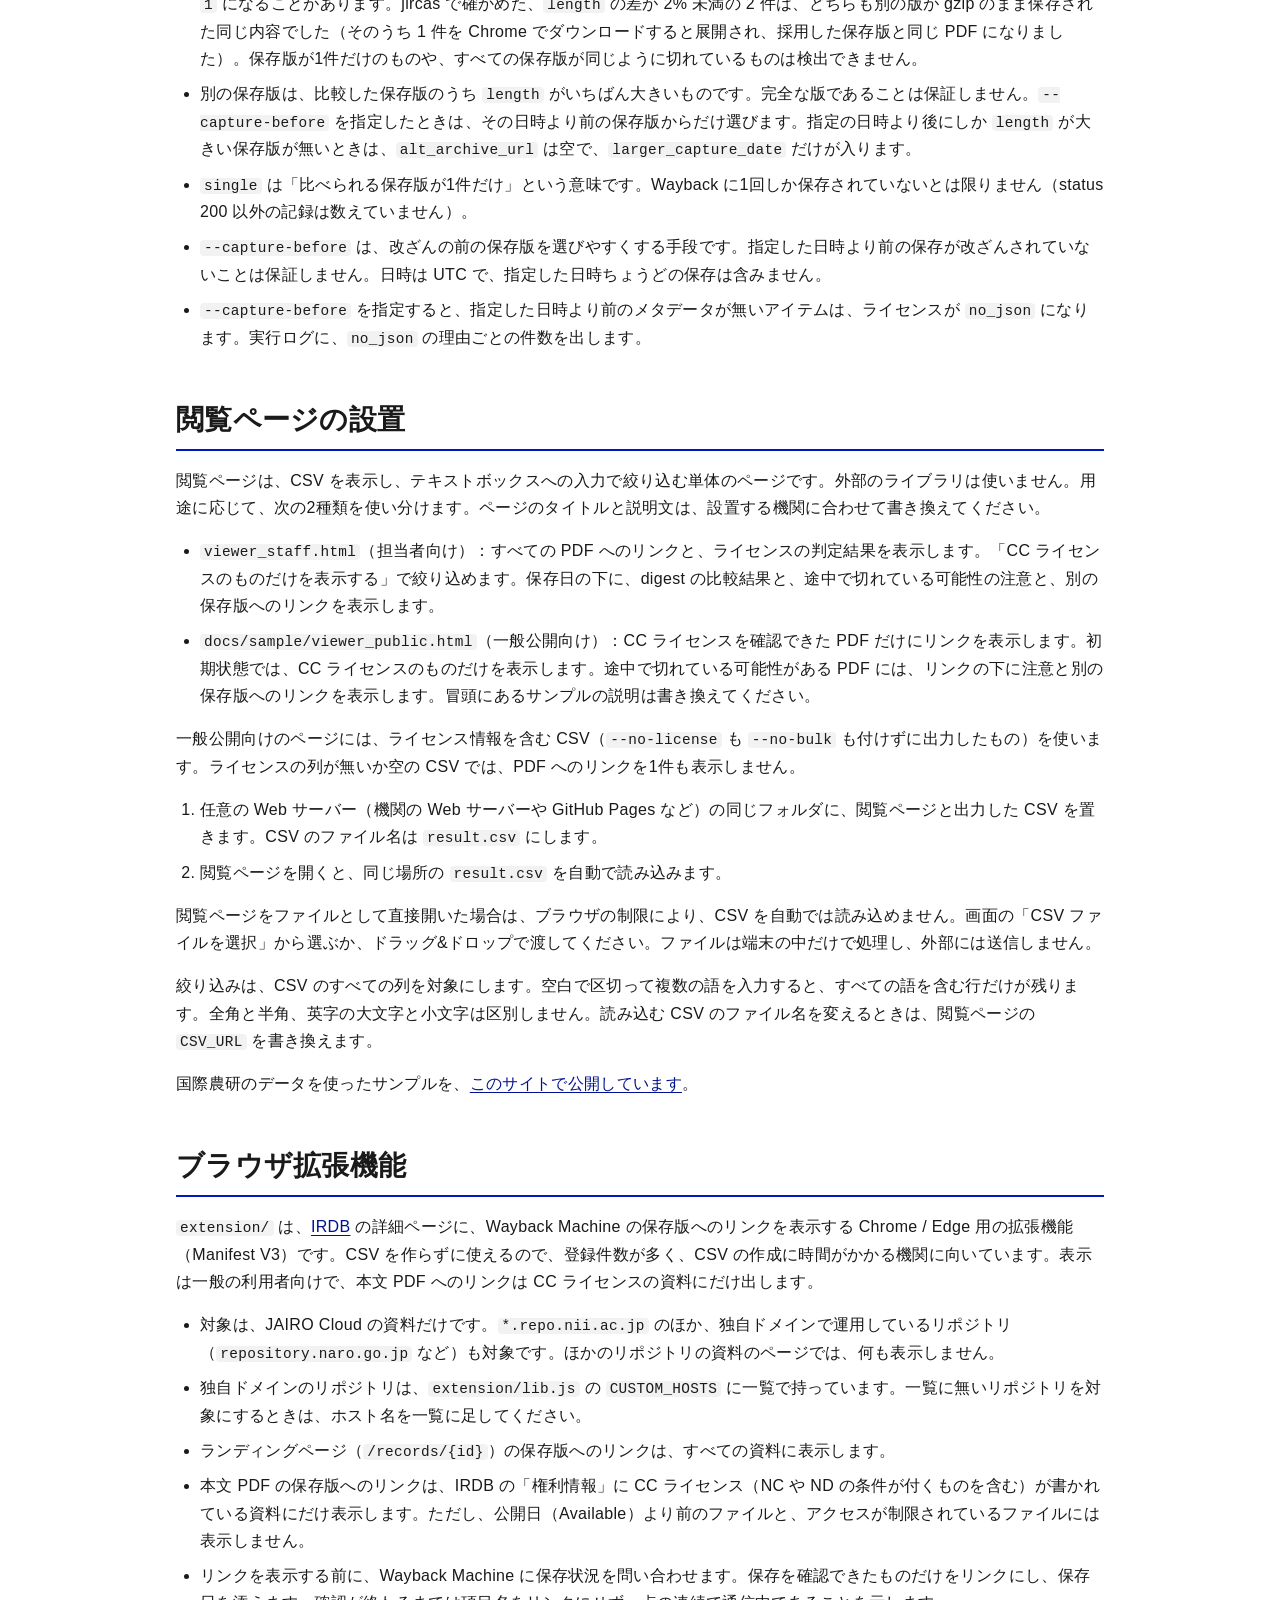
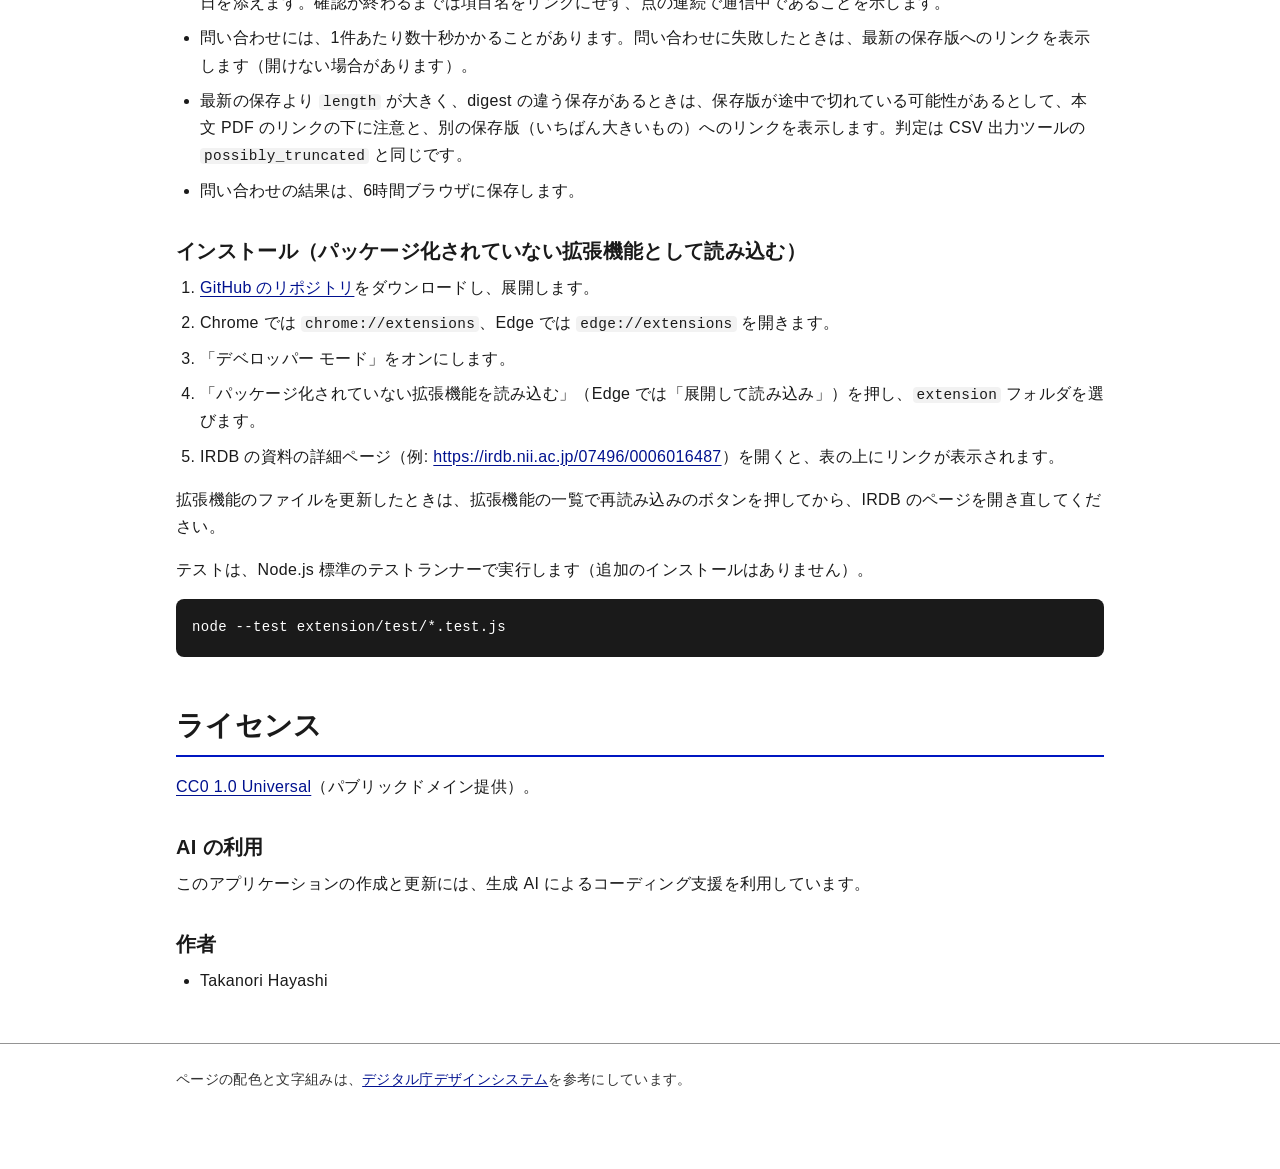
==== commit a1c18e4d: "途中で切れている可能性のある保存版に注意を出し、別の保存版へのリンクを示す (#7) 採用する保存版は変えず、採用版より length が大きく digest の違う保存があれば possibly_t" ====
--- a/docs/index.html
+++ b/docs/index.html
@@ -302,11 +302,15 @@
           <tr><td><code>license_status</code></td><td><code>--no-license</code> / <code>--no-bulk</code> のときは空。<code>cc</code>（CC ライセンス。NC や ND の条件が付くものも含む）/ <code>check</code>（要確認。権利情報とファイルのライセンス種別が食い違う）/ <code>not_cc</code>（権利情報はあるが CC ではない）/ <code>no_rights</code>（権利情報なし）/ <code>no_json</code>（メタデータを取得できない）</td></tr>
           <tr><td class="wrap-first"><code>license</code>, <code>rights</code>, <code>rights_uri</code>, <code>licensetype</code></td><td>判定した CC ライセンスの名前（例: <code>CC BY 4.0</code>）、権利情報の本文と URI、ファイルのライセンス種別（WEKO3 の値）</td></tr>
           <tr><td class="wrap-first"><code>license_capture_date</code>, <code>license_source_url</code></td><td>判定に使ったメタデータの保存日と、Wayback Machine 上の URL</td></tr>
-          <tr><td><code>capture_digest</code></td><td>採用した保存の digest（Wayback Machine が保存したバイト列の SHA-1。欠けていれば空）</td></tr>
+          <tr><td><code>capture_digest</code></td><td>採用した保存版の digest 値（Wayback Machine が保存したバイト列の SHA-1。欠けていれば空）</td></tr>
           <tr><td><code>digest_variants</code></td><td>そのファイルの保存のうち、比べられる digest の種類の数</td></tr>
-          <tr><td><code>integrity_status</code></td><td>保存どうしの digest の比較結果。<code>consistent</code>（2回以上の保存がすべて同じ）/ <code>changed</code>（バイト列の違う保存がある。内容の変更とは限らない）/ <code>single</code>（比べられる保存が1件だけ）/ <code>unknown</code>（digest の欠けた保存があり、判定できない。<code>cdx_error</code> の行も <code>unknown</code>）</td></tr>
-          <tr><td><code>digest_first_seen</code></td><td>採用した保存と同じ digest を最初に観測した日（この内容になった日とは限りません）</td></tr>
-          <tr><td><code>later_digest_date</code></td><td>採用した保存より後に、別の digest を最初に観測した日（変更が起きた日とは限りません）</td></tr>
+          <tr><td><code>integrity_status</code></td><td>保存版どうしの digest 値の比較結果。<code>consistent</code>（2回以上の保存がすべて同じ）/ <code>changed</code>（バイト列の違う保存がある。内容の変更とは限らない）/ <code>single</code>（比べられる保存版が1件だけ）/ <code>unknown</code>（digest 値の欠けた保存版があり、判定できない。<code>cdx_error</code> の行も <code>unknown</code>）</td></tr>
+          <tr><td><code>digest_first_seen</code></td><td>採用した保存版と同じ digest 値を最初に観測した日（この内容になった日とは限りません）</td></tr>
+          <tr><td><code>later_digest_date</code></td><td>採用した保存版より後に、別の digest 値を最初に観測した日（変更が起きた日とは限りません）</td></tr>
+          <tr><td><code>possibly_truncated</code></td><td>採用した保存版より <code>length</code> が大きく、digest 値の違う保存があれば <code>1</code>（採用した保存が途中で切れている可能性がある）。比べる相手は全期間の保存です。空は「この条件に当たらない」という意味で、切れていないことを確かめたものではありません</td></tr>
+          <tr><td><code>larger_capture_date</code></td><td><code>possibly_truncated</code> が <code>1</code> のとき、条件を満たす保存版（採用した保存より <code>length</code> が大きく、digest の違うもの）のうち、<code>length</code> がいちばん大きいものの保存日（<code>--capture-before</code> の日時より後の保存版も含む）</td></tr>
+          <tr><td><code>alt_capture_date</code></td><td>別の保存版の保存日。条件を満たす保存版のうち、<code>--capture-before</code> の日時より前で <code>length</code> がいちばん大きいもの（同じ長さなら新しいもの）。無ければ空</td></tr>
+          <tr><td><code>alt_archive_url</code></td><td>別の保存版の原本の URL（<code>id_</code> 指定）。無ければ空</td></tr>
         </tbody>
       </table>
     </div>
@@ -314,11 +318,14 @@
       <li>複数のファイルのうち一部だけが保存されている場合も、<code>ok</code> になります。ファイルの不足は検出できません。</li>
       <li><code>capture_date</code> は、Wayback が最後に保存した日です。その後にリポジトリ側でファイルが差し替えられていても、反映されていません。</li>
       <li>digest は、Wayback Machine が保存したバイト列の SHA-1 です（<code>id_</code> で取得した本文の SHA-1 と一致することを確かめています）。比較は、取得できた保存どうしで行います。</li>
-      <li><code>consistent</code> は「取得できた比較可能な保存が、すべて同じバイト列だった」という意味です。内容が正しいこと（真正性）は保証しません。たとえば、最初の保存より前に改ざんされていれば、改ざん後の内容どうしで一致します。</li>
-      <li><code>changed</code> は「バイト列の違う保存がある」という意味で、内容が変わったとは限りません。内容の変更（正規の差し替えか改ざんかは区別できません）のほかに、保存が途中で切れている場合（1 MiB や 5 MiB ちょうどで切れた例があります）や、圧縮（gzip）されたまま保存されている場合も <code>changed</code> になります。</li>
+      <li><code>consistent</code> は「取得できた比較可能な保存が、すべて同じバイト列だった」という意味です。内容が正しいこと（真正性）は保証しません。たとえば、最初の保存より前に変更や差し替えがされていれば、変更後の内容どうしで一致します。</li>
+      <li><code>changed</code> は「バイト列の違う保存版がある」という意味で、内容が変わったとは限りません。内容の変更（正規の差し替えか改ざんかは区別できません）のほかに、保存版が途中で切れている場合（1 MiB や 5 MiB ちょうどで切れた例があります）や、圧縮（gzip）されたまま保存されている場合も <code>changed</code> になります。</li>
       <li><code>changed</code> でも、PDF へのリンク（<code>archive_url</code>）は出します。PDF を開いて内容を確かめ、利用するかどうかを判断してください。</li>
-      <li><code>single</code> は「比べられる保存が1件だけ」という意味です。Wayback に1回しか保存されていないとは限りません（status 200 以外の記録は数えていません）。</li>
-      <li><code>--capture-before</code> は、改ざんの前の保存を選びやすくする手段です。指定した日時より前の保存が改ざんされていないことは保証しません。日時は UTC で、指定した日時ちょうどの保存は含みません。</li>
+      <li>Wayback Machine は、大きなファイルを途中までしか保存しないことがあります（1 MiB や 5 MiB ちょうどで切れた例があり、どれも PDF として開けませんでした）。採用した保存より <code>length</code> が大きく、digest の違う保存があれば、<code>possibly_truncated</code> を <code>1</code> にし、別の保存版（<code>alt_archive_url</code>）を示します。採用する保存は変えません。</li>
+      <li><code>possibly_truncated</code> は、CDX の <code>length</code>（圧縮後の長さ）からの推定です。正規の差し替えでファイルが小さくなった場合にも <code>1</code> になります。圧縮（gzip）されたまま保存された版があるときも、その版の <code>length</code> がわずかに大きく出て、<code>1</code> になることがあります。jircas で確かめた、<code>length</code> の差が 2% 未満の 2 件は、どちらも別の版が gzip のまま保存された同じ内容でした（そのうち 1 件を Chrome でダウンロードすると展開され、採用した保存版と同じ PDF になりました）。保存版が1件だけのものや、すべての保存版が同じように切れているものは検出できません。</li>
+      <li>別の保存版は、比較した保存版のうち <code>length</code> がいちばん大きいものです。完全な版であることは保証しません。<code>--capture-before</code> を指定したときは、その日時より前の保存版からだけ選びます。指定の日時より後にしか <code>length</code> が大きい保存版が無いときは、<code>alt_archive_url</code> は空で、<code>larger_capture_date</code> だけが入ります。</li>
+      <li><code>single</code> は「比べられる保存版が1件だけ」という意味です。Wayback に1回しか保存されていないとは限りません（status 200 以外の記録は数えていません）。</li>
+      <li><code>--capture-before</code> は、改ざんの前の保存版を選びやすくする手段です。指定した日時より前の保存が改ざんされていないことは保証しません。日時は UTC で、指定した日時ちょうどの保存は含みません。</li>
       <li><code>--capture-before</code> を指定すると、指定した日時より前のメタデータが無いアイテムは、ライセンスが <code>no_json</code> になります。実行ログに、<code>no_json</code> の理由ごとの件数を出します。</li>
     </ul>
   </section>
@@ -327,8 +334,8 @@
     <h2>閲覧ページの設置</h2>
     <p>閲覧ページは、CSV を表示し、テキストボックスへの入力で絞り込む単体のページです。外部のライブラリは使いません。用途に応じて、次の2種類を使い分けます。ページのタイトルと説明文は、設置する機関に合わせて書き換えてください。</p>
     <ul>
-      <li><code>viewer_staff.html</code>（担当者向け）：すべての PDF へのリンクと、ライセンスの判定結果を表示します。「CC ライセンスのものだけを表示する」で絞り込めます。</li>
-      <li><code>docs/sample/viewer_public.html</code>（一般公開向け）：CC ライセンスを確認できた PDF だけにリンクを表示します。初期状態では、CC ライセンスのものだけを表示します。冒頭にあるサンプルの説明は書き換えてください。</li>
+      <li><code>viewer_staff.html</code>（担当者向け）：すべての PDF へのリンクと、ライセンスの判定結果を表示します。「CC ライセンスのものだけを表示する」で絞り込めます。保存日の下に、digest の比較結果と、途中で切れている可能性の注意と、別の保存版へのリンクを表示します。</li>
+      <li><code>docs/sample/viewer_public.html</code>（一般公開向け）：CC ライセンスを確認できた PDF だけにリンクを表示します。初期状態では、CC ライセンスのものだけを表示します。途中で切れている可能性がある PDF には、リンクの下に注意と別の保存版へのリンクを表示します。冒頭にあるサンプルの説明は書き換えてください。</li>
     </ul>
     <p>一般公開向けのページには、ライセンス情報を含む CSV（<code>--no-license</code> も <code>--no-bulk</code> も付けずに出力したもの）を使います。ライセンスの列が無いか空の CSV では、PDF へのリンクを1件も表示しません。</p>
     <ol>
@@ -350,6 +357,7 @@
       <li>本文 PDF の保存版へのリンクは、IRDB の「権利情報」に CC ライセンス（NC や ND の条件が付くものを含む）が書かれている資料にだけ表示します。ただし、公開日（Available）より前のファイルと、アクセスが制限されているファイルには表示しません。</li>
       <li>リンクを表示する前に、Wayback Machine に保存状況を問い合わせます。保存を確認できたものだけをリンクにし、保存日を添えます。確認が終わるまでは項目名をリンクにせず、点の連続で通信中であることを示します。</li>
       <li>問い合わせには、1件あたり数十秒かかることがあります。問い合わせに失敗したときは、最新の保存版へのリンクを表示します（開けない場合があります）。</li>
+      <li>最新の保存より <code>length</code> が大きく、digest の違う保存があるときは、保存版が途中で切れている可能性があるとして、本文 PDF のリンクの下に注意と、別の保存版（いちばん大きいもの）へのリンクを表示します。判定は CSV 出力ツールの <code>possibly_truncated</code> と同じです。</li>
       <li>問い合わせの結果は、6時間ブラウザに保存します。</li>
     </ul>
 
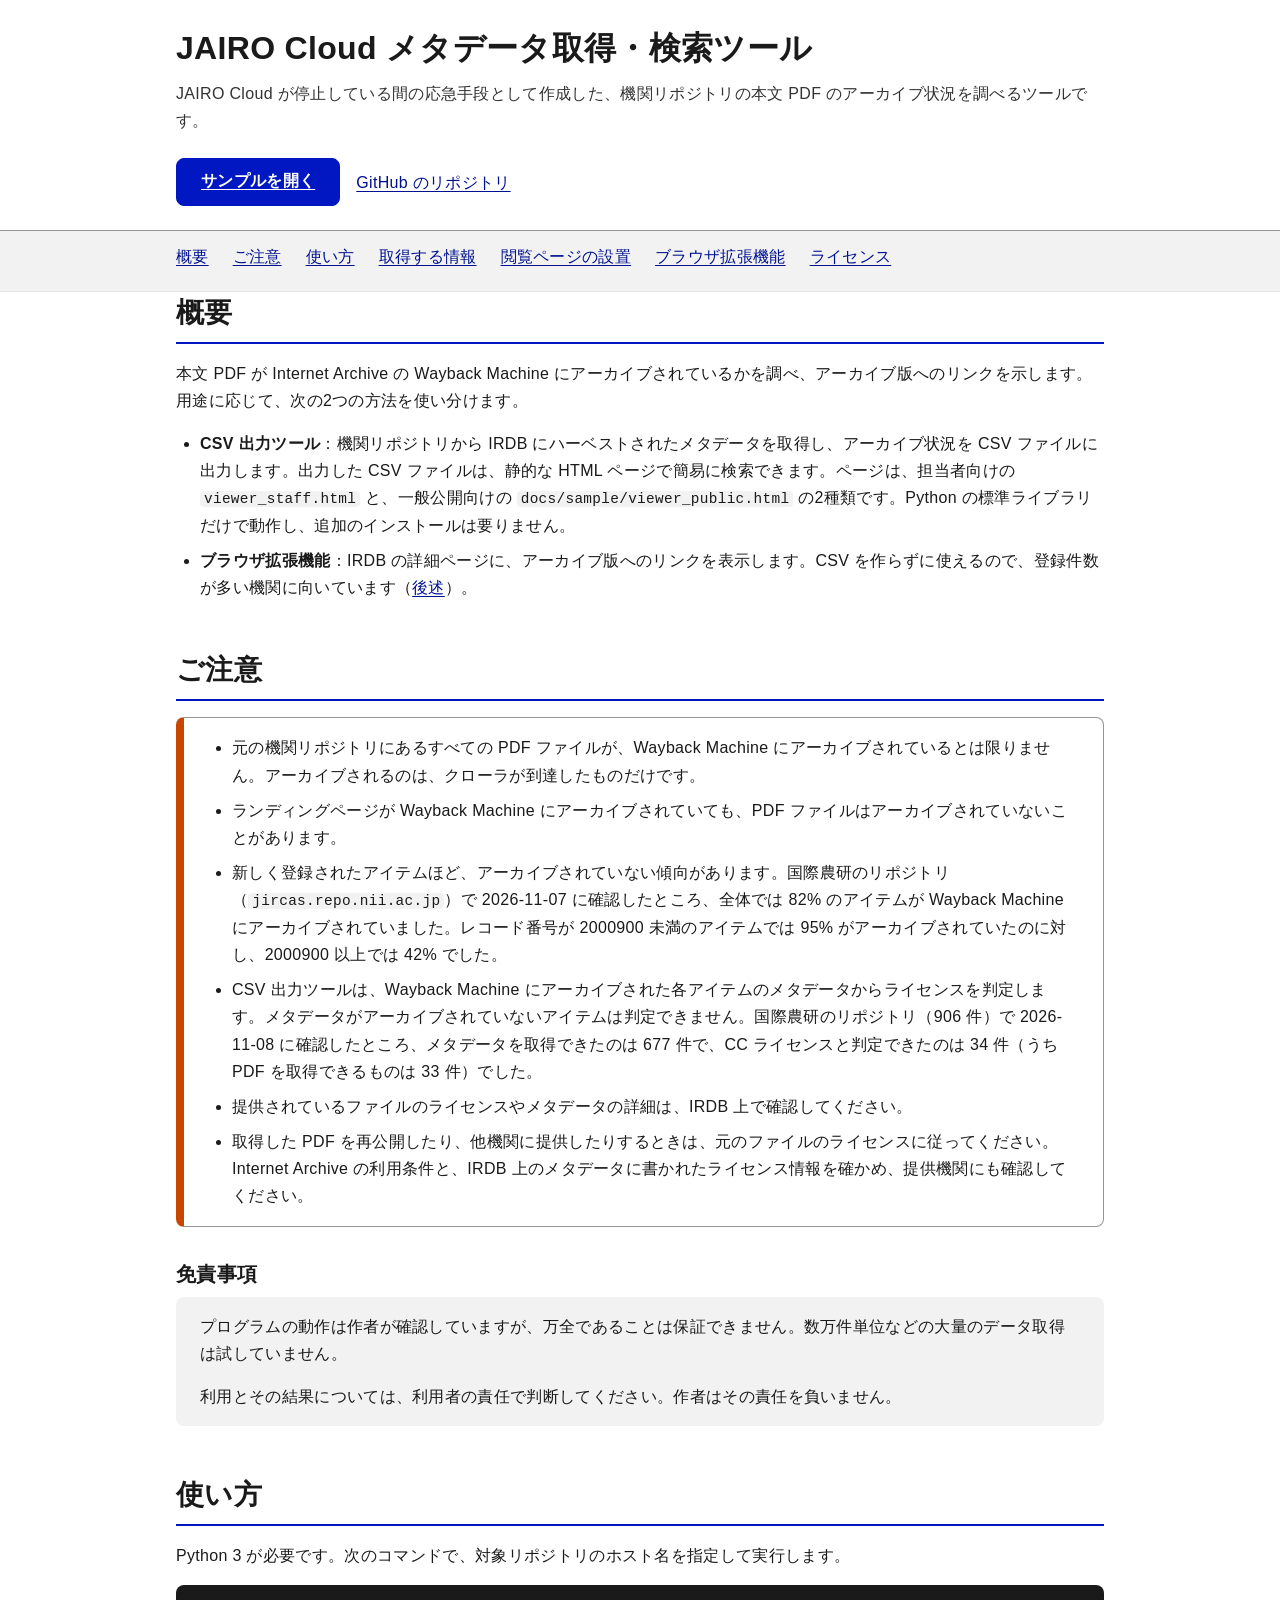
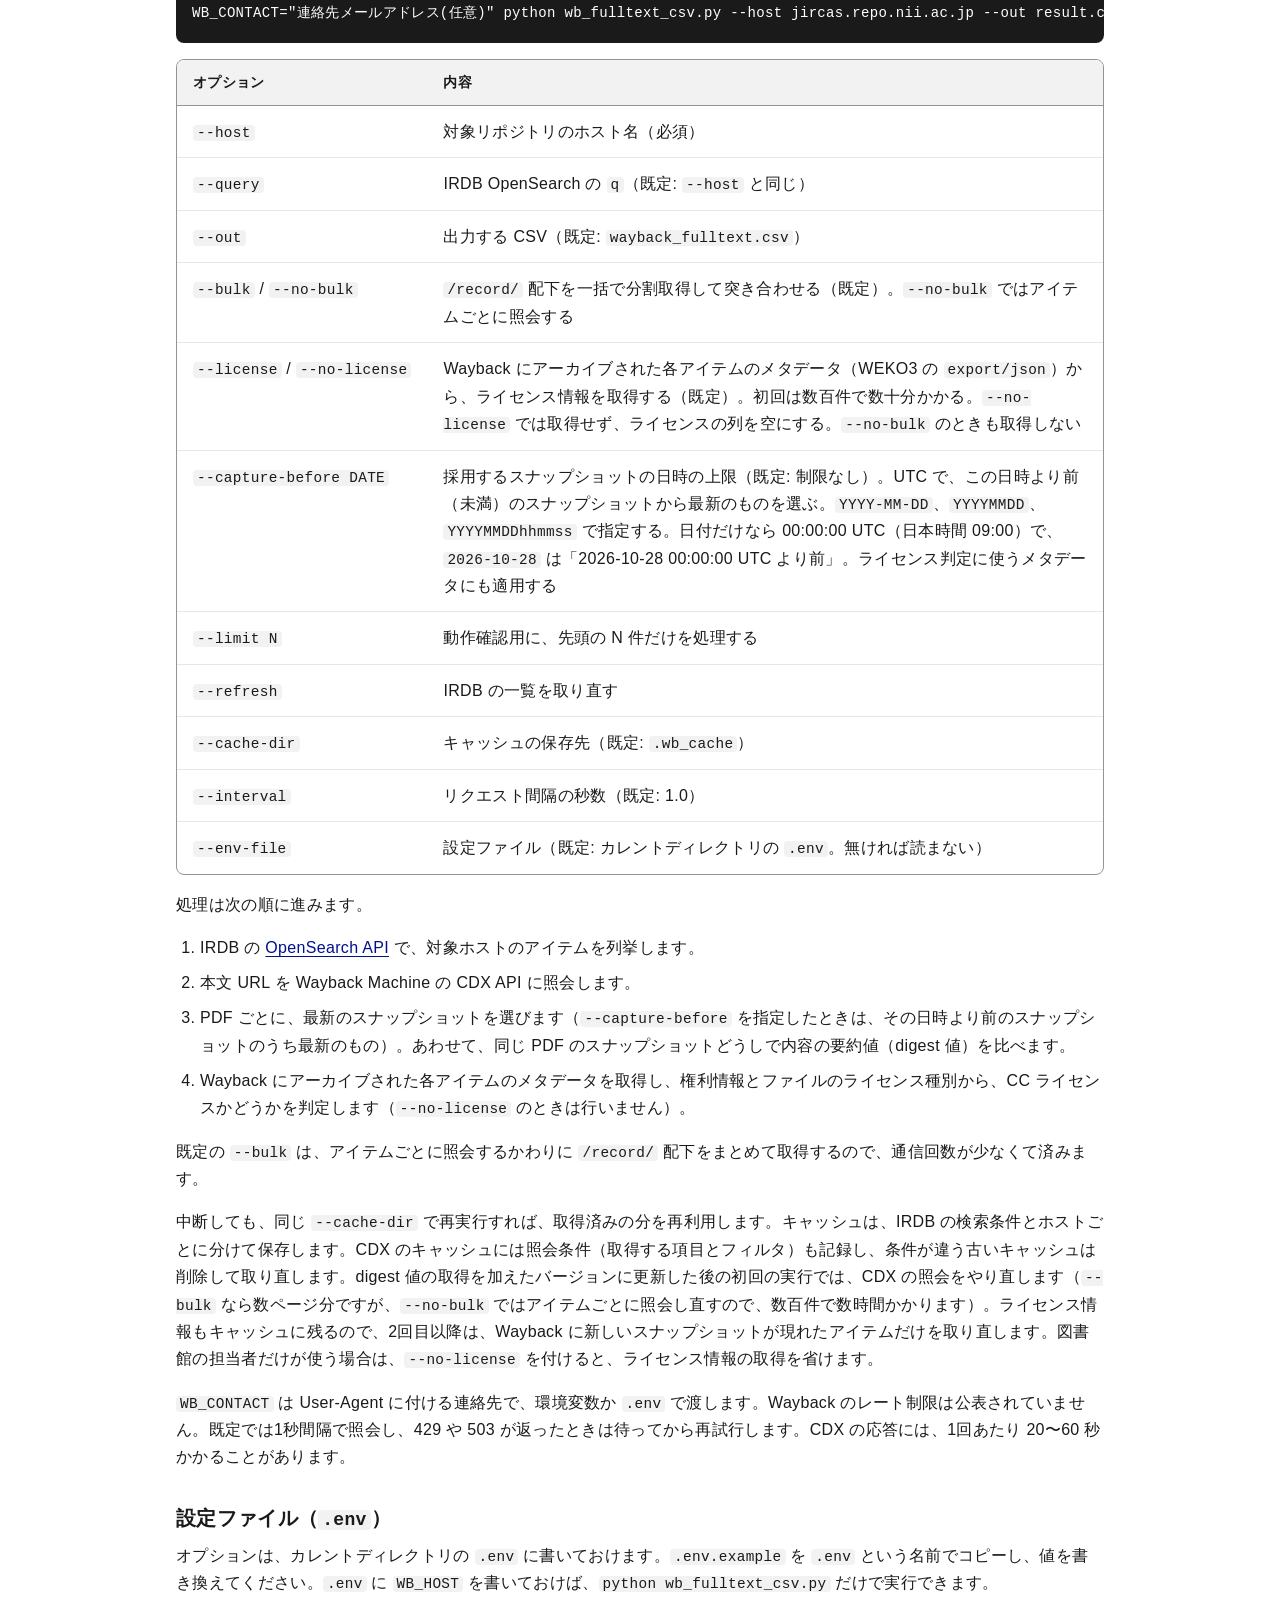
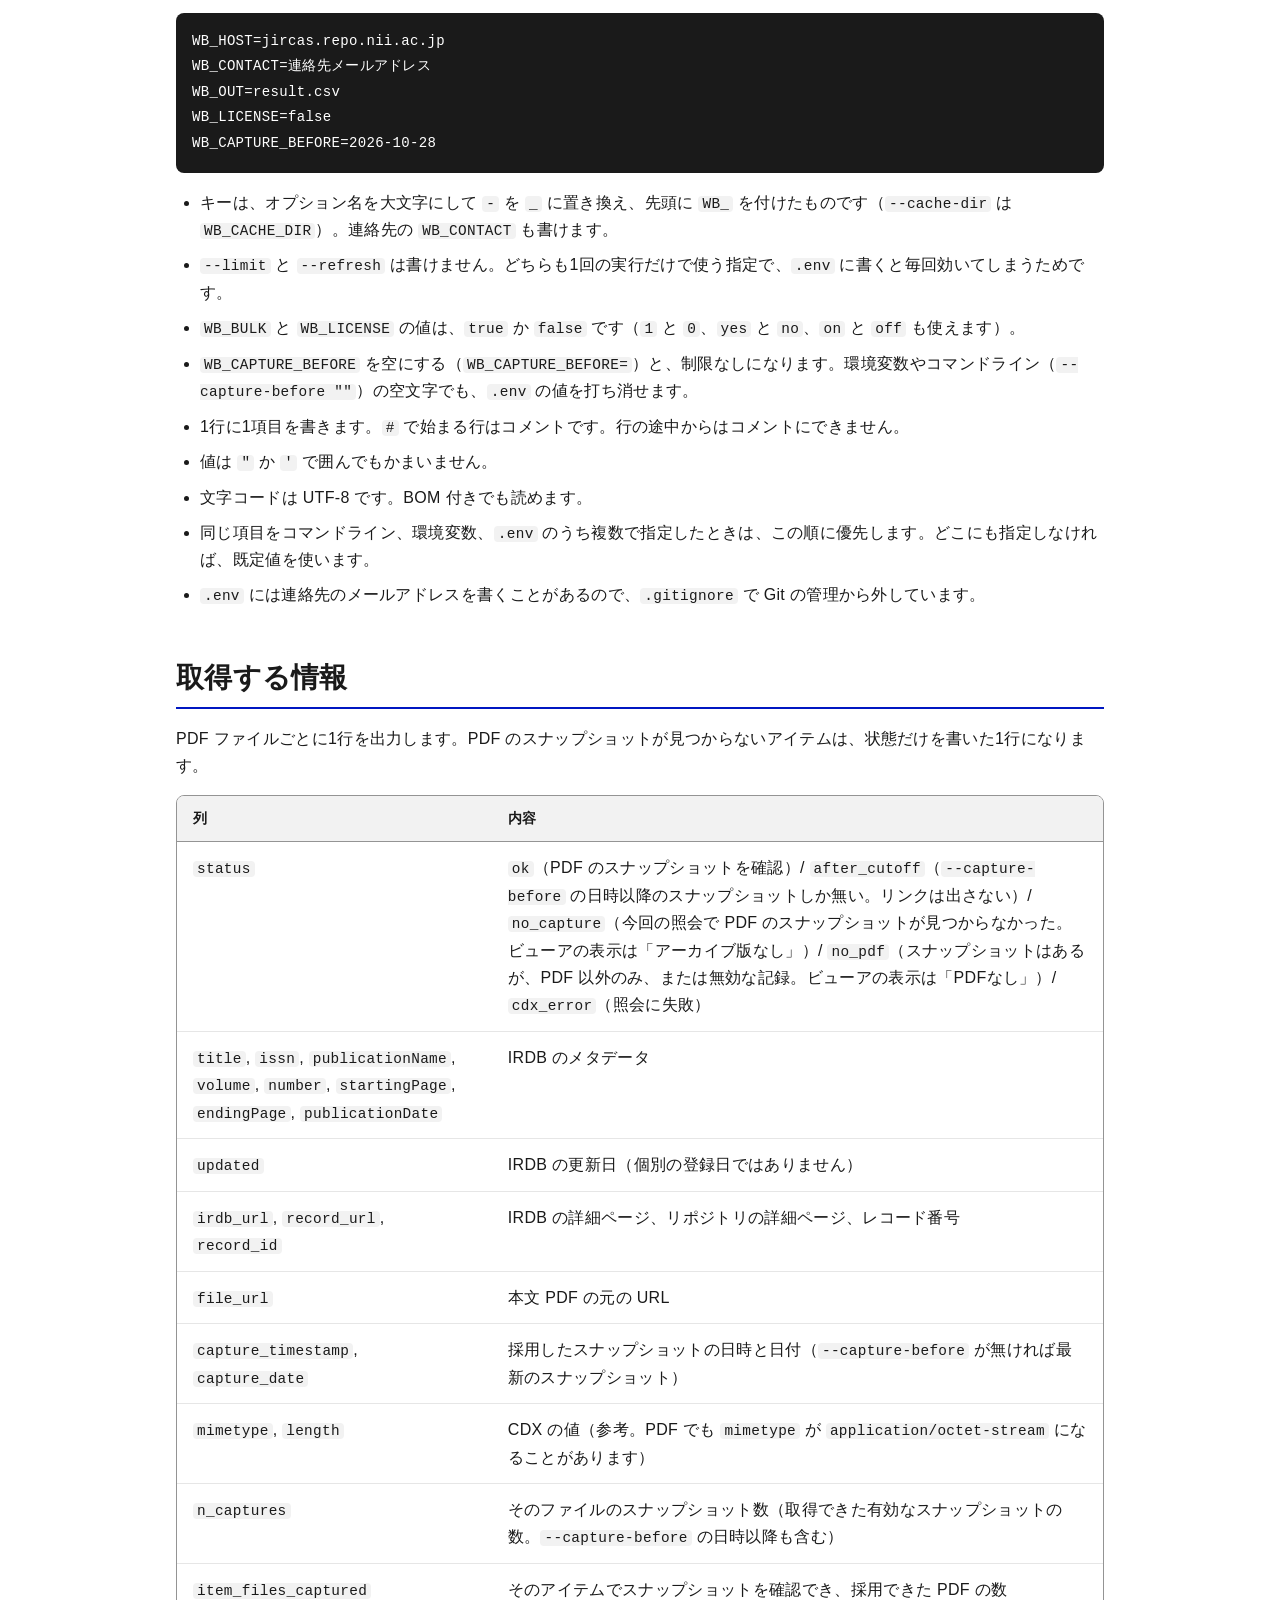
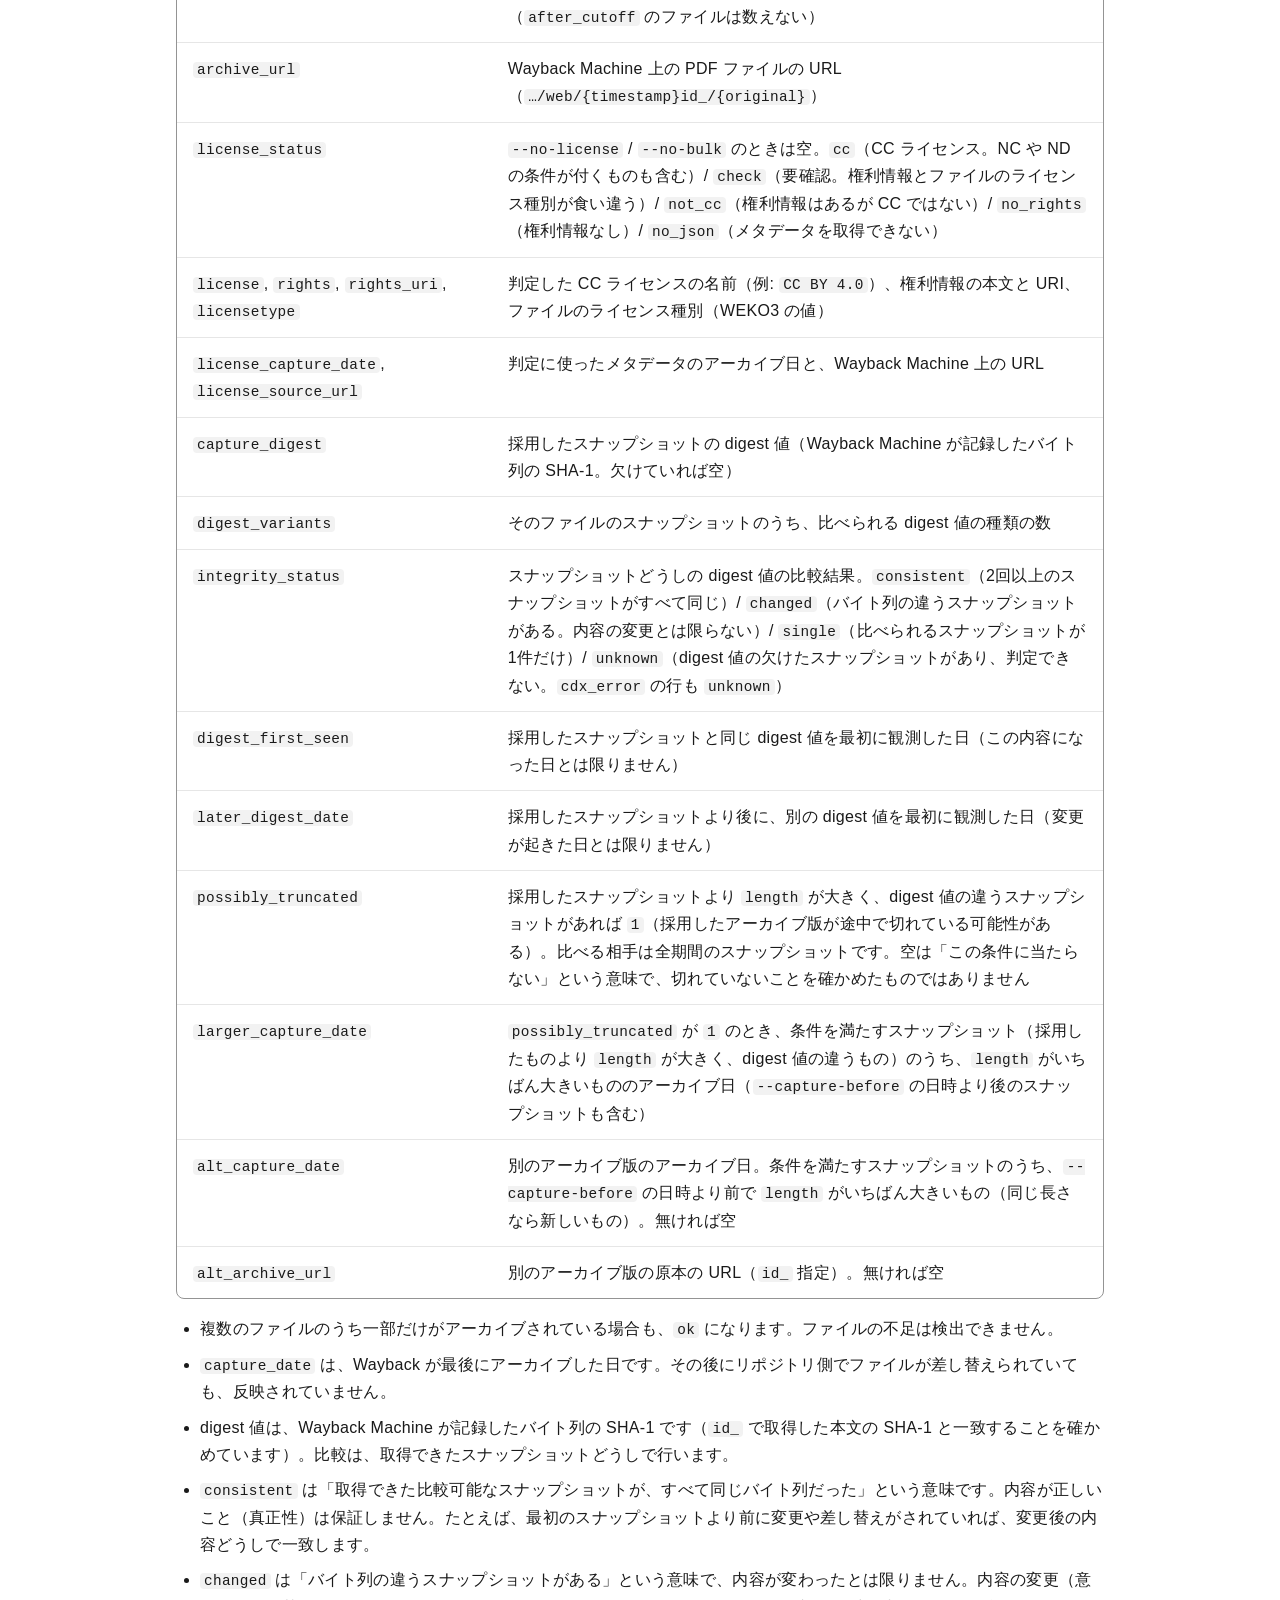
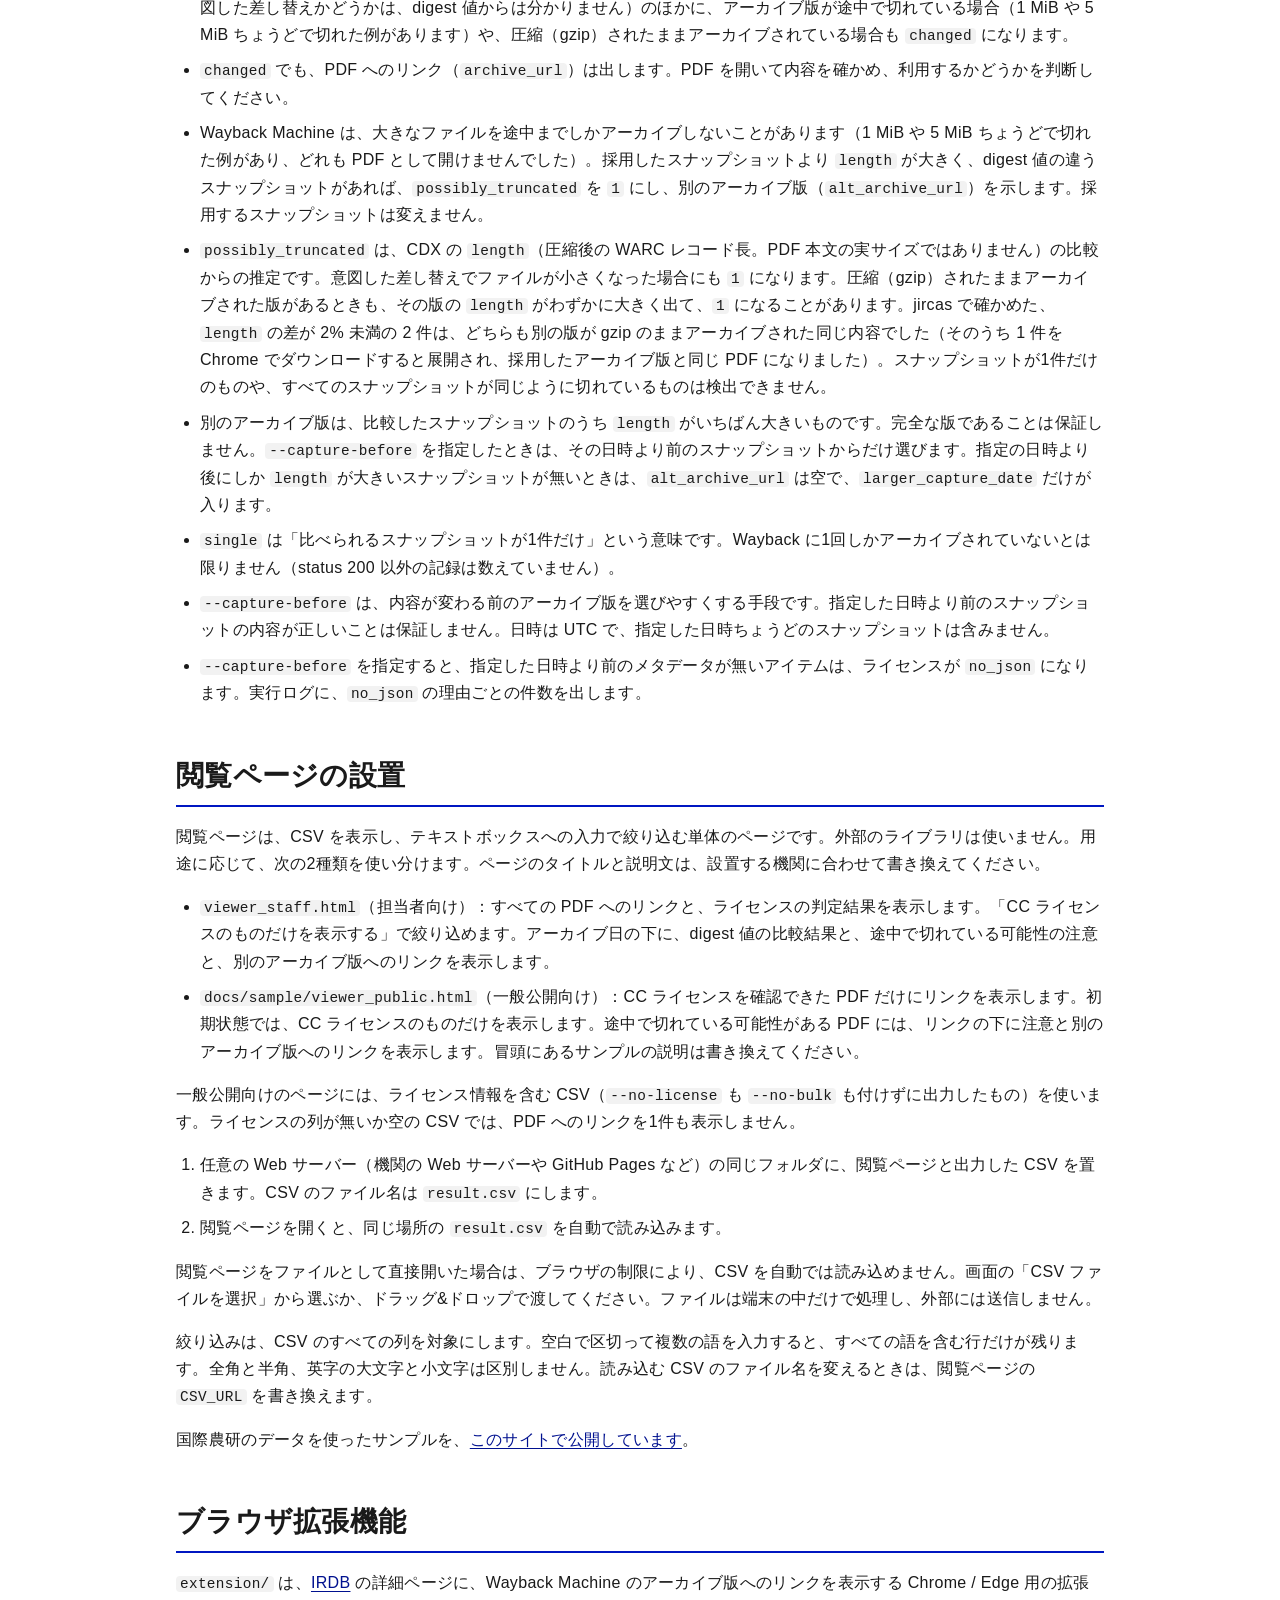
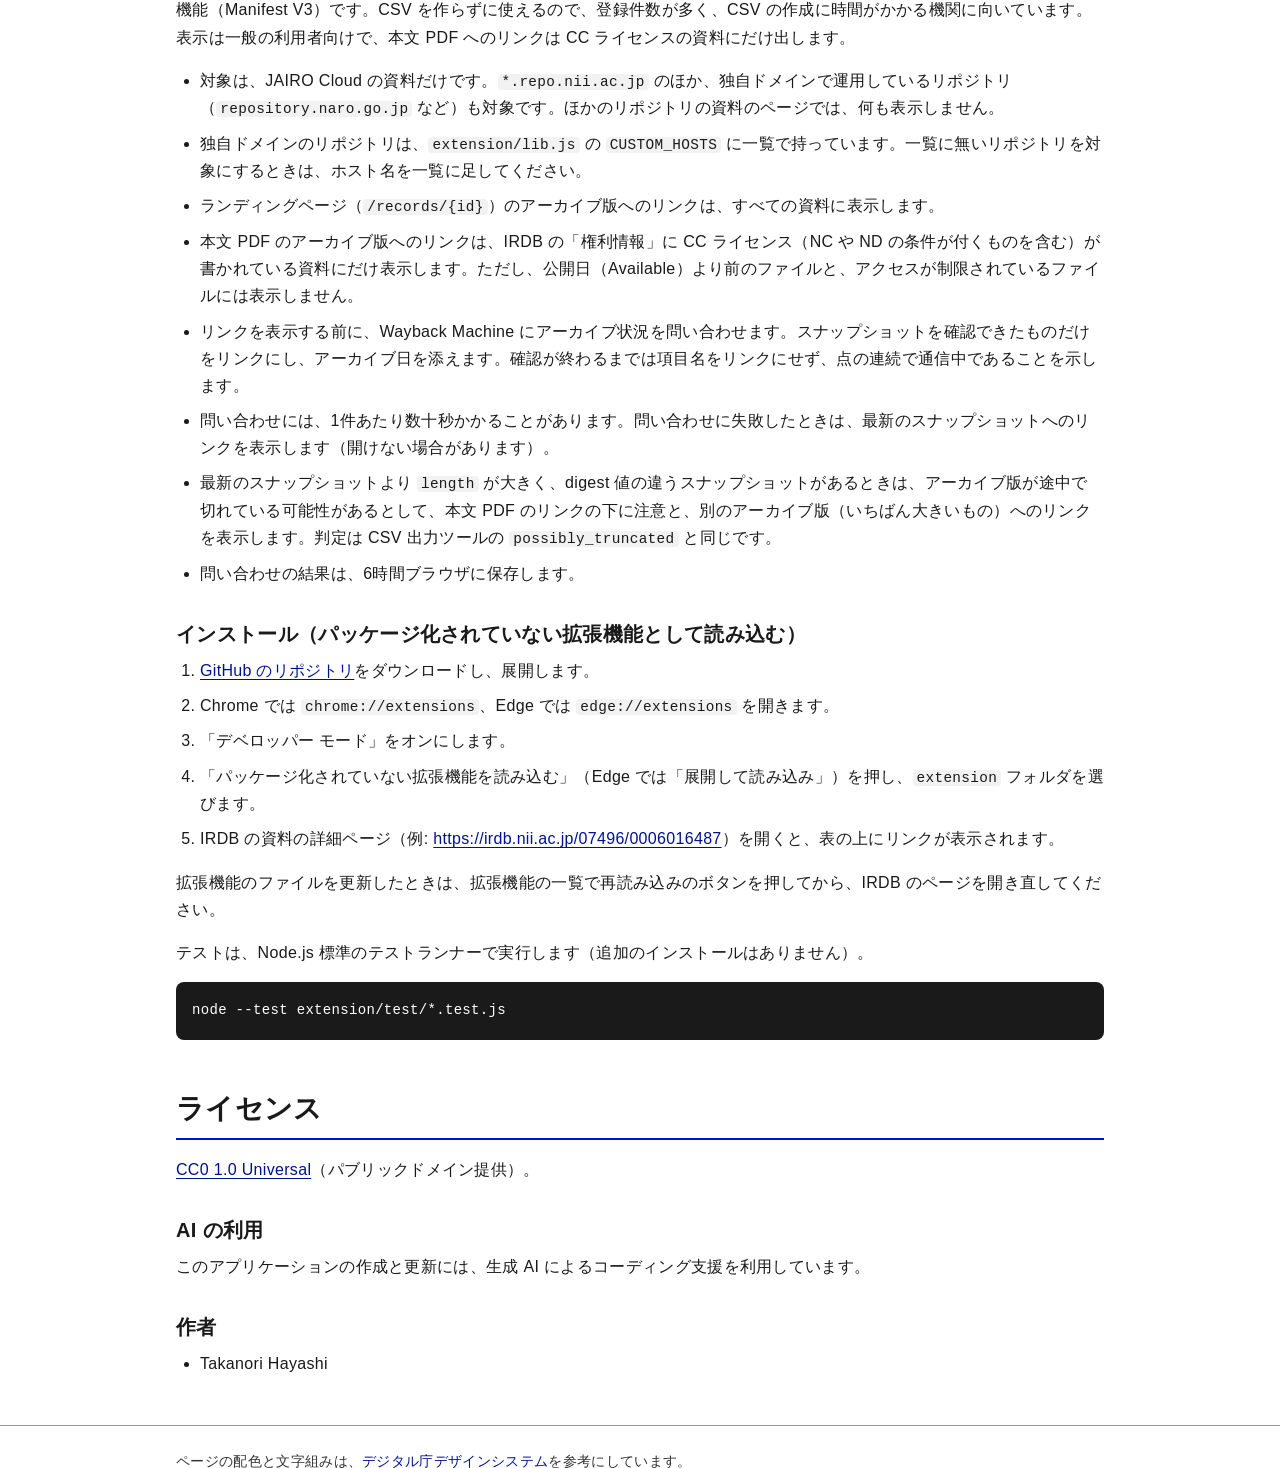
==== commit b6ff743c: "Wayback に関する用語を「スナップショット」「アーカイブ版」「アーカイブする」にそろえる (#9) 文書・画面・実行ログの「保存」「保存版」を、capture = スナップショット、 archi" ====
--- a/docs/index.html
+++ b/docs/index.html
@@ -4,7 +4,7 @@
 <meta charset="utf-8">
 <meta name="viewport" content="width=device-width, initial-scale=1">
 <title>JAIRO Cloud メタデータ取得・検索ツール</title>
-<meta name="description" content="機関リポジトリの本文 PDF が Wayback Machine に保存されているかを調べ、CSV に出力するツールと、その CSV を検索する静的ページ、IRDB の詳細ページに保存版へのリンクを表示するブラウザ拡張機能です。">
+<meta name="description" content="機関リポジトリの本文 PDF が Wayback Machine にアーカイブされているかを調べ、CSV に出力するツールと、その CSV を検索する静的ページ、IRDB の詳細ページにアーカイブ版へのリンクを表示するブラウザ拡張機能です。">
 <style>
 /* デザイントークンは @digital-go-jp/design-tokens 2.1.0 の値 */
 :root {
@@ -175,7 +175,7 @@
 <header class="site">
   <div class="container">
     <h1>JAIRO Cloud メタデータ取得・検索ツール</h1>
-    <p>JAIRO Cloud が停止している間の応急手段として作成した、機関リポジトリの本文 PDF の保存状況を調べるツールです。</p>
+    <p>JAIRO Cloud が停止している間の応急手段として作成した、機関リポジトリの本文 PDF のアーカイブ状況を調べるツールです。</p>
     <div class="actions">
       <a class="button" href="sample/viewer_public.html">サンプルを開く</a>
       <a href="https://github.com/tzhaya/jc-fallback">GitHub のリポジトリ</a>
@@ -201,10 +201,10 @@
 
   <section id="about">
     <h2>概要</h2>
-    <p>本文 PDF が Internet Archive の Wayback Machine に保存されているかを調べ、保存版へのリンクを示します。用途に応じて、次の2つの方法を使い分けます。</p>
-    <ul>
-      <li><strong>CSV 出力ツール</strong>：機関リポジトリから IRDB にハーベストされたメタデータを取得し、保存状況を CSV ファイルに出力します。出力した CSV ファイルは、静的な HTML ページで簡易に検索できます。ページは、担当者向けの <code>viewer_staff.html</code> と、一般公開向けの <code>docs/sample/viewer_public.html</code> の2種類です。Python の標準ライブラリだけで動作し、追加のインストールは要りません。</li>
-      <li><strong>ブラウザ拡張機能</strong>：IRDB の詳細ページに、保存版へのリンクを表示します。CSV を作らずに使えるので、登録件数が多い機関に向いています（<a href="#extension">後述</a>）。</li>
+    <p>本文 PDF が Internet Archive の Wayback Machine にアーカイブされているかを調べ、アーカイブ版へのリンクを示します。用途に応じて、次の2つの方法を使い分けます。</p>
+    <ul>
+      <li><strong>CSV 出力ツール</strong>：機関リポジトリから IRDB にハーベストされたメタデータを取得し、アーカイブ状況を CSV ファイルに出力します。出力した CSV ファイルは、静的な HTML ページで簡易に検索できます。ページは、担当者向けの <code>viewer_staff.html</code> と、一般公開向けの <code>docs/sample/viewer_public.html</code> の2種類です。Python の標準ライブラリだけで動作し、追加のインストールは要りません。</li>
+      <li><strong>ブラウザ拡張機能</strong>：IRDB の詳細ページに、アーカイブ版へのリンクを表示します。CSV を作らずに使えるので、登録件数が多い機関に向いています（<a href="#extension">後述</a>）。</li>
     </ul>
   </section>
 
@@ -212,10 +212,10 @@
     <h2>ご注意</h2>
     <div class="notice">
       <ul>
-        <li>元の機関リポジトリにあるすべての PDF ファイルが、Wayback Machine に保存されているとは限りません。保存されるのは、クローラが到達したものだけです。</li>
-        <li>ランディングページが Wayback Machine に保存されていても、PDF ファイルは保存されていないことがあります。</li>
-        <li>新しく登録されたアイテムほど、保存されていない傾向があります。国際農研のリポジトリ（<code>jircas.repo.nii.ac.jp</code>）で 2026-11-07 に確認したところ、全体では 82% のアイテムが Wayback Machine に保存されていました。レコード番号が 2000900 未満のアイテムでは 95% が保存されていたのに対し、2000900 以上では 42% でした。</li>
-        <li>CSV 出力ツールは、Wayback Machine に保存された各アイテムのメタデータからライセンスを判定します。メタデータが保存されていないアイテムは判定できません。国際農研のリポジトリ（906 件）で 2026-11-08 に確認したところ、メタデータを取得できたのは 677 件で、CC ライセンスと判定できたのは 34 件（うち PDF を取得できるものは 33 件）でした。</li>
+        <li>元の機関リポジトリにあるすべての PDF ファイルが、Wayback Machine にアーカイブされているとは限りません。アーカイブされるのは、クローラが到達したものだけです。</li>
+        <li>ランディングページが Wayback Machine にアーカイブされていても、PDF ファイルはアーカイブされていないことがあります。</li>
+        <li>新しく登録されたアイテムほど、アーカイブされていない傾向があります。国際農研のリポジトリ（<code>jircas.repo.nii.ac.jp</code>）で 2026-11-07 に確認したところ、全体では 82% のアイテムが Wayback Machine にアーカイブされていました。レコード番号が 2000900 未満のアイテムでは 95% がアーカイブされていたのに対し、2000900 以上では 42% でした。</li>
+        <li>CSV 出力ツールは、Wayback Machine にアーカイブされた各アイテムのメタデータからライセンスを判定します。メタデータがアーカイブされていないアイテムは判定できません。国際農研のリポジトリ（906 件）で 2026-11-08 に確認したところ、メタデータを取得できたのは 677 件で、CC ライセンスと判定できたのは 34 件（うち PDF を取得できるものは 33 件）でした。</li>
         <li>提供されているファイルのライセンスやメタデータの詳細は、IRDB 上で確認してください。</li>
         <li>取得した PDF を再公開したり、他機関に提供したりするときは、元のファイルのライセンスに従ってください。Internet Archive の利用条件と、IRDB 上のメタデータに書かれたライセンス情報を確かめ、提供機関にも確認してください。</li>
       </ul>
@@ -241,8 +241,8 @@
           <tr><td><code>--query</code></td><td>IRDB OpenSearch の <code>q</code>（既定: <code>--host</code> と同じ）</td></tr>
           <tr><td><code>--out</code></td><td>出力する CSV（既定: <code>wayback_fulltext.csv</code>）</td></tr>
           <tr><td><code>--bulk</code> / <code>--no-bulk</code></td><td><code>/record/</code> 配下を一括で分割取得して突き合わせる（既定）。<code>--no-bulk</code> ではアイテムごとに照会する</td></tr>
-          <tr><td><code>--license</code> / <code>--no-license</code></td><td>Wayback に保存された各アイテムのメタデータ（WEKO3 の <code>export/json</code>）から、ライセンス情報を取得する（既定）。初回は数百件で数十分かかる。<code>--no-license</code> では取得せず、ライセンスの列を空にする。<code>--no-bulk</code> のときも取得しない</td></tr>
-          <tr><td><code>--capture-before DATE</code></td><td>採用する保存版の日時の上限（既定: 制限なし）。UTC で、この日時より前（未満）の保存版から最新のものを選ぶ。<code>YYYY-MM-DD</code>、<code>YYYYMMDD</code>、<code>YYYYMMDDhhmmss</code> で指定する。日付だけなら 00:00:00 UTC（日本時間 09:00）で、<code>2026-10-28</code> は「2026-10-28 00:00:00 UTC より前」。ライセンス判定に使うメタデータにも適用する</td></tr>
+          <tr><td><code>--license</code> / <code>--no-license</code></td><td>Wayback にアーカイブされた各アイテムのメタデータ（WEKO3 の <code>export/json</code>）から、ライセンス情報を取得する（既定）。初回は数百件で数十分かかる。<code>--no-license</code> では取得せず、ライセンスの列を空にする。<code>--no-bulk</code> のときも取得しない</td></tr>
+          <tr><td><code>--capture-before DATE</code></td><td>採用するスナップショットの日時の上限（既定: 制限なし）。UTC で、この日時より前（未満）のスナップショットから最新のものを選ぶ。<code>YYYY-MM-DD</code>、<code>YYYYMMDD</code>、<code>YYYYMMDDhhmmss</code> で指定する。日付だけなら 00:00:00 UTC（日本時間 09:00）で、<code>2026-10-28</code> は「2026-10-28 00:00:00 UTC より前」。ライセンス判定に使うメタデータにも適用する</td></tr>
           <tr><td><code>--limit N</code></td><td>動作確認用に、先頭の N 件だけを処理する</td></tr>
           <tr><td><code>--refresh</code></td><td>IRDB の一覧を取り直す</td></tr>
           <tr><td><code>--cache-dir</code></td><td>キャッシュの保存先（既定: <code>.wb_cache</code>）</td></tr>
@@ -256,11 +256,11 @@
     <ol>
       <li>IRDB の <a href="https://support.irdb.nii.ac.jp/ja/about/manual/opensearch">OpenSearch API</a> で、対象ホストのアイテムを列挙します。</li>
       <li>本文 URL を Wayback Machine の CDX API に照会します。</li>
-      <li>PDF ごとに、最新の保存を選びます（<code>--capture-before</code> を指定したときは、その日時より前の保存のうち最新のもの）。あわせて、同じ PDF の保存どうしで内容の要約値（digest）を比べます。</li>
-      <li>Wayback に保存された各アイテムのメタデータを取得し、権利情報とファイルのライセンス種別から、CC ライセンスかどうかを判定します（<code>--no-license</code> のときは行いません）。</li>
+      <li>PDF ごとに、最新のスナップショットを選びます（<code>--capture-before</code> を指定したときは、その日時より前のスナップショットのうち最新のもの）。あわせて、同じ PDF のスナップショットどうしで内容の要約値（digest 値）を比べます。</li>
+      <li>Wayback にアーカイブされた各アイテムのメタデータを取得し、権利情報とファイルのライセンス種別から、CC ライセンスかどうかを判定します（<code>--no-license</code> のときは行いません）。</li>
     </ol>
     <p>既定の <code>--bulk</code> は、アイテムごとに照会するかわりに <code>/record/</code> 配下をまとめて取得するので、通信回数が少なくて済みます。</p>
-    <p>中断しても、同じ <code>--cache-dir</code> で再実行すれば、取得済みの分を再利用します。キャッシュは、IRDB の検索条件とホストごとに分けて保存します。CDX のキャッシュには照会条件（取得する項目とフィルタ）も記録し、条件が違う古いキャッシュは削除して取り直します。digest の取得を加えたバージョンに更新した後の初回の実行では、CDX の照会をやり直します（<code>--bulk</code> なら数ページ分ですが、<code>--no-bulk</code> ではアイテムごとに照会し直すので、数百件で数時間かかります）。ライセンス情報もキャッシュに残るので、2回目以降は、Wayback に新しい保存が現れたアイテムだけを取り直します。図書館の担当者だけが使う場合は、<code>--no-license</code> を付けると、ライセンス情報の取得を省けます。</p>
+    <p>中断しても、同じ <code>--cache-dir</code> で再実行すれば、取得済みの分を再利用します。キャッシュは、IRDB の検索条件とホストごとに分けて保存します。CDX のキャッシュには照会条件（取得する項目とフィルタ）も記録し、条件が違う古いキャッシュは削除して取り直します。digest 値の取得を加えたバージョンに更新した後の初回の実行では、CDX の照会をやり直します（<code>--bulk</code> なら数ページ分ですが、<code>--no-bulk</code> ではアイテムごとに照会し直すので、数百件で数時間かかります）。ライセンス情報もキャッシュに残るので、2回目以降は、Wayback に新しいスナップショットが現れたアイテムだけを取り直します。図書館の担当者だけが使う場合は、<code>--no-license</code> を付けると、ライセンス情報の取得を省けます。</p>
     <p><code>WB_CONTACT</code> は User-Agent に付ける連絡先で、環境変数か <code>.env</code> で渡します。Wayback のレート制限は公表されていません。既定では1秒間隔で照会し、429 や 503 が返ったときは待ってから再試行します。CDX の応答には、1回あたり 20〜60 秒かかることがあります。</p>
     <h3>設定ファイル（<code>.env</code>）</h3>
     <p>オプションは、カレントディレクトリの <code>.env</code> に書いておけます。<code>.env.example</code> を <code>.env</code> という名前でコピーし、値を書き換えてください。<code>.env</code> に <code>WB_HOST</code> を書いておけば、<code>python wb_fulltext_csv.py</code> だけで実行できます。</p>
@@ -284,48 +284,48 @@
 
   <section id="columns">
     <h2>取得する情報</h2>
-    <p>PDF ファイルごとに1行を出力します。保存が見つからないアイテムは、状態だけを書いた1行になります。</p>
+    <p>PDF ファイルごとに1行を出力します。PDF のスナップショットが見つからないアイテムは、状態だけを書いた1行になります。</p>
     <div class="table-wrap">
       <table>
         <thead><tr><th scope="col">列</th><th scope="col">内容</th></tr></thead>
         <tbody>
-          <tr><td class="wrap-first"><code>status</code></td><td><code>ok</code>（PDF の保存を確認）/ <code>after_cutoff</code>（<code>--capture-before</code> の日時以降の保存しか無い。リンクは出さない）/ <code>no_capture</code>（保存なし）/ <code>no_pdf</code>（PDF 以外のみ、または無効な記録）/ <code>cdx_error</code>（照会に失敗）</td></tr>
+          <tr><td class="wrap-first"><code>status</code></td><td><code>ok</code>（PDF のスナップショットを確認）/ <code>after_cutoff</code>（<code>--capture-before</code> の日時以降のスナップショットしか無い。リンクは出さない）/ <code>no_capture</code>（今回の照会で PDF のスナップショットが見つからなかった。ビューアの表示は「アーカイブ版なし」）/ <code>no_pdf</code>（スナップショットはあるが、PDF 以外のみ、または無効な記録。ビューアの表示は「PDFなし」）/ <code>cdx_error</code>（照会に失敗）</td></tr>
           <tr><td class="wrap-first"><code>title</code>, <code>issn</code>, <code>publicationName</code>, <code>volume</code>, <code>number</code>, <code>startingPage</code>, <code>endingPage</code>, <code>publicationDate</code></td><td>IRDB のメタデータ</td></tr>
           <tr><td><code>updated</code></td><td>IRDB の更新日（個別の登録日ではありません）</td></tr>
           <tr><td class="wrap-first"><code>irdb_url</code>, <code>record_url</code>, <code>record_id</code></td><td>IRDB の詳細ページ、リポジトリの詳細ページ、レコード番号</td></tr>
           <tr><td><code>file_url</code></td><td>本文 PDF の元の URL</td></tr>
-          <tr><td class="wrap-first"><code>capture_timestamp</code>, <code>capture_date</code></td><td>採用した保存の日時と日付（<code>--capture-before</code> が無ければ最新の保存）</td></tr>
+          <tr><td class="wrap-first"><code>capture_timestamp</code>, <code>capture_date</code></td><td>採用したスナップショットの日時と日付（<code>--capture-before</code> が無ければ最新のスナップショット）</td></tr>
           <tr><td class="wrap-first"><code>mimetype</code>, <code>length</code></td><td>CDX の値（参考。PDF でも <code>mimetype</code> が <code>application/octet-stream</code> になることがあります）</td></tr>
-          <tr><td><code>n_captures</code></td><td>そのファイルの保存回数（取得できた有効な保存の数。<code>--capture-before</code> の日時以降も含む）</td></tr>
-          <tr><td><code>item_files_captured</code></td><td>そのアイテムで保存を確認でき、採用できた PDF の数（<code>after_cutoff</code> のファイルは数えない）</td></tr>
+          <tr><td><code>n_captures</code></td><td>そのファイルのスナップショット数（取得できた有効なスナップショットの数。<code>--capture-before</code> の日時以降も含む）</td></tr>
+          <tr><td><code>item_files_captured</code></td><td>そのアイテムでスナップショットを確認でき、採用できた PDF の数（<code>after_cutoff</code> のファイルは数えない）</td></tr>
           <tr><td><code>archive_url</code></td><td>Wayback Machine 上の PDF ファイルの URL（<code>…/web/{timestamp}id_/{original}</code>）</td></tr>
           <tr><td><code>license_status</code></td><td><code>--no-license</code> / <code>--no-bulk</code> のときは空。<code>cc</code>（CC ライセンス。NC や ND の条件が付くものも含む）/ <code>check</code>（要確認。権利情報とファイルのライセンス種別が食い違う）/ <code>not_cc</code>（権利情報はあるが CC ではない）/ <code>no_rights</code>（権利情報なし）/ <code>no_json</code>（メタデータを取得できない）</td></tr>
           <tr><td class="wrap-first"><code>license</code>, <code>rights</code>, <code>rights_uri</code>, <code>licensetype</code></td><td>判定した CC ライセンスの名前（例: <code>CC BY 4.0</code>）、権利情報の本文と URI、ファイルのライセンス種別（WEKO3 の値）</td></tr>
-          <tr><td class="wrap-first"><code>license_capture_date</code>, <code>license_source_url</code></td><td>判定に使ったメタデータの保存日と、Wayback Machine 上の URL</td></tr>
-          <tr><td><code>capture_digest</code></td><td>採用した保存版の digest 値（Wayback Machine が保存したバイト列の SHA-1。欠けていれば空）</td></tr>
-          <tr><td><code>digest_variants</code></td><td>そのファイルの保存のうち、比べられる digest の種類の数</td></tr>
-          <tr><td><code>integrity_status</code></td><td>保存版どうしの digest 値の比較結果。<code>consistent</code>（2回以上の保存がすべて同じ）/ <code>changed</code>（バイト列の違う保存がある。内容の変更とは限らない）/ <code>single</code>（比べられる保存版が1件だけ）/ <code>unknown</code>（digest 値の欠けた保存版があり、判定できない。<code>cdx_error</code> の行も <code>unknown</code>）</td></tr>
-          <tr><td><code>digest_first_seen</code></td><td>採用した保存版と同じ digest 値を最初に観測した日（この内容になった日とは限りません）</td></tr>
-          <tr><td><code>later_digest_date</code></td><td>採用した保存版より後に、別の digest 値を最初に観測した日（変更が起きた日とは限りません）</td></tr>
-          <tr><td><code>possibly_truncated</code></td><td>採用した保存版より <code>length</code> が大きく、digest 値の違う保存があれば <code>1</code>（採用した保存が途中で切れている可能性がある）。比べる相手は全期間の保存です。空は「この条件に当たらない」という意味で、切れていないことを確かめたものではありません</td></tr>
-          <tr><td><code>larger_capture_date</code></td><td><code>possibly_truncated</code> が <code>1</code> のとき、条件を満たす保存版（採用した保存より <code>length</code> が大きく、digest の違うもの）のうち、<code>length</code> がいちばん大きいものの保存日（<code>--capture-before</code> の日時より後の保存版も含む）</td></tr>
-          <tr><td><code>alt_capture_date</code></td><td>別の保存版の保存日。条件を満たす保存版のうち、<code>--capture-before</code> の日時より前で <code>length</code> がいちばん大きいもの（同じ長さなら新しいもの）。無ければ空</td></tr>
-          <tr><td><code>alt_archive_url</code></td><td>別の保存版の原本の URL（<code>id_</code> 指定）。無ければ空</td></tr>
+          <tr><td class="wrap-first"><code>license_capture_date</code>, <code>license_source_url</code></td><td>判定に使ったメタデータのアーカイブ日と、Wayback Machine 上の URL</td></tr>
+          <tr><td><code>capture_digest</code></td><td>採用したスナップショットの digest 値（Wayback Machine が記録したバイト列の SHA-1。欠けていれば空）</td></tr>
+          <tr><td><code>digest_variants</code></td><td>そのファイルのスナップショットのうち、比べられる digest 値の種類の数</td></tr>
+          <tr><td><code>integrity_status</code></td><td>スナップショットどうしの digest 値の比較結果。<code>consistent</code>（2回以上のスナップショットがすべて同じ）/ <code>changed</code>（バイト列の違うスナップショットがある。内容の変更とは限らない）/ <code>single</code>（比べられるスナップショットが1件だけ）/ <code>unknown</code>（digest 値の欠けたスナップショットがあり、判定できない。<code>cdx_error</code> の行も <code>unknown</code>）</td></tr>
+          <tr><td><code>digest_first_seen</code></td><td>採用したスナップショットと同じ digest 値を最初に観測した日（この内容になった日とは限りません）</td></tr>
+          <tr><td><code>later_digest_date</code></td><td>採用したスナップショットより後に、別の digest 値を最初に観測した日（変更が起きた日とは限りません）</td></tr>
+          <tr><td><code>possibly_truncated</code></td><td>採用したスナップショットより <code>length</code> が大きく、digest 値の違うスナップショットがあれば <code>1</code>（採用したアーカイブ版が途中で切れている可能性がある）。比べる相手は全期間のスナップショットです。空は「この条件に当たらない」という意味で、切れていないことを確かめたものではありません</td></tr>
+          <tr><td><code>larger_capture_date</code></td><td><code>possibly_truncated</code> が <code>1</code> のとき、条件を満たすスナップショット（採用したものより <code>length</code> が大きく、digest 値の違うもの）のうち、<code>length</code> がいちばん大きいもののアーカイブ日（<code>--capture-before</code> の日時より後のスナップショットも含む）</td></tr>
+          <tr><td><code>alt_capture_date</code></td><td>別のアーカイブ版のアーカイブ日。条件を満たすスナップショットのうち、<code>--capture-before</code> の日時より前で <code>length</code> がいちばん大きいもの（同じ長さなら新しいもの）。無ければ空</td></tr>
+          <tr><td><code>alt_archive_url</code></td><td>別のアーカイブ版の原本の URL（<code>id_</code> 指定）。無ければ空</td></tr>
         </tbody>
       </table>
     </div>
     <ul>
-      <li>複数のファイルのうち一部だけが保存されている場合も、<code>ok</code> になります。ファイルの不足は検出できません。</li>
-      <li><code>capture_date</code> は、Wayback が最後に保存した日です。その後にリポジトリ側でファイルが差し替えられていても、反映されていません。</li>
-      <li>digest は、Wayback Machine が保存したバイト列の SHA-1 です（<code>id_</code> で取得した本文の SHA-1 と一致することを確かめています）。比較は、取得できた保存どうしで行います。</li>
-      <li><code>consistent</code> は「取得できた比較可能な保存が、すべて同じバイト列だった」という意味です。内容が正しいこと（真正性）は保証しません。たとえば、最初の保存より前に変更や差し替えがされていれば、変更後の内容どうしで一致します。</li>
-      <li><code>changed</code> は「バイト列の違う保存版がある」という意味で、内容が変わったとは限りません。内容の変更（正規の差し替えか改ざんかは区別できません）のほかに、保存版が途中で切れている場合（1 MiB や 5 MiB ちょうどで切れた例があります）や、圧縮（gzip）されたまま保存されている場合も <code>changed</code> になります。</li>
+      <li>複数のファイルのうち一部だけがアーカイブされている場合も、<code>ok</code> になります。ファイルの不足は検出できません。</li>
+      <li><code>capture_date</code> は、Wayback が最後にアーカイブした日です。その後にリポジトリ側でファイルが差し替えられていても、反映されていません。</li>
+      <li>digest 値は、Wayback Machine が記録したバイト列の SHA-1 です（<code>id_</code> で取得した本文の SHA-1 と一致することを確かめています）。比較は、取得できたスナップショットどうしで行います。</li>
+      <li><code>consistent</code> は「取得できた比較可能なスナップショットが、すべて同じバイト列だった」という意味です。内容が正しいこと（真正性）は保証しません。たとえば、最初のスナップショットより前に変更や差し替えがされていれば、変更後の内容どうしで一致します。</li>
+      <li><code>changed</code> は「バイト列の違うスナップショットがある」という意味で、内容が変わったとは限りません。内容の変更（意図した差し替えかどうかは、digest 値からは分かりません）のほかに、アーカイブ版が途中で切れている場合（1 MiB や 5 MiB ちょうどで切れた例があります）や、圧縮（gzip）されたままアーカイブされている場合も <code>changed</code> になります。</li>
       <li><code>changed</code> でも、PDF へのリンク（<code>archive_url</code>）は出します。PDF を開いて内容を確かめ、利用するかどうかを判断してください。</li>
-      <li>Wayback Machine は、大きなファイルを途中までしか保存しないことがあります（1 MiB や 5 MiB ちょうどで切れた例があり、どれも PDF として開けませんでした）。採用した保存より <code>length</code> が大きく、digest の違う保存があれば、<code>possibly_truncated</code> を <code>1</code> にし、別の保存版（<code>alt_archive_url</code>）を示します。採用する保存は変えません。</li>
-      <li><code>possibly_truncated</code> は、CDX の <code>length</code>（圧縮後の長さ）からの推定です。正規の差し替えでファイルが小さくなった場合にも <code>1</code> になります。圧縮（gzip）されたまま保存された版があるときも、その版の <code>length</code> がわずかに大きく出て、<code>1</code> になることがあります。jircas で確かめた、<code>length</code> の差が 2% 未満の 2 件は、どちらも別の版が gzip のまま保存された同じ内容でした（そのうち 1 件を Chrome でダウンロードすると展開され、採用した保存版と同じ PDF になりました）。保存版が1件だけのものや、すべての保存版が同じように切れているものは検出できません。</li>
-      <li>別の保存版は、比較した保存版のうち <code>length</code> がいちばん大きいものです。完全な版であることは保証しません。<code>--capture-before</code> を指定したときは、その日時より前の保存版からだけ選びます。指定の日時より後にしか <code>length</code> が大きい保存版が無いときは、<code>alt_archive_url</code> は空で、<code>larger_capture_date</code> だけが入ります。</li>
-      <li><code>single</code> は「比べられる保存版が1件だけ」という意味です。Wayback に1回しか保存されていないとは限りません（status 200 以外の記録は数えていません）。</li>
-      <li><code>--capture-before</code> は、改ざんの前の保存版を選びやすくする手段です。指定した日時より前の保存が改ざんされていないことは保証しません。日時は UTC で、指定した日時ちょうどの保存は含みません。</li>
+      <li>Wayback Machine は、大きなファイルを途中までしかアーカイブしないことがあります（1 MiB や 5 MiB ちょうどで切れた例があり、どれも PDF として開けませんでした）。採用したスナップショットより <code>length</code> が大きく、digest 値の違うスナップショットがあれば、<code>possibly_truncated</code> を <code>1</code> にし、別のアーカイブ版（<code>alt_archive_url</code>）を示します。採用するスナップショットは変えません。</li>
+      <li><code>possibly_truncated</code> は、CDX の <code>length</code>（圧縮後の WARC レコード長。PDF 本文の実サイズではありません）の比較からの推定です。意図した差し替えでファイルが小さくなった場合にも <code>1</code> になります。圧縮（gzip）されたままアーカイブされた版があるときも、その版の <code>length</code> がわずかに大きく出て、<code>1</code> になることがあります。jircas で確かめた、<code>length</code> の差が 2% 未満の 2 件は、どちらも別の版が gzip のままアーカイブされた同じ内容でした（そのうち 1 件を Chrome でダウンロードすると展開され、採用したアーカイブ版と同じ PDF になりました）。スナップショットが1件だけのものや、すべてのスナップショットが同じように切れているものは検出できません。</li>
+      <li>別のアーカイブ版は、比較したスナップショットのうち <code>length</code> がいちばん大きいものです。完全な版であることは保証しません。<code>--capture-before</code> を指定したときは、その日時より前のスナップショットからだけ選びます。指定の日時より後にしか <code>length</code> が大きいスナップショットが無いときは、<code>alt_archive_url</code> は空で、<code>larger_capture_date</code> だけが入ります。</li>
+      <li><code>single</code> は「比べられるスナップショットが1件だけ」という意味です。Wayback に1回しかアーカイブされていないとは限りません（status 200 以外の記録は数えていません）。</li>
+      <li><code>--capture-before</code> は、内容が変わる前のアーカイブ版を選びやすくする手段です。指定した日時より前のスナップショットの内容が正しいことは保証しません。日時は UTC で、指定した日時ちょうどのスナップショットは含みません。</li>
       <li><code>--capture-before</code> を指定すると、指定した日時より前のメタデータが無いアイテムは、ライセンスが <code>no_json</code> になります。実行ログに、<code>no_json</code> の理由ごとの件数を出します。</li>
     </ul>
   </section>
@@ -334,8 +334,8 @@
     <h2>閲覧ページの設置</h2>
     <p>閲覧ページは、CSV を表示し、テキストボックスへの入力で絞り込む単体のページです。外部のライブラリは使いません。用途に応じて、次の2種類を使い分けます。ページのタイトルと説明文は、設置する機関に合わせて書き換えてください。</p>
     <ul>
-      <li><code>viewer_staff.html</code>（担当者向け）：すべての PDF へのリンクと、ライセンスの判定結果を表示します。「CC ライセンスのものだけを表示する」で絞り込めます。保存日の下に、digest の比較結果と、途中で切れている可能性の注意と、別の保存版へのリンクを表示します。</li>
-      <li><code>docs/sample/viewer_public.html</code>（一般公開向け）：CC ライセンスを確認できた PDF だけにリンクを表示します。初期状態では、CC ライセンスのものだけを表示します。途中で切れている可能性がある PDF には、リンクの下に注意と別の保存版へのリンクを表示します。冒頭にあるサンプルの説明は書き換えてください。</li>
+      <li><code>viewer_staff.html</code>（担当者向け）：すべての PDF へのリンクと、ライセンスの判定結果を表示します。「CC ライセンスのものだけを表示する」で絞り込めます。アーカイブ日の下に、digest 値の比較結果と、途中で切れている可能性の注意と、別のアーカイブ版へのリンクを表示します。</li>
+      <li><code>docs/sample/viewer_public.html</code>（一般公開向け）：CC ライセンスを確認できた PDF だけにリンクを表示します。初期状態では、CC ライセンスのものだけを表示します。途中で切れている可能性がある PDF には、リンクの下に注意と別のアーカイブ版へのリンクを表示します。冒頭にあるサンプルの説明は書き換えてください。</li>
     </ul>
     <p>一般公開向けのページには、ライセンス情報を含む CSV（<code>--no-license</code> も <code>--no-bulk</code> も付けずに出力したもの）を使います。ライセンスの列が無いか空の CSV では、PDF へのリンクを1件も表示しません。</p>
     <ol>
@@ -349,15 +349,15 @@
 
   <section id="extension">
     <h2>ブラウザ拡張機能</h2>
-    <p><code>extension/</code> は、<a href="https://irdb.nii.ac.jp/">IRDB</a> の詳細ページに、Wayback Machine の保存版へのリンクを表示する Chrome / Edge 用の拡張機能（Manifest V3）です。CSV を作らずに使えるので、登録件数が多く、CSV の作成に時間がかかる機関に向いています。表示は一般の利用者向けで、本文 PDF へのリンクは CC ライセンスの資料にだけ出します。</p>
+    <p><code>extension/</code> は、<a href="https://irdb.nii.ac.jp/">IRDB</a> の詳細ページに、Wayback Machine のアーカイブ版へのリンクを表示する Chrome / Edge 用の拡張機能（Manifest V3）です。CSV を作らずに使えるので、登録件数が多く、CSV の作成に時間がかかる機関に向いています。表示は一般の利用者向けで、本文 PDF へのリンクは CC ライセンスの資料にだけ出します。</p>
     <ul>
       <li>対象は、JAIRO Cloud の資料だけです。<code>*.repo.nii.ac.jp</code> のほか、独自ドメインで運用しているリポジトリ（<code>repository.naro.go.jp</code> など）も対象です。ほかのリポジトリの資料のページでは、何も表示しません。</li>
       <li>独自ドメインのリポジトリは、<code>extension/lib.js</code> の <code>CUSTOM_HOSTS</code> に一覧で持っています。一覧に無いリポジトリを対象にするときは、ホスト名を一覧に足してください。</li>
-      <li>ランディングページ（<code>/records/{id}</code>）の保存版へのリンクは、すべての資料に表示します。</li>
-      <li>本文 PDF の保存版へのリンクは、IRDB の「権利情報」に CC ライセンス（NC や ND の条件が付くものを含む）が書かれている資料にだけ表示します。ただし、公開日（Available）より前のファイルと、アクセスが制限されているファイルには表示しません。</li>
-      <li>リンクを表示する前に、Wayback Machine に保存状況を問い合わせます。保存を確認できたものだけをリンクにし、保存日を添えます。確認が終わるまでは項目名をリンクにせず、点の連続で通信中であることを示します。</li>
-      <li>問い合わせには、1件あたり数十秒かかることがあります。問い合わせに失敗したときは、最新の保存版へのリンクを表示します（開けない場合があります）。</li>
-      <li>最新の保存より <code>length</code> が大きく、digest の違う保存があるときは、保存版が途中で切れている可能性があるとして、本文 PDF のリンクの下に注意と、別の保存版（いちばん大きいもの）へのリンクを表示します。判定は CSV 出力ツールの <code>possibly_truncated</code> と同じです。</li>
+      <li>ランディングページ（<code>/records/{id}</code>）のアーカイブ版へのリンクは、すべての資料に表示します。</li>
+      <li>本文 PDF のアーカイブ版へのリンクは、IRDB の「権利情報」に CC ライセンス（NC や ND の条件が付くものを含む）が書かれている資料にだけ表示します。ただし、公開日（Available）より前のファイルと、アクセスが制限されているファイルには表示しません。</li>
+      <li>リンクを表示する前に、Wayback Machine にアーカイブ状況を問い合わせます。スナップショットを確認できたものだけをリンクにし、アーカイブ日を添えます。確認が終わるまでは項目名をリンクにせず、点の連続で通信中であることを示します。</li>
+      <li>問い合わせには、1件あたり数十秒かかることがあります。問い合わせに失敗したときは、最新のスナップショットへのリンクを表示します（開けない場合があります）。</li>
+      <li>最新のスナップショットより <code>length</code> が大きく、digest 値の違うスナップショットがあるときは、アーカイブ版が途中で切れている可能性があるとして、本文 PDF のリンクの下に注意と、別のアーカイブ版（いちばん大きいもの）へのリンクを表示します。判定は CSV 出力ツールの <code>possibly_truncated</code> と同じです。</li>
       <li>問い合わせの結果は、6時間ブラウザに保存します。</li>
     </ul>
 
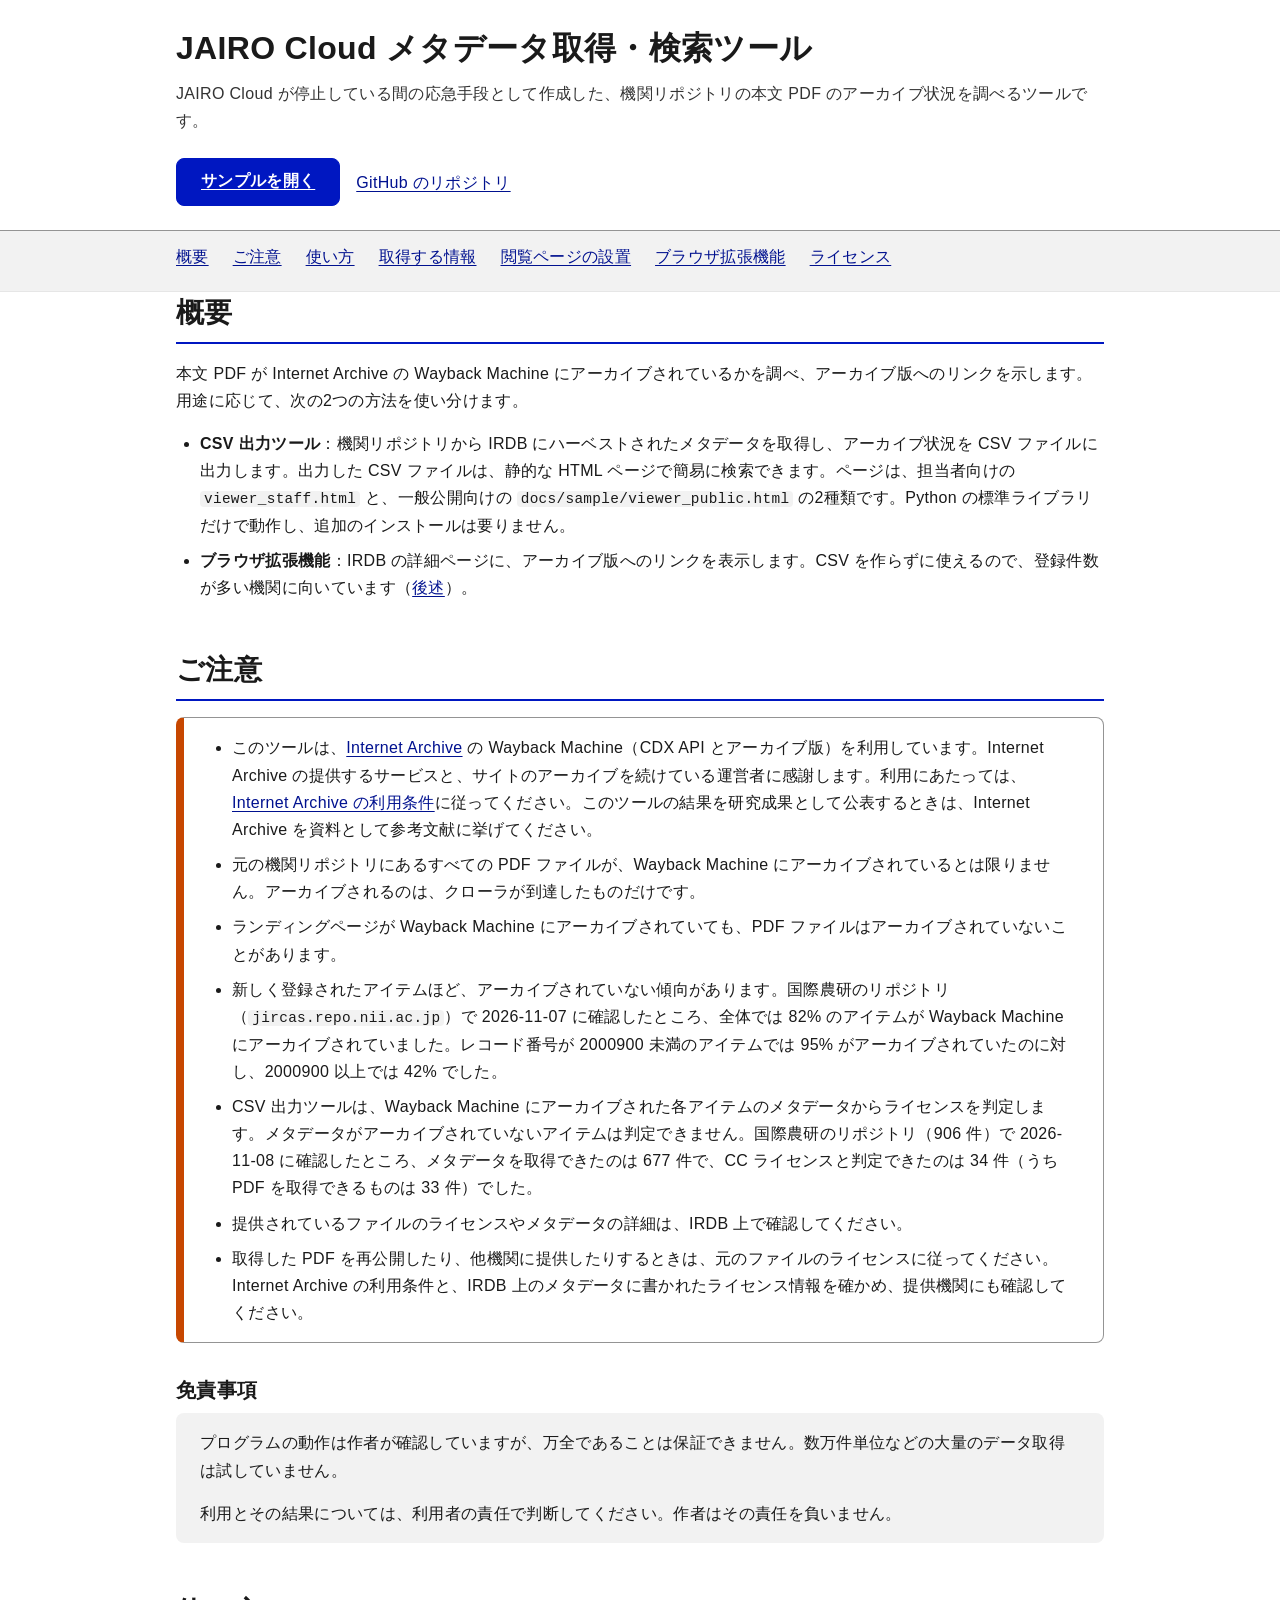
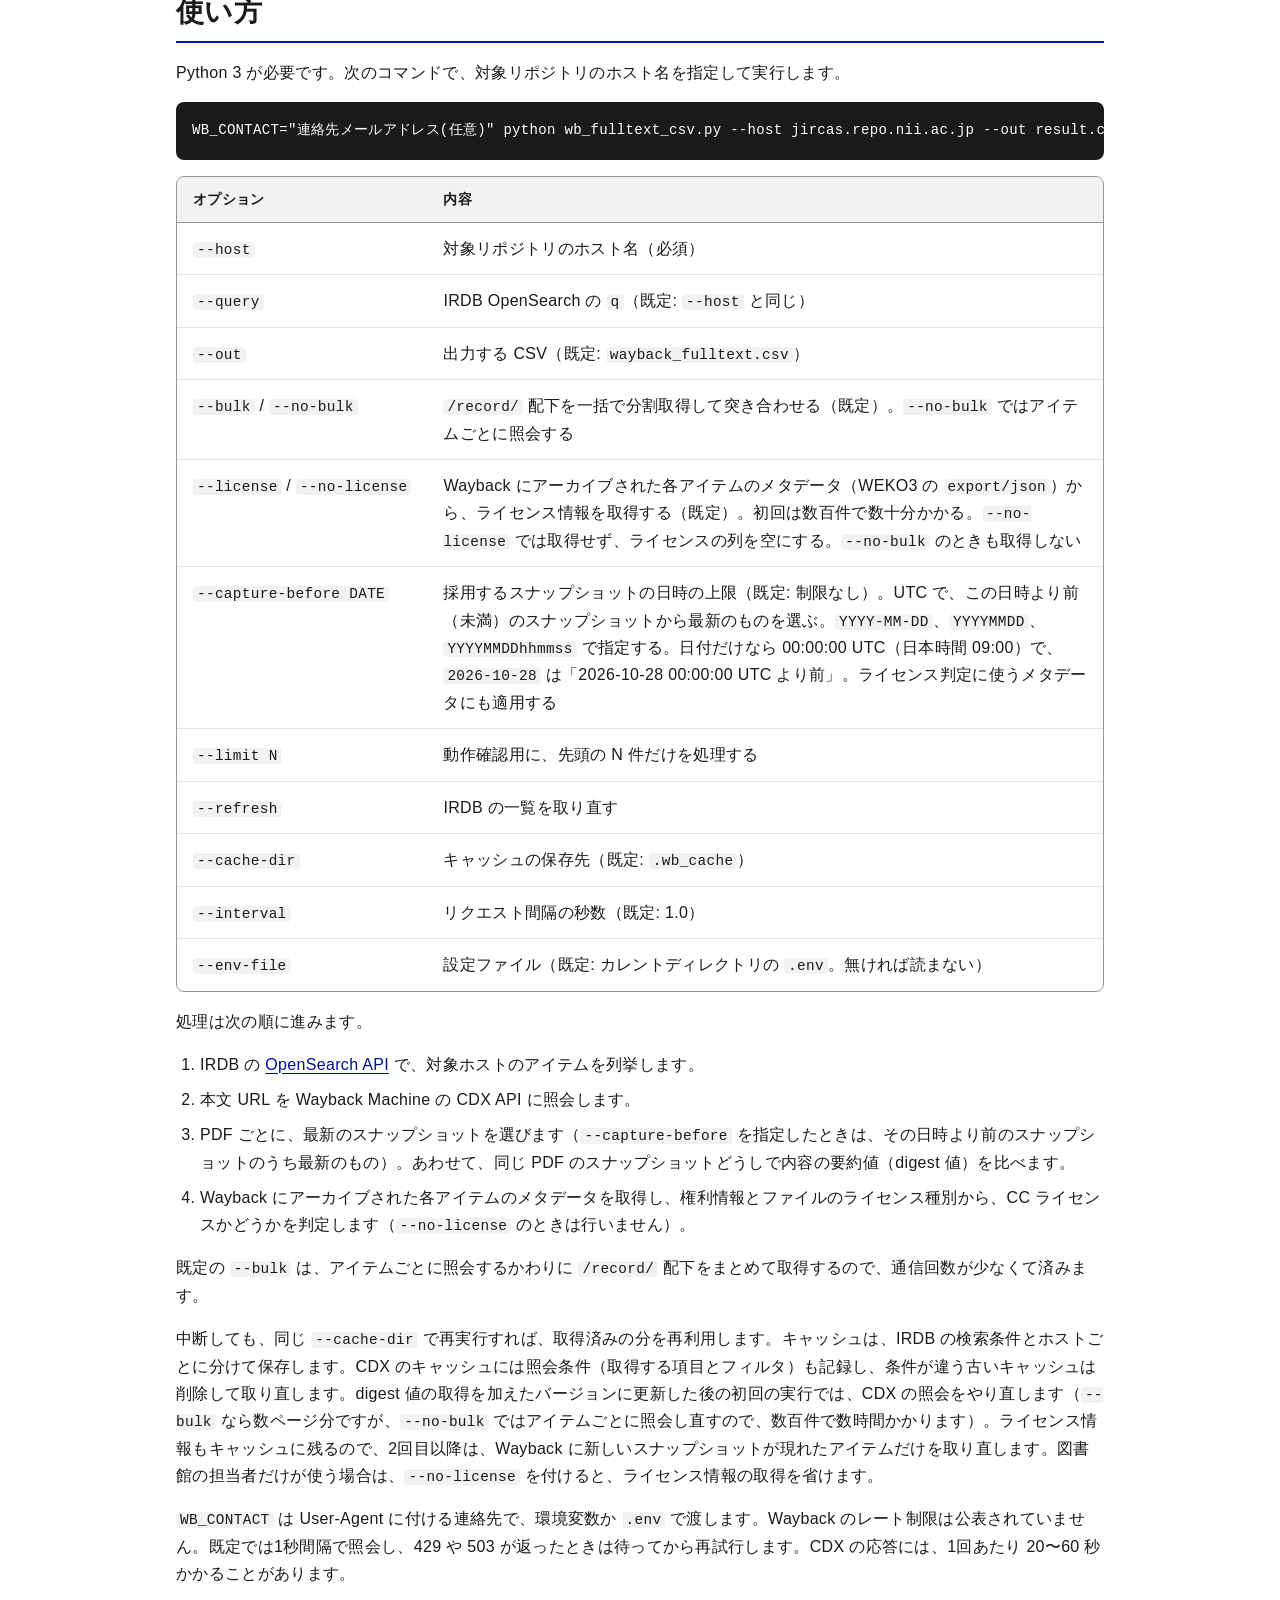
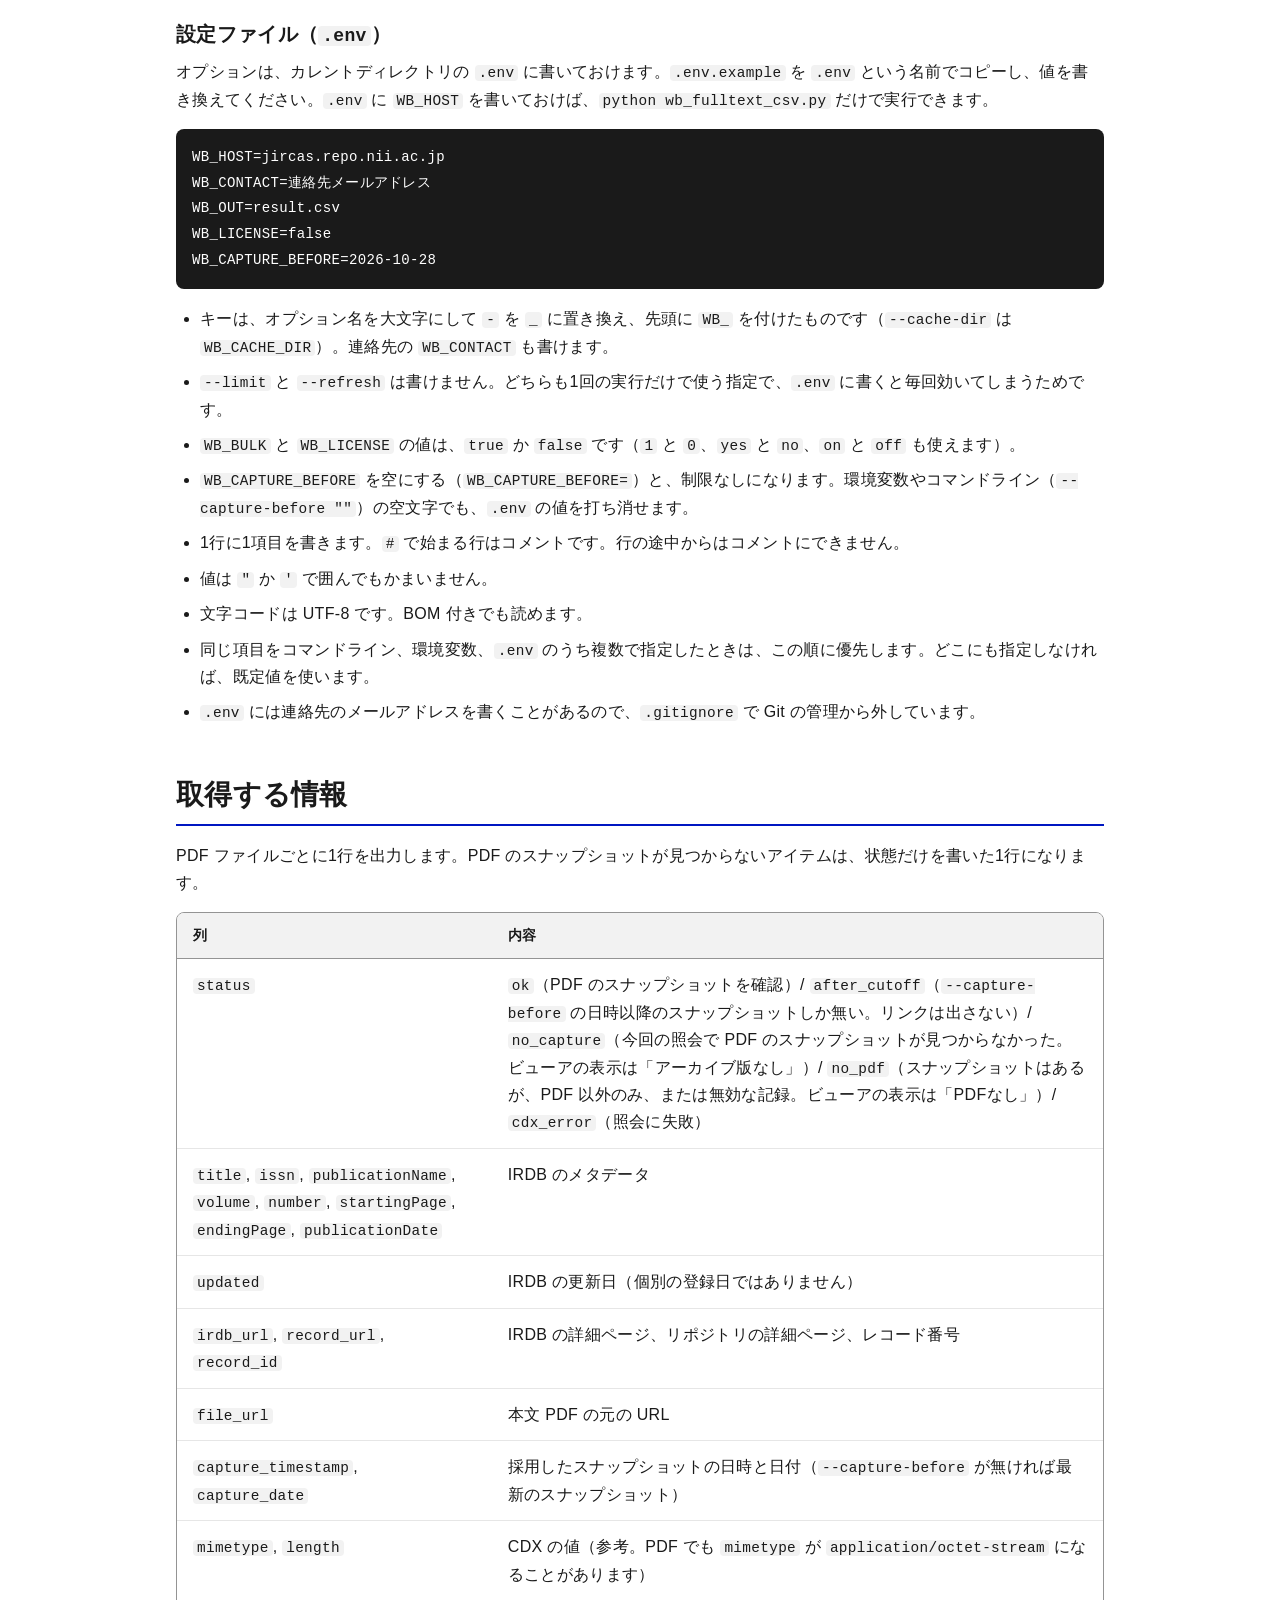
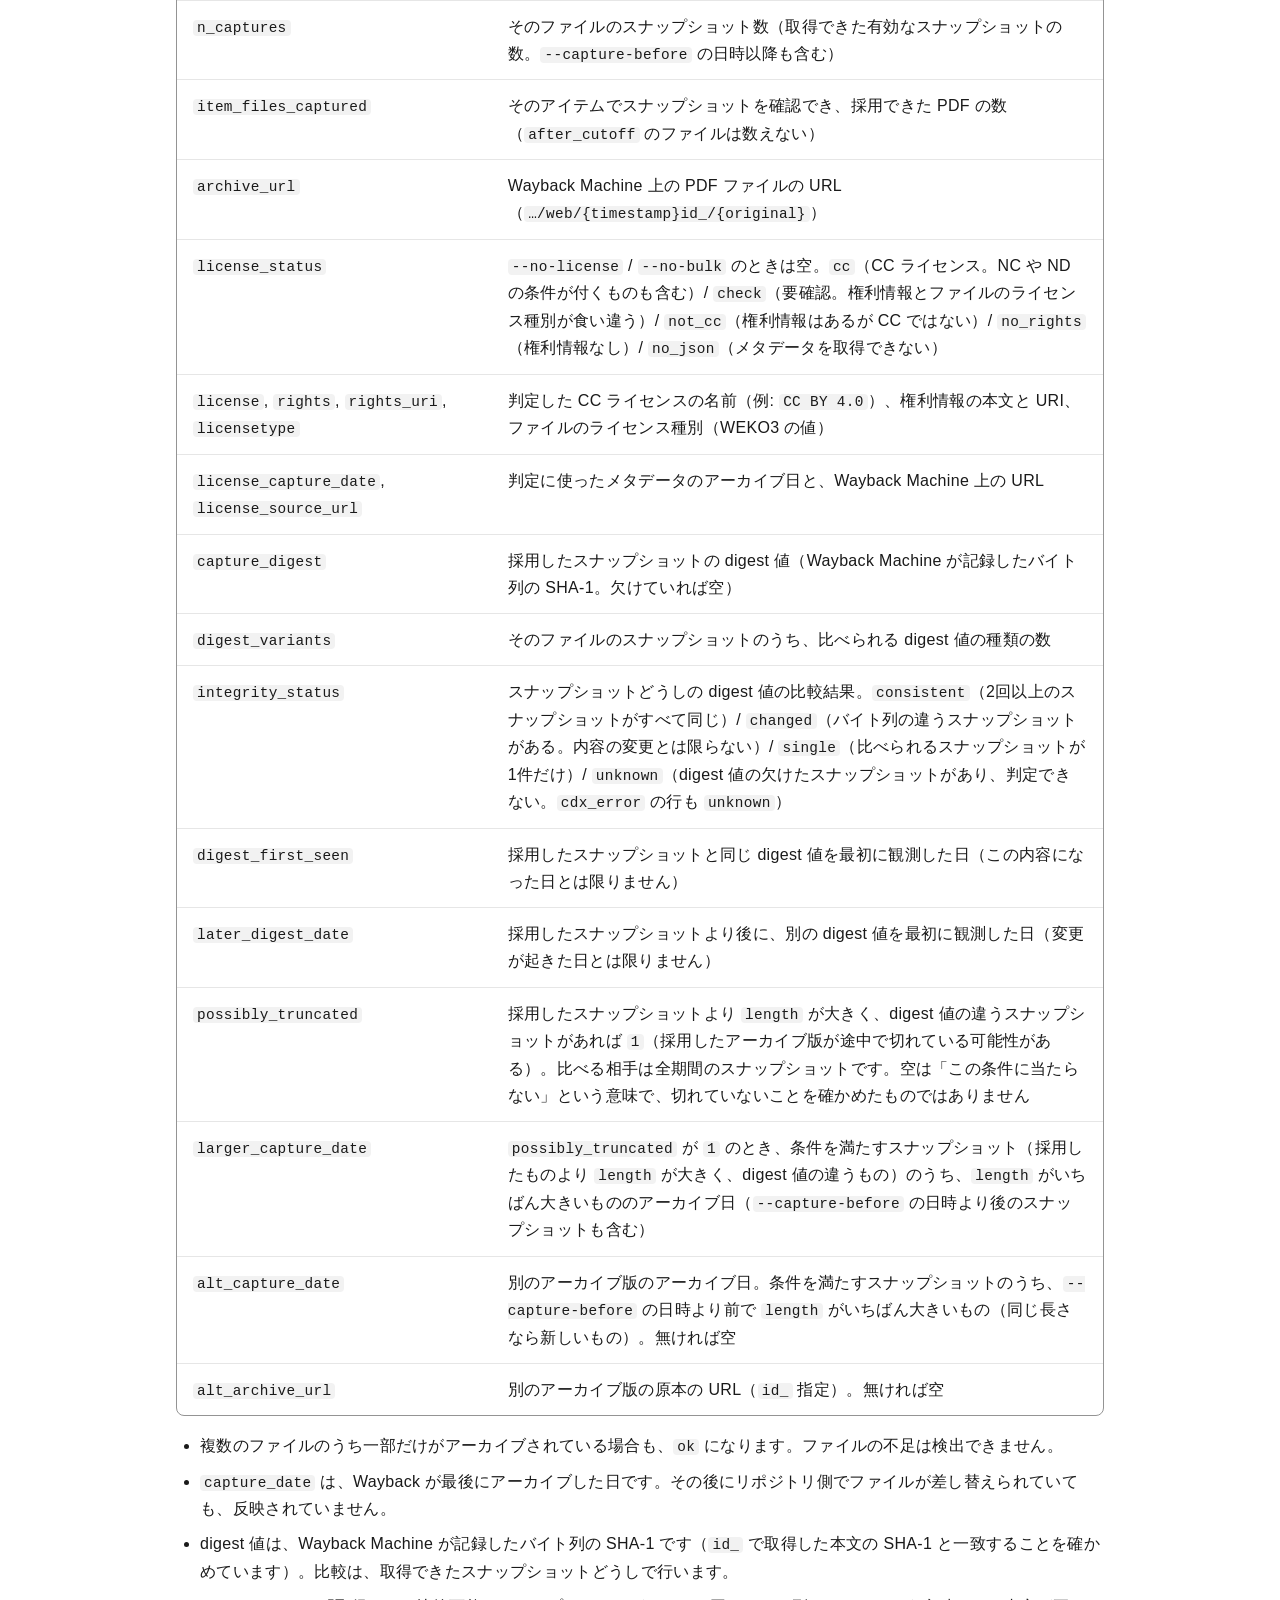
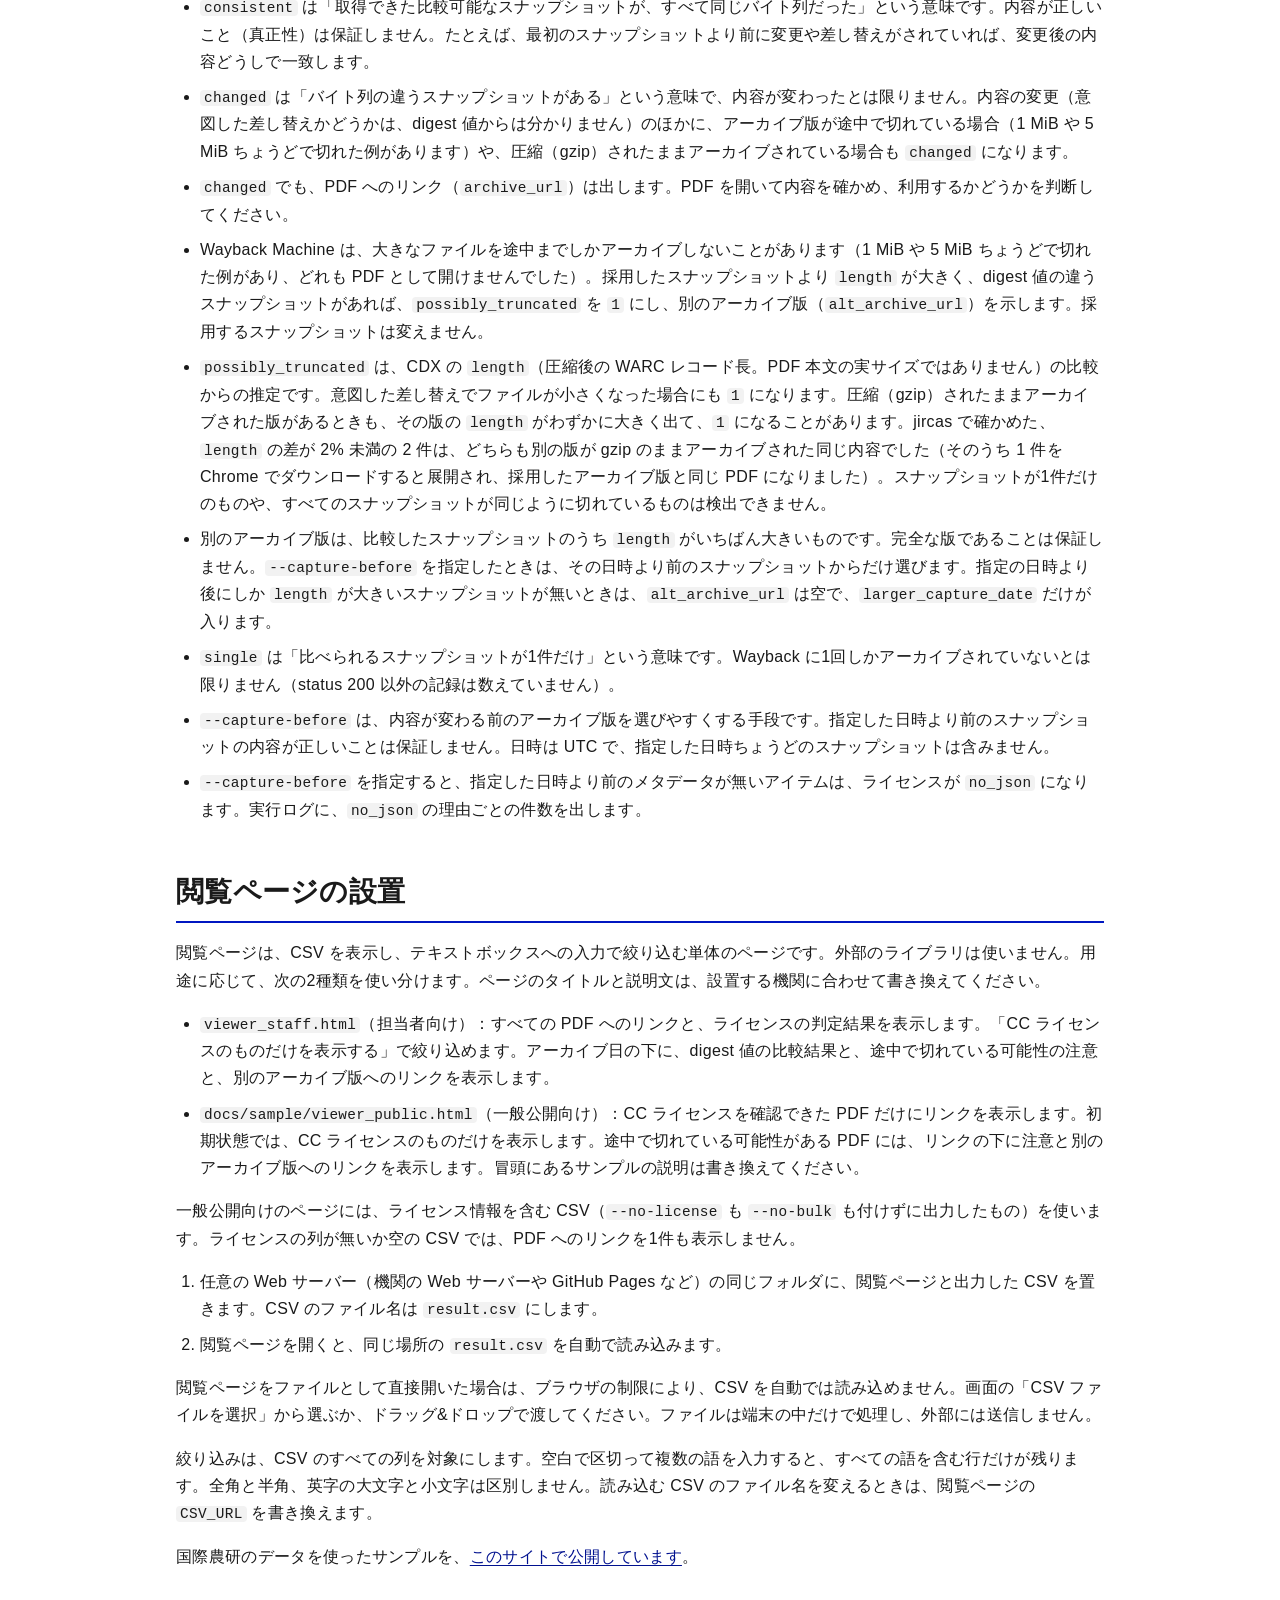
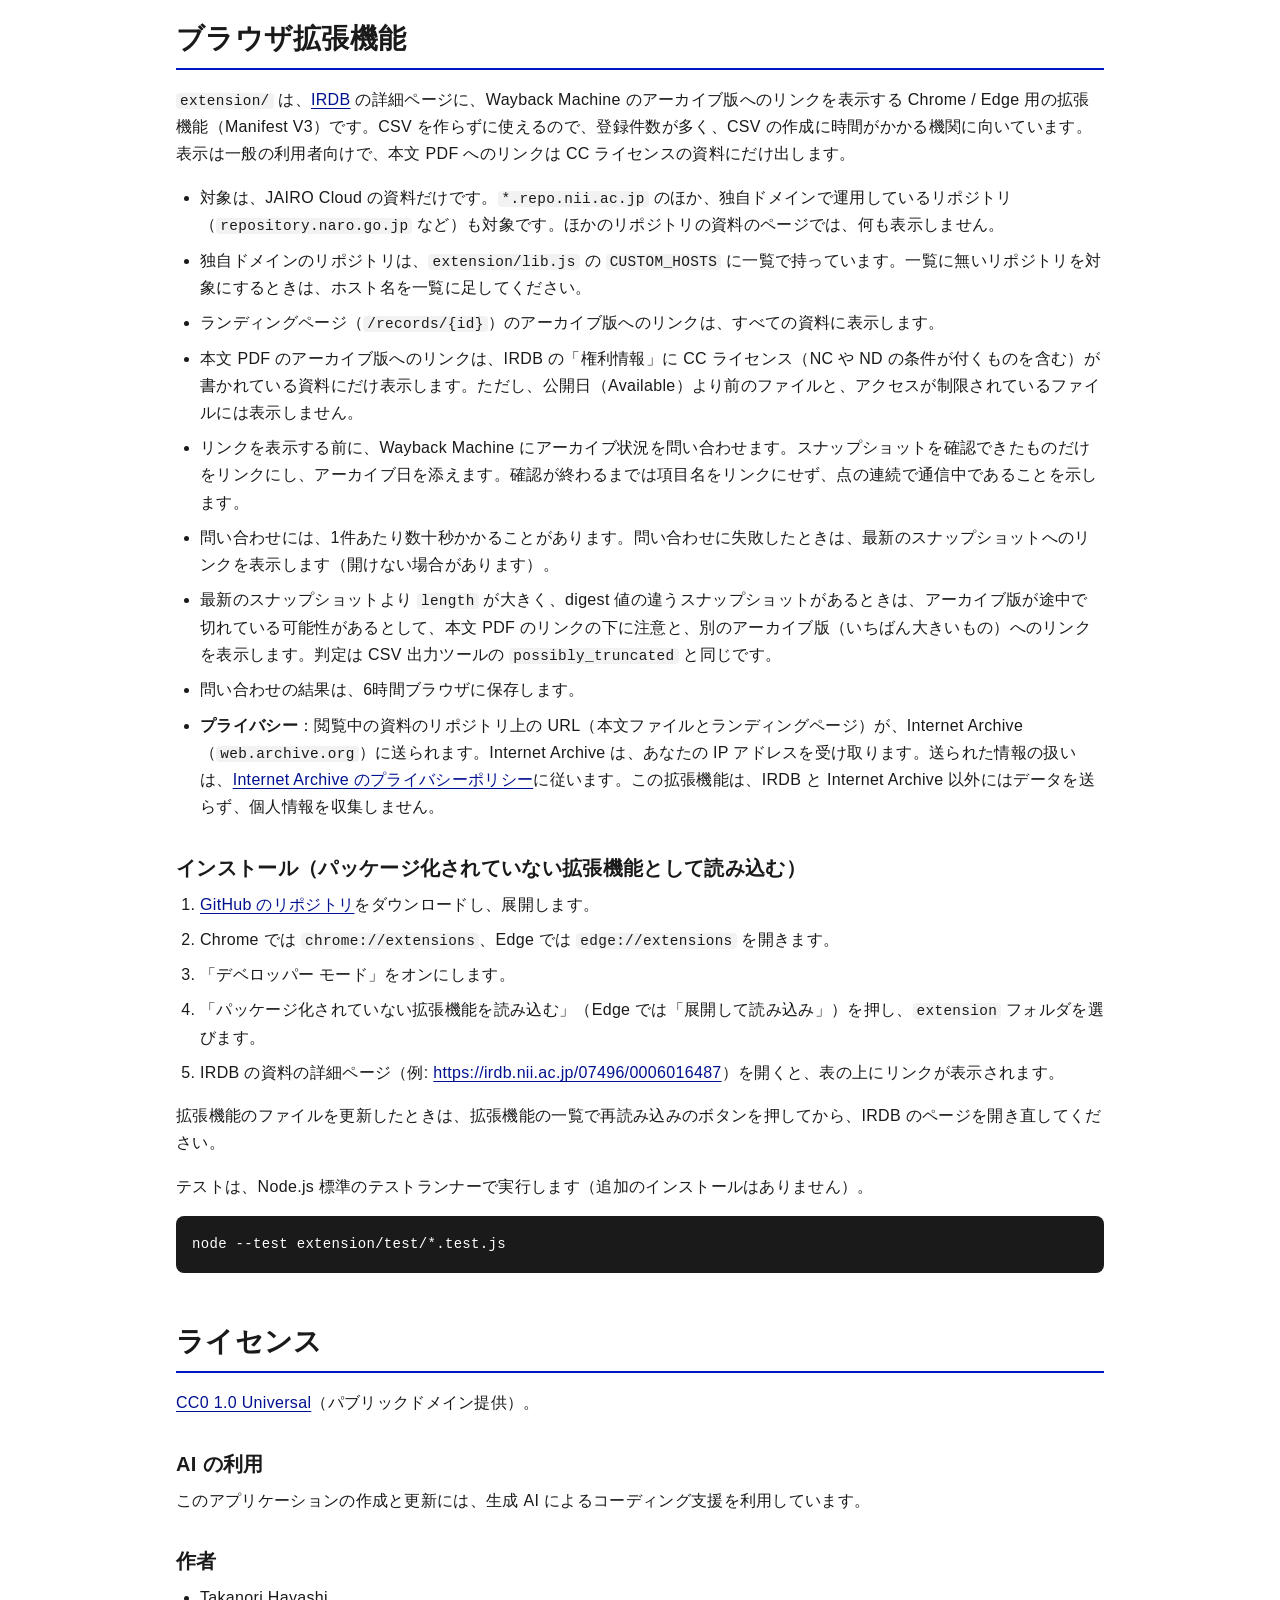
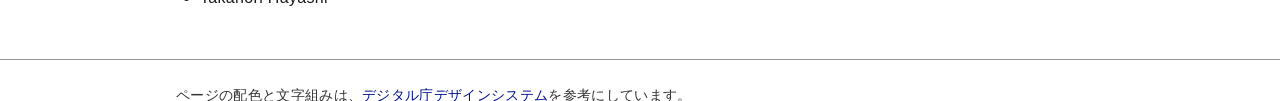
==== commit ee7b3792: "Internet Archive の利用条件に沿って、謝辞・プライバシー表示・公開 CSV を整える - README と docs/index.html に Internet Archive への謝" ====
--- a/docs/index.html
+++ b/docs/index.html
@@ -212,6 +212,7 @@
     <h2>ご注意</h2>
     <div class="notice">
       <ul>
+        <li>このツールは、<a href="https://archive.org/">Internet Archive</a> の Wayback Machine（CDX API とアーカイブ版）を利用しています。Internet Archive の提供するサービスと、サイトのアーカイブを続けている運営者に感謝します。利用にあたっては、<a href="https://archive.org/about/terms.php">Internet Archive の利用条件</a>に従ってください。このツールの結果を研究成果として公表するときは、Internet Archive を資料として参考文献に挙げてください。</li>
         <li>元の機関リポジトリにあるすべての PDF ファイルが、Wayback Machine にアーカイブされているとは限りません。アーカイブされるのは、クローラが到達したものだけです。</li>
         <li>ランディングページが Wayback Machine にアーカイブされていても、PDF ファイルはアーカイブされていないことがあります。</li>
         <li>新しく登録されたアイテムほど、アーカイブされていない傾向があります。国際農研のリポジトリ（<code>jircas.repo.nii.ac.jp</code>）で 2026-11-07 に確認したところ、全体では 82% のアイテムが Wayback Machine にアーカイブされていました。レコード番号が 2000900 未満のアイテムでは 95% がアーカイブされていたのに対し、2000900 以上では 42% でした。</li>
@@ -359,6 +360,7 @@
       <li>問い合わせには、1件あたり数十秒かかることがあります。問い合わせに失敗したときは、最新のスナップショットへのリンクを表示します（開けない場合があります）。</li>
       <li>最新のスナップショットより <code>length</code> が大きく、digest 値の違うスナップショットがあるときは、アーカイブ版が途中で切れている可能性があるとして、本文 PDF のリンクの下に注意と、別のアーカイブ版（いちばん大きいもの）へのリンクを表示します。判定は CSV 出力ツールの <code>possibly_truncated</code> と同じです。</li>
       <li>問い合わせの結果は、6時間ブラウザに保存します。</li>
+      <li><strong>プライバシー</strong>：閲覧中の資料のリポジトリ上の URL（本文ファイルとランディングページ）が、Internet Archive（<code>web.archive.org</code>）に送られます。Internet Archive は、あなたの IP アドレスを受け取ります。送られた情報の扱いは、<a href="https://archive.org/about/privacy.php">Internet Archive のプライバシーポリシー</a>に従います。この拡張機能は、IRDB と Internet Archive 以外にはデータを送らず、個人情報を収集しません。</li>
     </ul>
 
     <h3>インストール（パッケージ化されていない拡張機能として読み込む）</h3>
